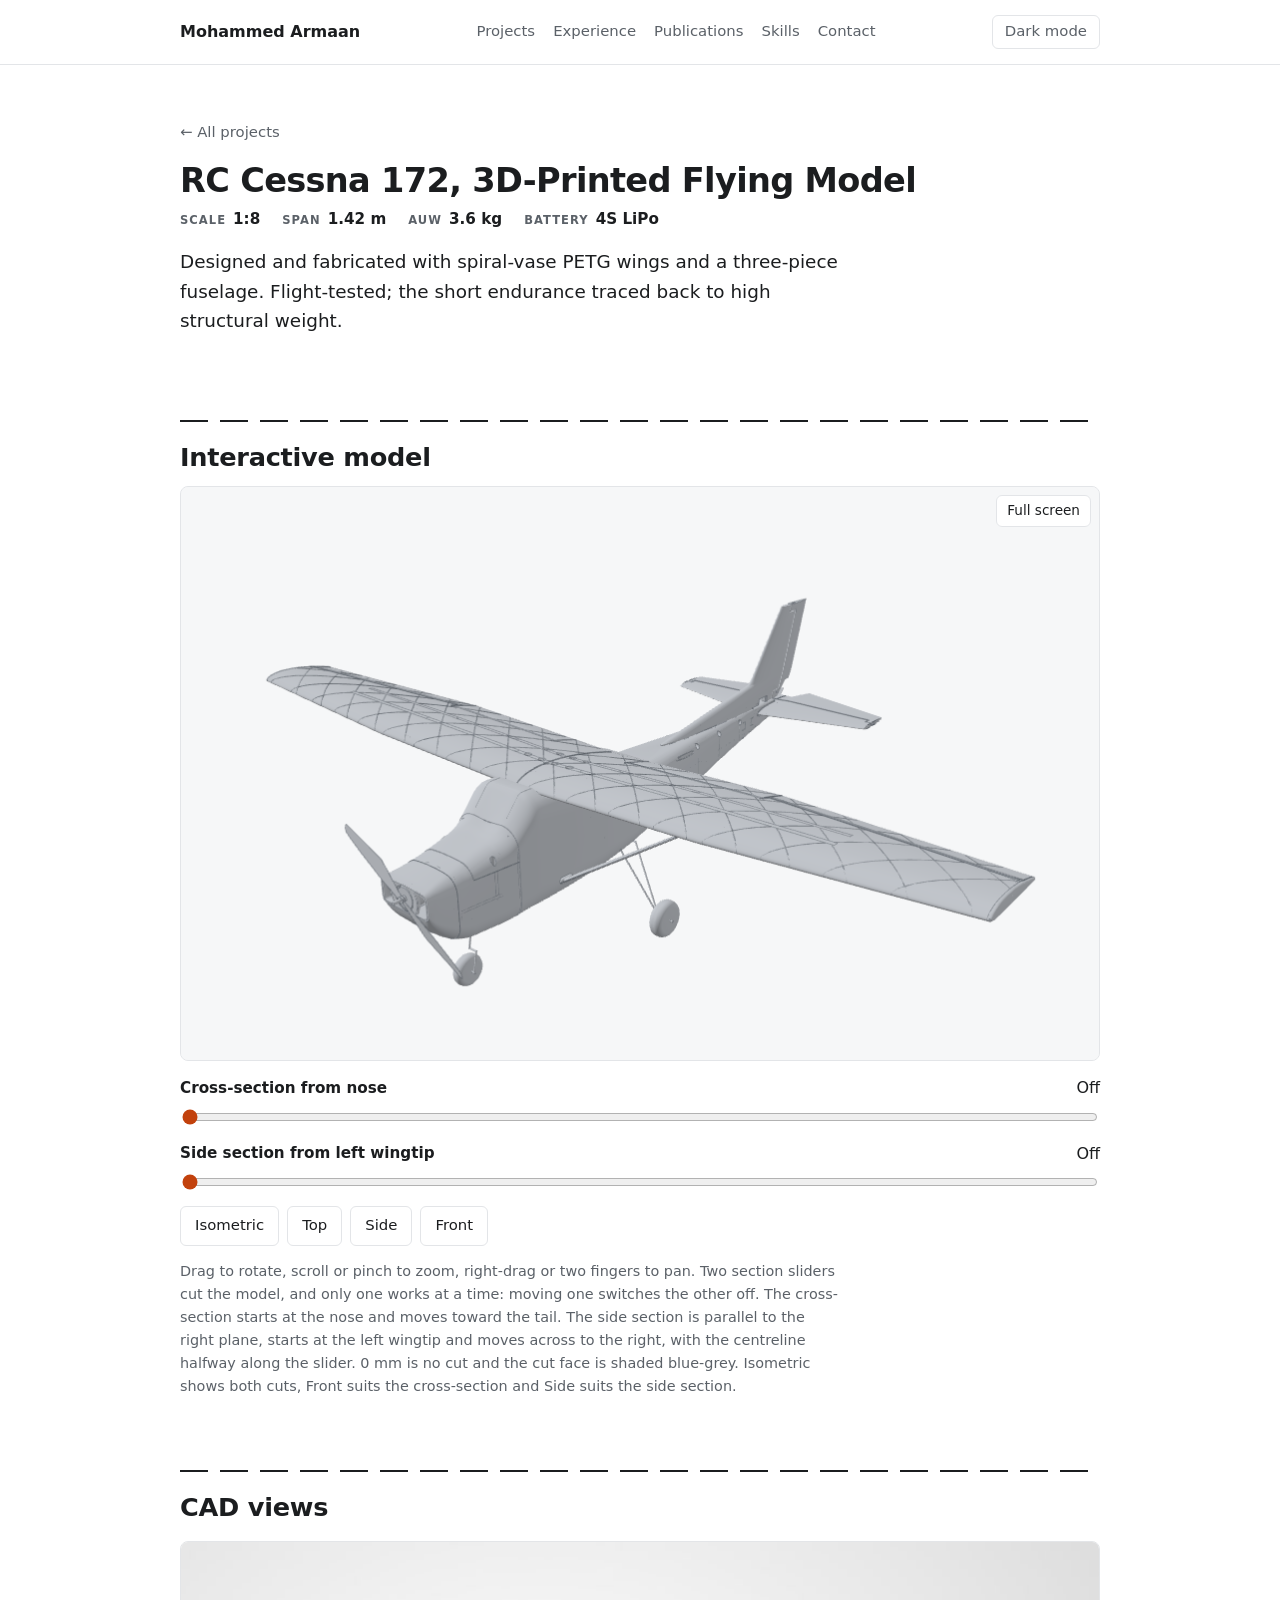
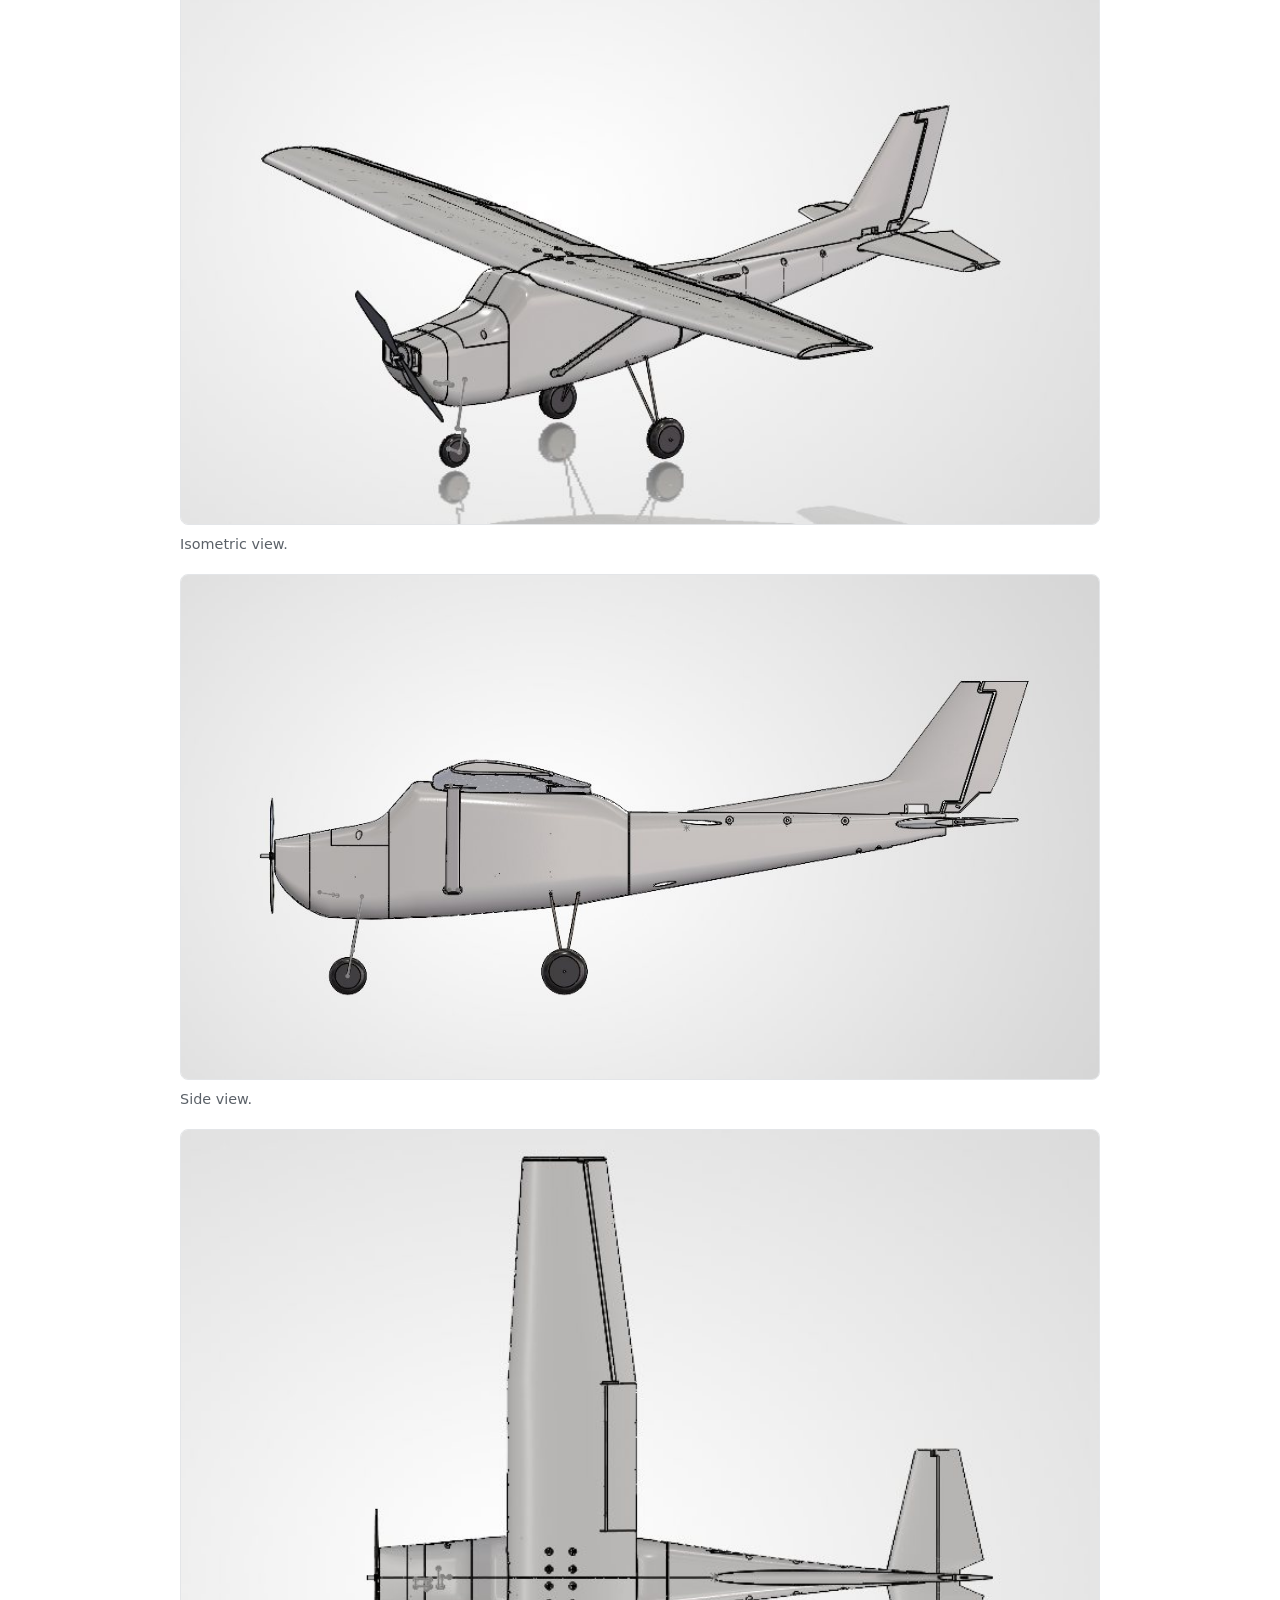
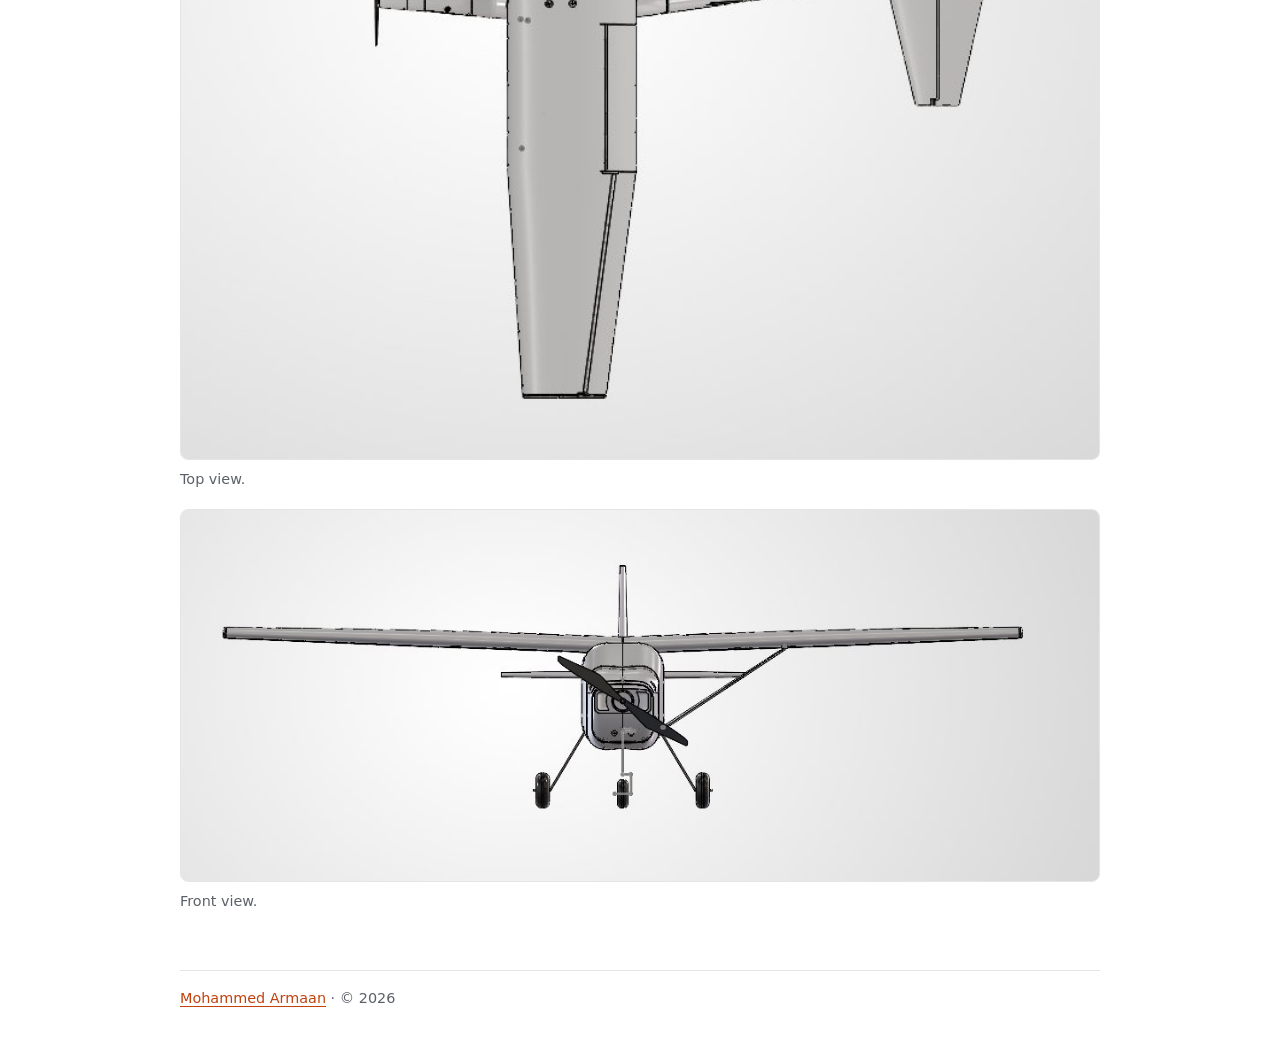
==== cessna-172.html @ 84c56dd7 "Refresh home page: aviation look, tool logos, bigger photo Wider layout with a clearer type scale, o" ====
<!doctype html>
<html lang="en">
<head>
<meta charset="utf-8">
<meta name="viewport" content="width=device-width, initial-scale=1">
<meta name="color-scheme" content="light dark">
<title>RC Cessna 172 – Mohammed Armaan</title>
<meta name="description" content="Interactive 3D model with a section slider, and CAD views, of a 1:8 scale 3D-printed RC Cessna 172.">
<meta property="og:title" content="RC Cessna 172, 3D-Printed Flying Model">
<meta property="og:description" content="1:8 scale RC Cessna 172: interactive 3D model with a section slider.">
<meta property="og:type" content="article">
<link rel="icon" href="data:image/svg+xml,%3Csvg xmlns='http://www.w3.org/2000/svg' viewBox='0 0 32 32'%3E%3Crect width='32' height='32' rx='6' fill='%23c2410c'/%3E%3Ctext x='16' y='22' font-family='Arial' font-size='15' font-weight='700' fill='white' text-anchor='middle'%3EMA%3C/text%3E%3C/svg%3E">
<link rel="stylesheet" href="styles.css?v=15">
<script src="js/theme.js?v=15"></script>
<style>
/* Critical viewer layout, kept inline so the viewer never depends on a cached stylesheet. */
.viewer{position:relative;width:100%;aspect-ratio:16/10;overflow:hidden}
.viewer canvas{position:absolute;inset:0;width:100%;height:100%;display:block;touch-action:none}
.viewer-status{position:absolute;inset:0}
.viewer-status[hidden]{display:none}
@media (max-width:560px){.viewer{aspect-ratio:1/1}}
</style>
<script type="importmap">
{ "imports": { "three": "./vendor/three.module.min.js", "three/addons/": "./vendor/" } }
</script>
</head>
<body>
<a class="skip" href="#main">Skip to content</a>

<header class="site-header">
  <div class="wrap bar">
    <a class="brand" href="index.html">Mohammed Armaan</a>
    <nav aria-label="Primary">
      <a href="index.html#projects">Projects</a>
      <a href="index.html#experience">Experience</a>
      <a href="index.html#publications">Publications</a>
      <a href="index.html#skills">Skills</a>
      <a href="index.html#contact">Contact</a>
    </nav>
    <button type="button" class="theme-btn" id="theme-btn" hidden>Dark mode</button>
  </div>
</header>

<main id="main">
<section class="wrap page-head">
  <p class="crumb"><a href="index.html#projects">&larr; All projects</a></p>
  <h1 class="h1-sm">RC Cessna 172, 3D-Printed Flying Model</h1>
  <dl class="plate page"><div><dt>Scale</dt><dd>1:8</dd></div><div><dt>Span</dt><dd>1.42 m</dd></div><div><dt>AUW</dt><dd>3.6 kg</dd></div><div><dt>Battery</dt><dd>4S LiPo</dd></div></dl>
  <p class="lead">Designed and fabricated with spiral-vase PETG wings and a three-piece fuselage. Flight-tested; the short endurance traced back to high structural weight.</p>
</section>

<section class="wrap" aria-labelledby="h-model">
  <h2 id="h-model">Interactive model</h2>

  <div id="cessna-viewer" class="viewer" role="group" aria-label="Interactive 3D model of the Cessna 172 with a section slider">
    <canvas id="cessna-canvas" tabindex="0" aria-label="3D view. Drag to rotate, scroll to zoom, arrow keys to pan."></canvas>
    <p id="cessna-status" class="viewer-status">Loading 3D model…</p>
  </div>

  <div class="viewer-ui">
    <div class="slider-row stack">
      <label for="cessna-sec">Cross-section from nose</label>
      <input id="cessna-sec" type="range" min="0" max="1063" step="1" value="0">
      <output id="cessna-out-sec" for="cessna-sec">Off</output>
    </div>
    <div class="slider-row stack">
      <label for="cessna-sec-x">Side section from left wingtip</label>
      <input id="cessna-sec-x" type="range" min="0" max="1430" step="1" value="0">
      <output id="cessna-out-sec-x" for="cessna-sec-x">Off</output>
    </div>
    <div class="view-btns" role="group" aria-label="Camera views">
      <button type="button" data-view="iso">Isometric</button>
      <button type="button" data-view="top">Top</button>
      <button type="button" data-view="side">Side</button>
      <button type="button" data-view="front">Front</button>
    </div>
  </div>
  <p class="hint">Drag to rotate, scroll or pinch to zoom, right-drag or two fingers to pan. Two section sliders cut the model, and only one works at a time: moving one switches the other off. The cross-section starts at the nose and moves toward the tail. The side section is parallel to the right plane, starts at the left wingtip and moves across to the right, with the centreline halfway along the slider. 0 mm is no cut and the cut face is shaded blue-grey. Isometric shows both cuts, Front suits the cross-section and Side suits the side section.</p>
  <noscript><p class="hint">The interactive model needs JavaScript.</p></noscript>
</section>

<section class="wrap" aria-labelledby="h-cad">
  <h2 id="h-cad">CAD views</h2>
  <figure class="fig">
    <img src="img/cessna-iso.jpg" alt="Isometric CAD view of the Cessna 172 model: high wing with a strut on each side, tricycle landing gear and a two-blade propeller." width="849" height="538" loading="lazy">
    <figcaption>Isometric view.</figcaption>
  </figure>
  <figure class="fig">
    <img src="img/cessna-side.jpg" alt="Side CAD view of the Cessna 172 model, nose to the left, showing the cabin, fin and tailplane." width="1083" height="595" loading="lazy">
    <figcaption>Side view.</figcaption>
  </figure>
  <figure class="fig">
    <img src="img/cessna-top.jpg" alt="Top CAD view of the Cessna 172 model showing the straight wing, fuselage and tailplane." width="761" height="770" loading="lazy">
    <figcaption>Top view.</figcaption>
  </figure>
  <figure class="fig">
    <img src="img/cessna-front.jpg" alt="Front CAD view of the Cessna 172 model showing the wing, wing struts, propeller and landing gear." width="1036" height="419" loading="lazy">
    <figcaption>Front view.</figcaption>
  </figure>
</section>
</main>

<footer class="wrap site-footer">
  <p><a href="index.html">Mohammed Armaan</a> · © 2026</p>
</footer>

<script>
  // If the module viewer has not started after 10 s, say so plainly.
  setTimeout(function () {
    document.querySelectorAll('.viewer-status').forEach(function (s) {
      if (!s.dataset.ready && !s.dataset.failed) { s.hidden = false; s.textContent = 'The 3D viewer did not start. Your browser may not support WebGL, or the files are still loading.'; }
    });
  }, 10000);
</script>
<script type="module" src="js/viewer-cessna.js?v=15"></script>
</body>
</html>
---- styles.css ----
:root {
  --bg: #ffffff;
  --text: #1b1d1f;
  --muted: #5b6168;
  --line: #e3e5e8;
  --accent: #c2410c;
  --accent-text: #ffffff;
  --surface: #f6f7f8;
  color-scheme: light;
}
/* Dark follows the device unless js/theme.js has set data-theme. Keep both blocks identical. */
@media (prefers-color-scheme: dark) {
  :root:not([data-theme="light"]) {
    --bg: #131517;
    --text: #e4e6e8;
    --muted: #9aa1a8;
    --line: #2a2e32;
    --accent: #ff9a4d;
    --accent-text: #0f1215;
    --surface: #1a1d20;
    color-scheme: dark;
  }
}
:root[data-theme="dark"] {
  --bg: #131517;
  --text: #e4e6e8;
  --muted: #9aa1a8;
  --line: #2a2e32;
  --accent: #ff9a4d;
  --accent-text: #0f1215;
  --surface: #1a1d20;
  color-scheme: dark;
}

* { box-sizing: border-box; }
html { scroll-behavior: auto; }
body {
  margin: 0;
  background: var(--bg);
  color: var(--text);
  font-family: system-ui, -apple-system, "Segoe UI", Roboto, "Helvetica Neue", Arial, sans-serif;
  font-size: 1rem;
  line-height: 1.6;
  -webkit-text-size-adjust: 100%;
}
.wrap { max-width: 960px; margin: 0 auto; padding: 0 20px; }
::selection { background: var(--accent); color: var(--accent-text); }
html { scrollbar-color: var(--line) var(--bg); }
a { color: var(--accent); text-underline-offset: 3px; }
a:hover { text-decoration-thickness: 2px; }
a:focus-visible, .btn:focus-visible { outline: 2px solid var(--accent); outline-offset: 3px; }

.skip { position: absolute; left: -999px; top: 0; background: var(--accent); color: var(--accent-text); padding: 8px 12px; }
.skip:focus { left: 8px; top: 8px; z-index: 10; }

.site-header { border-bottom: 1px solid var(--line); }
.bar { display: flex; flex-wrap: wrap; gap: 8px 24px; align-items: center; justify-content: space-between; padding-top: 14px; padding-bottom: 14px; }
.brand { color: var(--text); font-weight: 650; text-decoration: none; }
nav { display: flex; flex-wrap: wrap; gap: 4px 18px; font-size: 0.93rem; }
nav a { color: var(--muted); text-decoration: none; padding: 6px 0; }
nav a:hover { color: var(--text); }
.theme-btn {
  font: inherit; font-size: 0.93rem; color: var(--muted); background: transparent;
  border: 1px solid var(--line); border-radius: 6px; padding: 4px 12px; cursor: pointer;
}
.theme-btn:hover { color: var(--text); border-color: var(--accent); }
.theme-btn:focus-visible { outline: 2px solid var(--accent); outline-offset: 3px; }
.theme-btn[hidden] { display: none; }
@media (max-width: 560px) {
  .bar .brand { order: 1; }
  .bar .theme-btn { order: 2; }
  .bar nav { order: 3; flex-basis: 100%; }
}

.hero { padding-top: 72px; padding-bottom: 48px; }
.eyebrow { margin: 0 0 6px; color: var(--muted); font-size: 0.9rem; letter-spacing: 0.04em; text-transform: uppercase; }
h1 { margin: 0 0 16px; font-size: clamp(2.25rem, 6vw, 3.5rem); line-height: 1.08; font-weight: 700; letter-spacing: -0.02em; text-wrap: balance; }
.lead { margin: 0 0 12px; font-size: 1.15rem; color: var(--text); max-width: 58ch; text-wrap: pretty; }
.plate { display: flex; flex-wrap: wrap; gap: 2px 22px; margin: 4px 0 0; }
.plate div { display: flex; gap: 7px; align-items: baseline; }
.plate dd { margin: 0; font-size: 0.95rem; font-weight: 600; font-variant-numeric: tabular-nums; }
.item .plate + p { margin-top: 12px; }
.plate.page { margin: 0 0 16px; }
/* Tool logos: flat single-colour masks so they follow the theme. Files in img/logos/. */
.logos { list-style: none; margin: 0; padding: 0; display: flex; flex-wrap: wrap; align-items: center; gap: 16px 28px; }
.logo { display: block; height: 26px; background: var(--muted); -webkit-mask: var(--logo) no-repeat center / contain; mask: var(--logo) no-repeat center / contain; }
.logo-solidworks { --logo: url(img/logos/solidworks.svg); aspect-ratio: 8.75; height: 17px; }
.logo-catia { --logo: url(img/logos/catia.svg); aspect-ratio: 5.59; height: 22px; }
.logo-autocad { --logo: url(img/logos/autocad.svg); aspect-ratio: 1.1; }
.logo-ansys { --logo: url(img/logos/ansys.svg); aspect-ratio: 3.22; height: 20px; }
.logo-ardupilot { --logo: url(img/logos/ardupilot.svg); aspect-ratio: 6.62; height: 20px; }
.logo-python { --logo: url(img/logos/python.svg); aspect-ratio: 1; }
.logo-cplusplus { --logo: url(img/logos/cplusplus.svg); aspect-ratio: 0.889; }
.logo-espressif { --logo: url(img/logos/espressif.svg); aspect-ratio: 1; }
.logo-raspberrypi { --logo: url(img/logos/raspberrypi.svg); aspect-ratio: 0.795; }
.logos { margin: 22px 0 20px; }
.hero .logos { grid-column: 1 / -1; justify-content: center; margin: 12px 0 0; }
.site-footer .legal { margin-top: 6px; padding-top: 0; border-top: 0; font-size: 0.85rem; }
.copy-note { min-height: 1.4em; margin: 8px 0 0; color: var(--muted); font-size: 0.9rem; }
.hero-facts { margin: 0 0 28px; color: var(--muted); font-size: 0.95rem; }

.actions { display: flex; flex-wrap: wrap; gap: 10px; margin: 0; }
.btn {
  display: inline-block; padding: 9px 16px; border: 1px solid var(--line);
  border-radius: 6px; color: var(--text); text-decoration: none; font-size: 0.95rem;
}
.btn:hover { border-color: var(--accent); }
.btn.primary { background: var(--accent); border-color: var(--accent); color: var(--accent-text); }

section.wrap { padding-top: 56px; padding-bottom: 16px; }
h2 {
  position: relative; margin: 0 0 8px; padding-top: 22px;
  font-size: 1.6rem; line-height: 1.2; letter-spacing: -0.01em; color: var(--text); font-weight: 700;
}
h2::before {
  content: ''; position: absolute; top: 0; left: 0; right: 0; height: 2px; background: var(--text);
  -webkit-mask: url("data:image/svg+xml,%3Csvg xmlns='http://www.w3.org/2000/svg' width='40' height='2'%3E%3Crect width='28' height='2'/%3E%3C/svg%3E") repeat-x 0 0 / 40px 2px;
  mask: url("data:image/svg+xml,%3Csvg xmlns='http://www.w3.org/2000/svg' width='40' height='2'%3E%3Crect width='28' height='2'/%3E%3C/svg%3E") repeat-x 0 0 / 40px 2px;
}
h3 { margin: 0 0 2px; font-size: 1.2rem; line-height: 1.3; font-weight: 650; text-wrap: balance; }
.item { padding: 24px 0; border-bottom: 1px solid var(--line); }
.item:last-child { border-bottom: 0; }
.item p { margin: 6px 0 0; max-width: 68ch; text-wrap: pretty; }
.item .meta { margin: 0; color: var(--muted); font-size: 0.92rem; }
.item .meta + p { margin-top: 10px; }
.tag {
  display: inline-block; margin-left: 6px; padding: 1px 8px; border: 1px solid var(--line);
  border-radius: 999px; color: var(--muted); font-size: 0.75rem; font-weight: 500; vertical-align: 2px;
}
.facts { margin: 12px 0 0; padding-left: 20px; }
.facts li { margin: 8px 0; }

.skills { margin: 8px 0 0; display: grid; grid-template-columns: 11rem 1fr; gap: 10px 20px; }
.skills dt { color: var(--muted); font-size: 0.93rem; }
.skills dd { margin: 0; }
@media (max-width: 560px) {
  .skills { grid-template-columns: 1fr; gap: 0; }
  .skills dt { margin-top: 12px; }
  .hero { padding-top: 40px; }
  .bar nav { gap: 0 20px; }
}

.site-footer { padding-top: 40px; padding-bottom: 48px; color: var(--muted); font-size: 0.9rem; }
.site-footer p { margin: 0; border-top: 1px solid var(--line); padding-top: 16px; }

@media print {
  .site-header, .skip { display: none; }
  body { background: #fff; color: #000; }
}

/* ---------- project page + 3D viewer ---------- */
.sr-only { position: absolute; width: 1px; height: 1px; margin: -1px; padding: 0; overflow: hidden; clip: rect(0 0 0 0); white-space: nowrap; border: 0; }
.page-head { padding-top: 40px; padding-bottom: 8px; }
.crumb { margin: 0 0 18px; font-size: 0.93rem; }
.crumb a { color: var(--muted); text-decoration: none; }
.crumb a:hover { color: var(--text); text-decoration: underline; }
.h1-sm { font-size: clamp(1.6rem, 4vw, 2.1rem); margin-bottom: 8px; }
.meta-line { margin: 0 0 16px; color: var(--muted); font-size: 0.95rem; }
.plain { margin: 12px 0 0; max-width: 68ch; }

.viewer {
  position: relative; width: 100%; aspect-ratio: 16 / 10; margin-top: 14px;
  background: var(--surface); border: 1px solid var(--line); border-radius: 8px; overflow: hidden;
}
.viewer canvas { position: absolute; inset: 0; width: 100%; height: 100%; display: block; touch-action: none; cursor: grab; }
.viewer canvas:active { cursor: grabbing; }
.viewer canvas:focus-visible { outline: 2px solid var(--accent); outline-offset: -2px; }
.viewer-status { position: absolute; inset: 0; margin: 0; display: grid; place-items: center; padding: 20px; text-align: center; color: var(--muted); font-size: 0.95rem; pointer-events: none; }
.viewer-status[hidden] { display: none; }

.viewer-ui { display: grid; gap: 14px; margin-top: 14px; }
.slider-row { display: flex; align-items: center; gap: 14px; }
.slider-row label { min-width: 7.5rem; font-weight: 600; font-size: 0.95rem; }
.slider-row input[type="range"] { flex: 1; min-width: 0; accent-color: var(--accent); }
.slider-row output { min-width: 4.5rem; text-align: right; font-variant-numeric: tabular-nums; }
.readouts { display: flex; flex-wrap: wrap; gap: 8px 32px; margin: 0; }
.readouts div { display: flex; gap: 8px; align-items: baseline; }
.readouts dt, .plate dt { color: var(--muted); font-size: 0.72rem; font-weight: 600; letter-spacing: 0.09em; text-transform: uppercase; }
.readouts dd { margin: 0; font-variant-numeric: tabular-nums; font-weight: 600; }
.view-btns { display: flex; flex-wrap: wrap; gap: 8px; }
.view-btns button {
  font: inherit; font-size: 0.93rem; color: var(--text); background: transparent;
  border: 1px solid var(--line); border-radius: 6px; padding: 7px 14px; cursor: pointer;
}
.view-btns button:hover { border-color: var(--accent); }
.view-btns button:focus-visible { outline: 2px solid var(--accent); outline-offset: 3px; }
.hint { margin: 14px 0 0; color: var(--muted); font-size: 0.9rem; max-width: 72ch; }

table.data { width: 100%; border-collapse: collapse; margin-top: 16px; font-variant-numeric: tabular-nums; }
table.data th, table.data td { padding: 9px 12px 9px 0; text-align: left; border-bottom: 1px solid var(--line); }
table.data thead th { color: var(--muted); font-size: 0.75rem; font-weight: 600; letter-spacing: 0.08em; text-transform: uppercase; }
table.data tbody th { font-weight: 500; color: var(--muted); }

.specs { margin: 8px 0 0; display: grid; grid-template-columns: 11rem 1fr; gap: 12px 20px; }
.specs dt { color: var(--muted); font-size: 0.93rem; }
.specs dd { margin: 0; }

@media (max-width: 560px) {
  .viewer { aspect-ratio: 1 / 1; }
  .slider-row { flex-wrap: wrap; gap: 6px 12px; }
  .slider-row label { min-width: 0; }
  .slider-row input[type="range"] { order: 3; flex-basis: 100%; }
  .specs { grid-template-columns: 1fr; gap: 0; }
  .specs dt { margin-top: 12px; }
}
.plainlink { color: inherit; text-decoration: none; }
.plainlink:hover { color: var(--accent); text-decoration: underline; }
.item .more { margin-top: 12px; }

.fig { margin: 18px 0 0; }
.fig img { display: block; width: 100%; height: auto; border: 1px solid var(--line); border-radius: 8px; background: #fff; }
.fig figcaption { margin-top: 8px; color: var(--muted); font-size: 0.9rem; max-width: 72ch; }
/* Featured project: text left, live 3D viewer right on wide screens; one column in reading order on phones. */
.item.featured {
  display: grid; grid-template-columns: minmax(0, 5fr) minmax(0, 6fr); column-gap: 40px; align-items: start;
  grid-template-areas: "head viewer" "desc viewer" "facts viewer";
  grid-template-rows: auto auto 1fr;
}
.item.featured .f-head { grid-area: head; }
.item.featured .f-desc { grid-area: desc; }
.item.featured .f-viewer { grid-area: viewer; min-width: 0; }
.item.featured .f-facts { grid-area: facts; min-width: 0; }
.item.featured .f-viewer .viewer { margin-top: 6px; }
.slider-row.stack { flex-wrap: wrap; gap: 6px 12px; }
.slider-row.stack label { min-width: 0; }
.slider-row.stack input[type="range"] { order: 3; flex-basis: 100%; }
.slider-row.stack output { margin-left: auto; min-width: 0; }
.item.featured .f-viewer .slider-row label { min-width: 0; }
@media (max-width: 640px) {
  .item.featured { grid-template-columns: minmax(0, 1fr); grid-template-areas: "head" "desc" "viewer" "facts"; grid-template-rows: auto; }
  .item.featured .f-viewer { margin-top: 16px; }
}

.hero { display: grid; grid-template-columns: 1fr 240px; gap: 32px; align-items: start; }
.hero .portrait { grid-column: 2; grid-row: 1; width: 240px; height: auto; border: 1px solid var(--line); border-radius: 8px; background: #fff; }
.hero .intro { grid-column: 1; grid-row: 1; min-width: 0; }
@media (max-width: 560px) {
  .hero { grid-template-columns: 1fr; gap: 20px; }
  .hero .portrait { grid-column: 1; width: 160px; }
  .hero .intro { grid-row: 2; }
}

/* ---------- viewer full screen (button is added by js/viewer-core.js) ---------- */
.viewer-fs-btn {
  font: inherit; font-size: 0.85rem; color: var(--text); background: var(--bg);
  border: 1px solid var(--line); border-radius: 6px; padding: 4px 10px; cursor: pointer;
}
.viewer-fs-btn:hover { border-color: var(--accent); }
.viewer-fs-btn:focus-visible { outline: 2px solid var(--accent); outline-offset: 2px; }
html.viewer-full { overflow: hidden; }
/* !important beats the layout rules of whichever page the viewer sits in. */
.viewer-wrap-full {
  position: fixed; inset: 0; z-index: 100; display: flex; flex-direction: column; gap: 12px;
  margin: 0 !important; padding: 12px !important; max-width: none !important;
  background: var(--bg); overflow: auto;
}
.viewer-wrap-full > .viewer { flex: 1 1 auto; min-height: 240px; aspect-ratio: auto; }
.viewer-wrap-full > :not(.viewer):not(.viewer-ui) { display: none; }
.viewer-wrap-full > .viewer-ui { margin-top: 0; flex: none; }
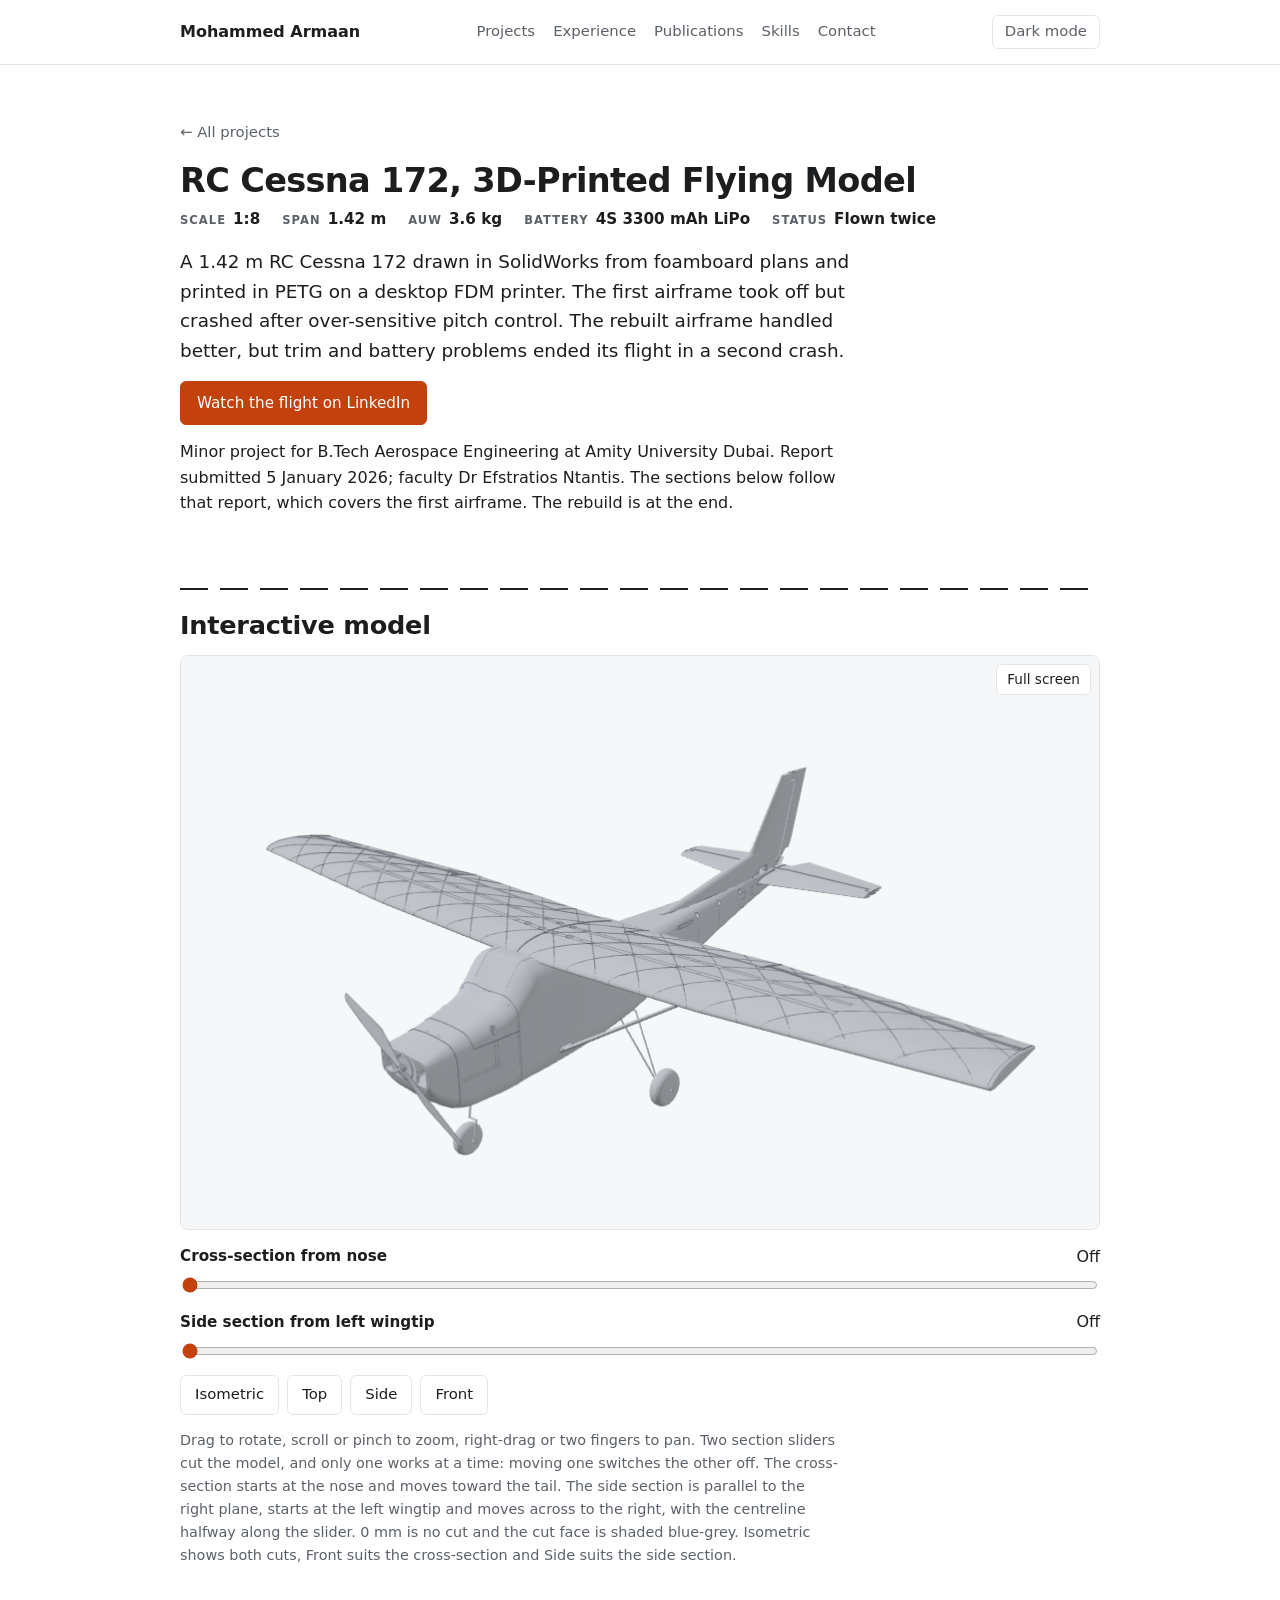
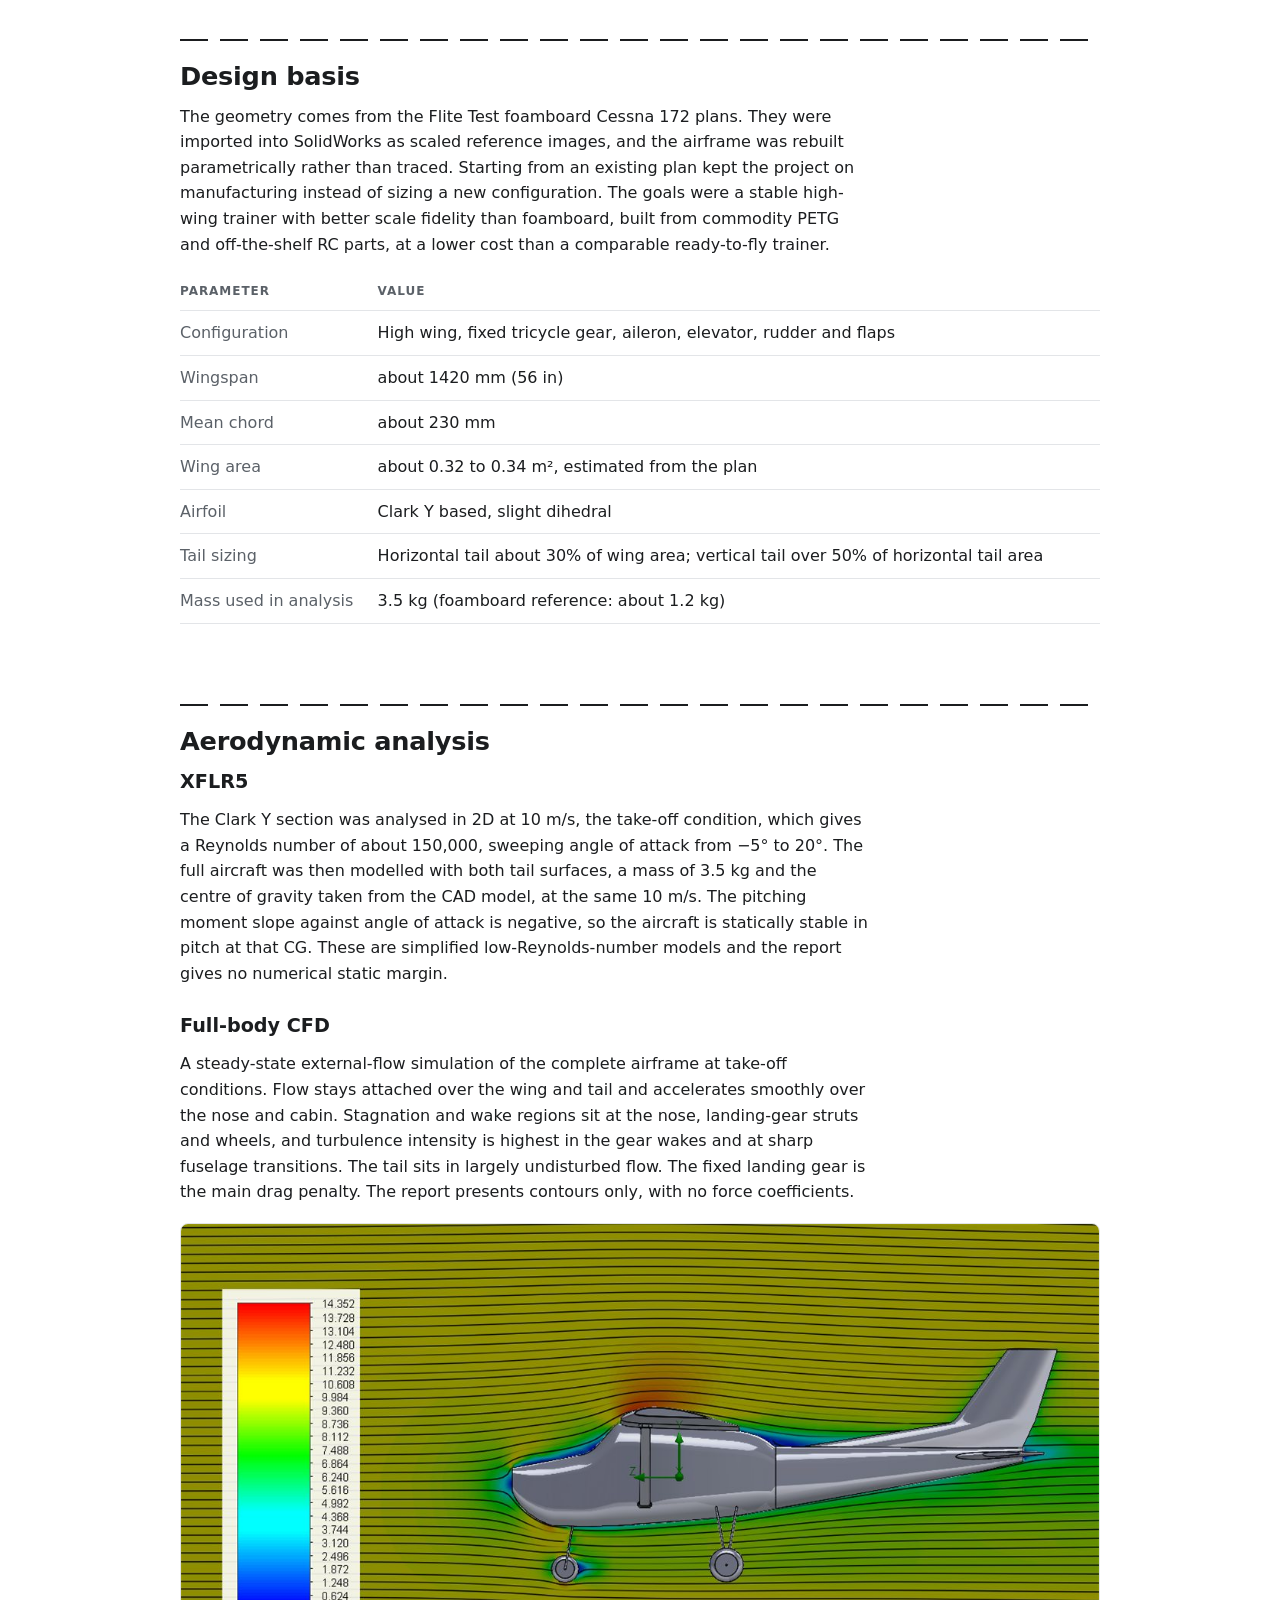
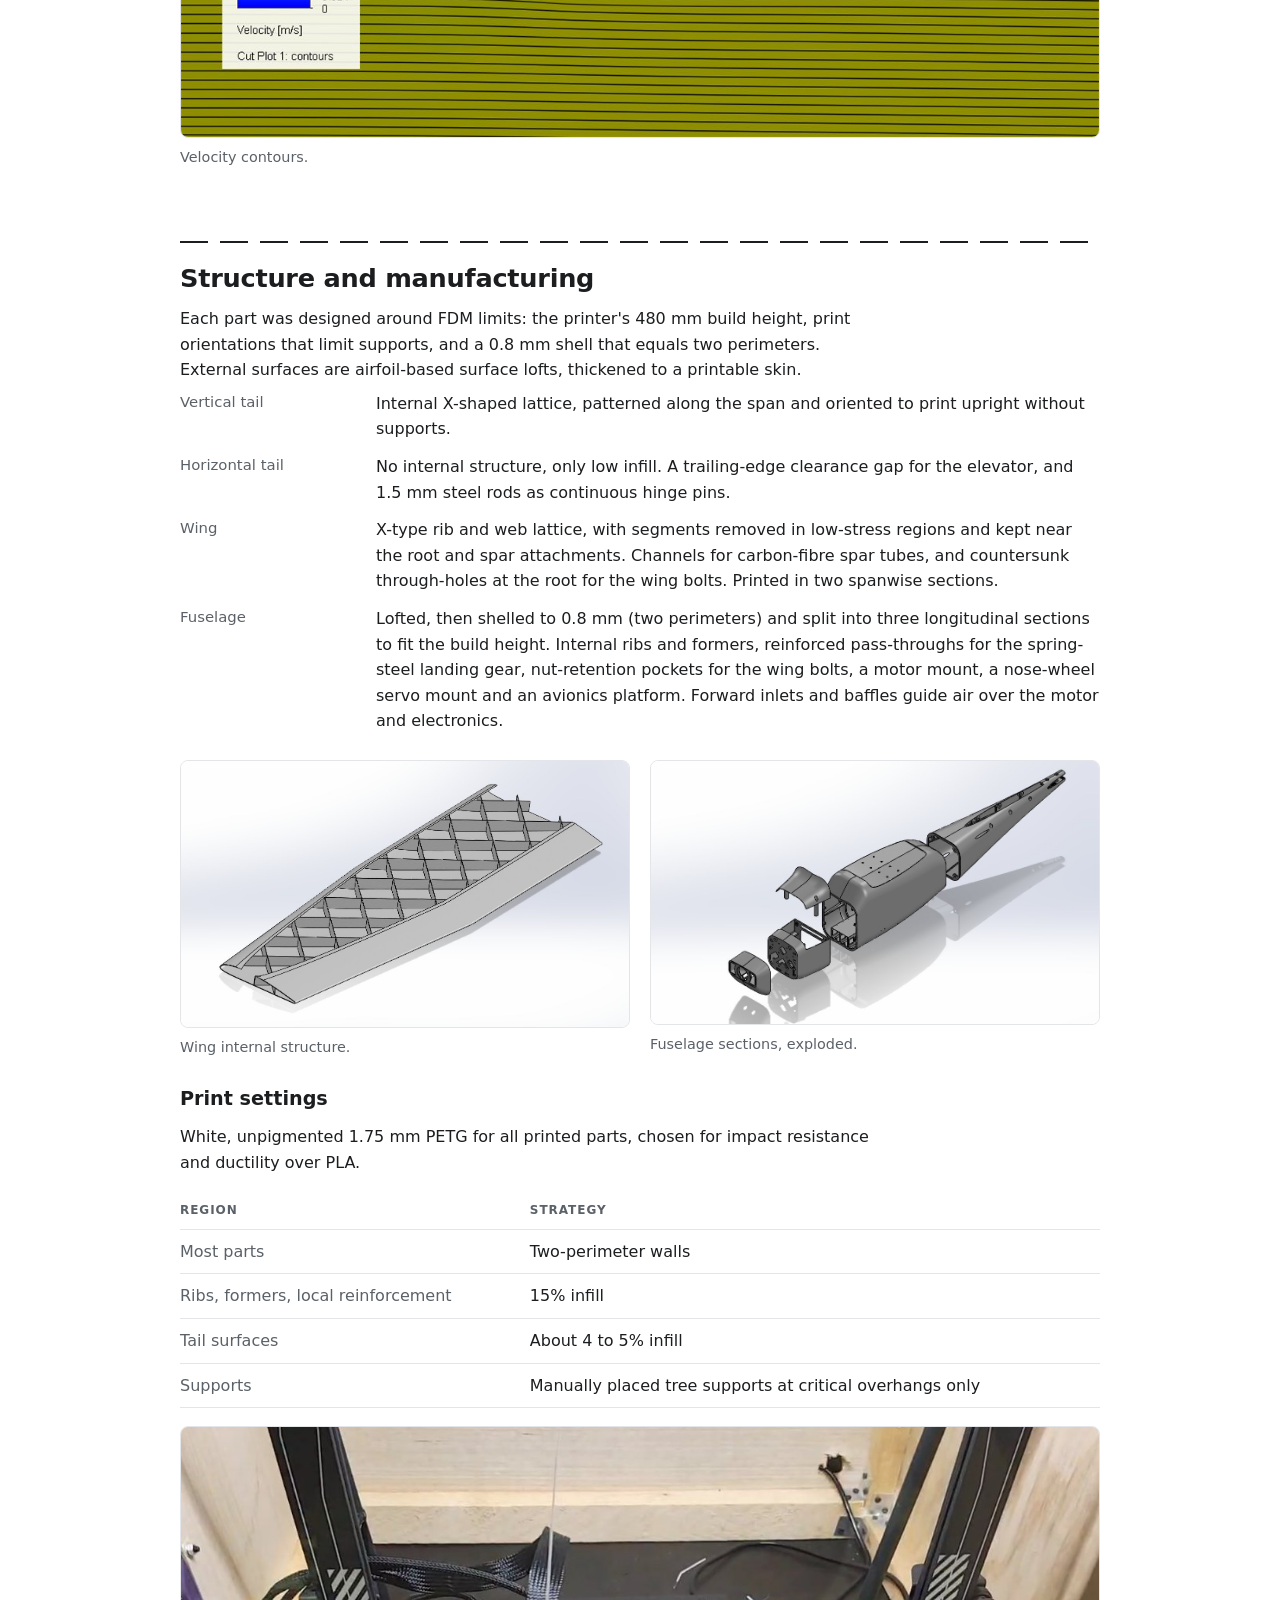
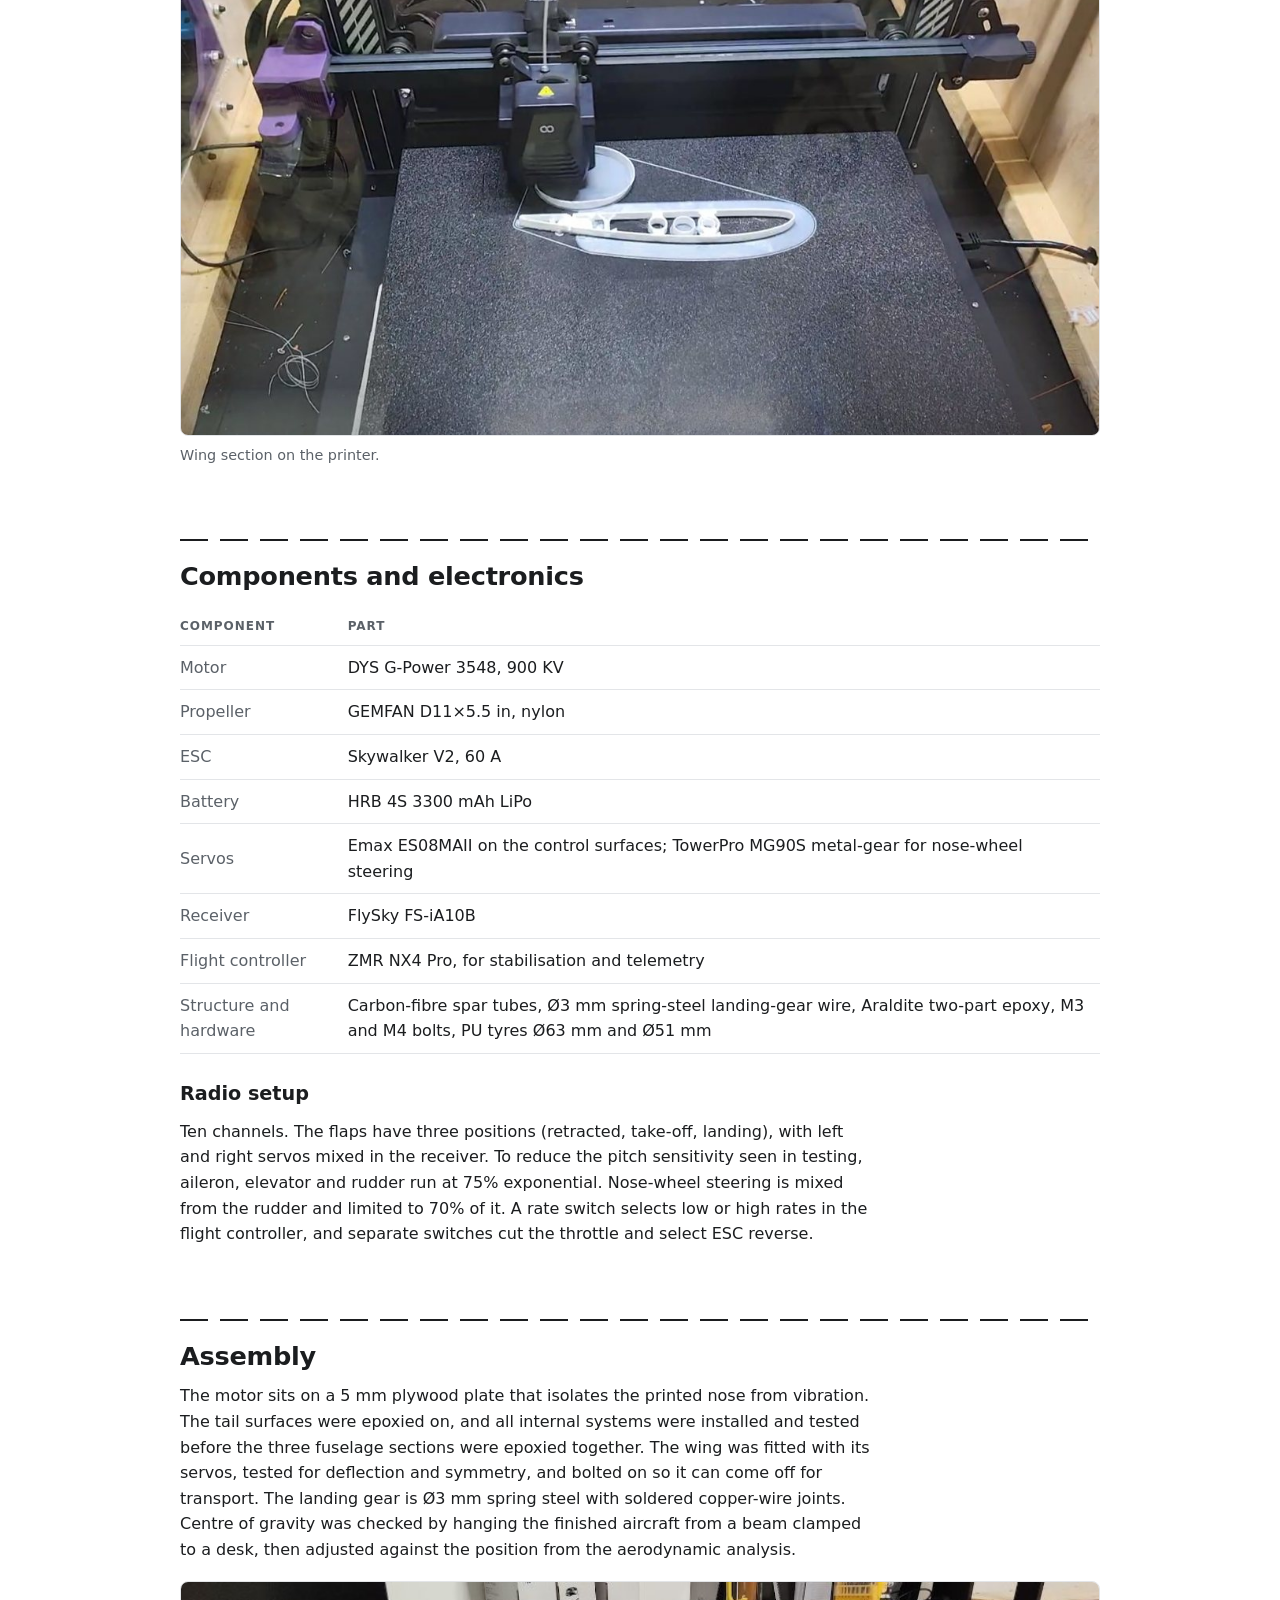
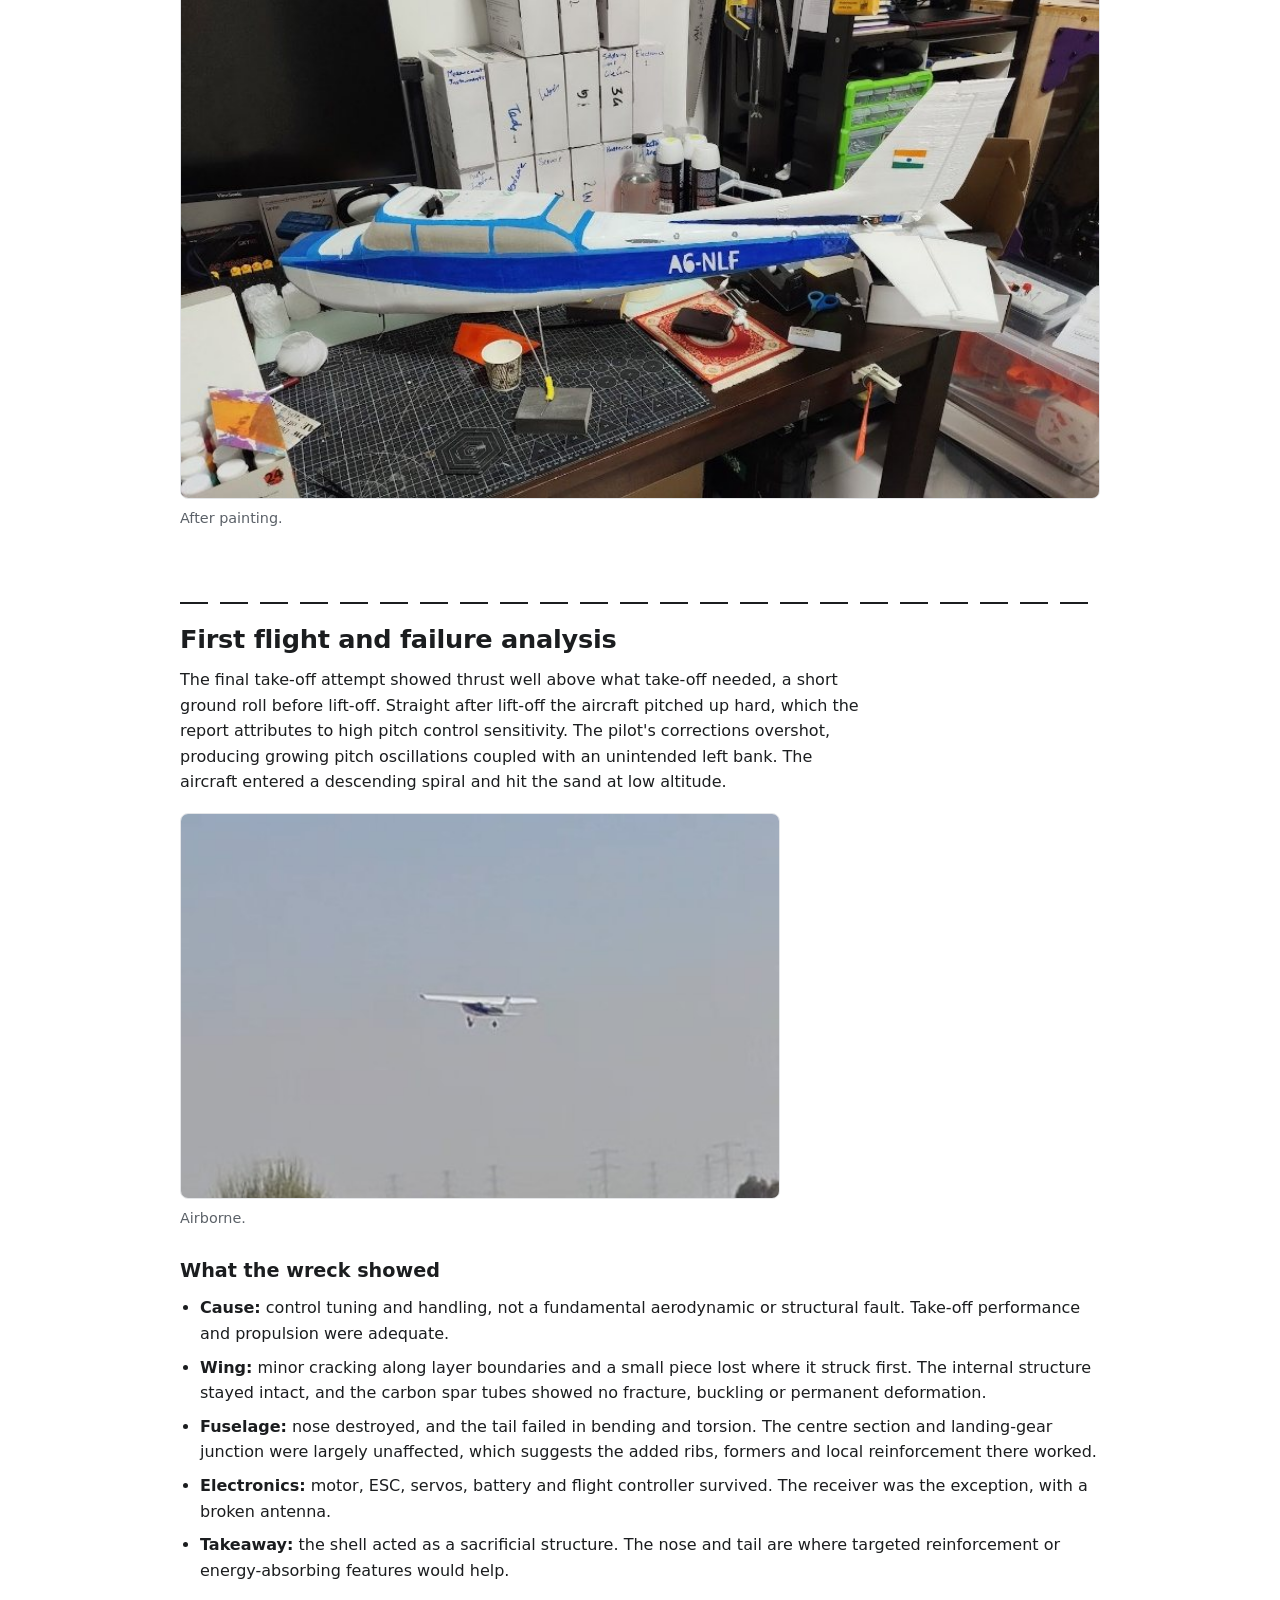
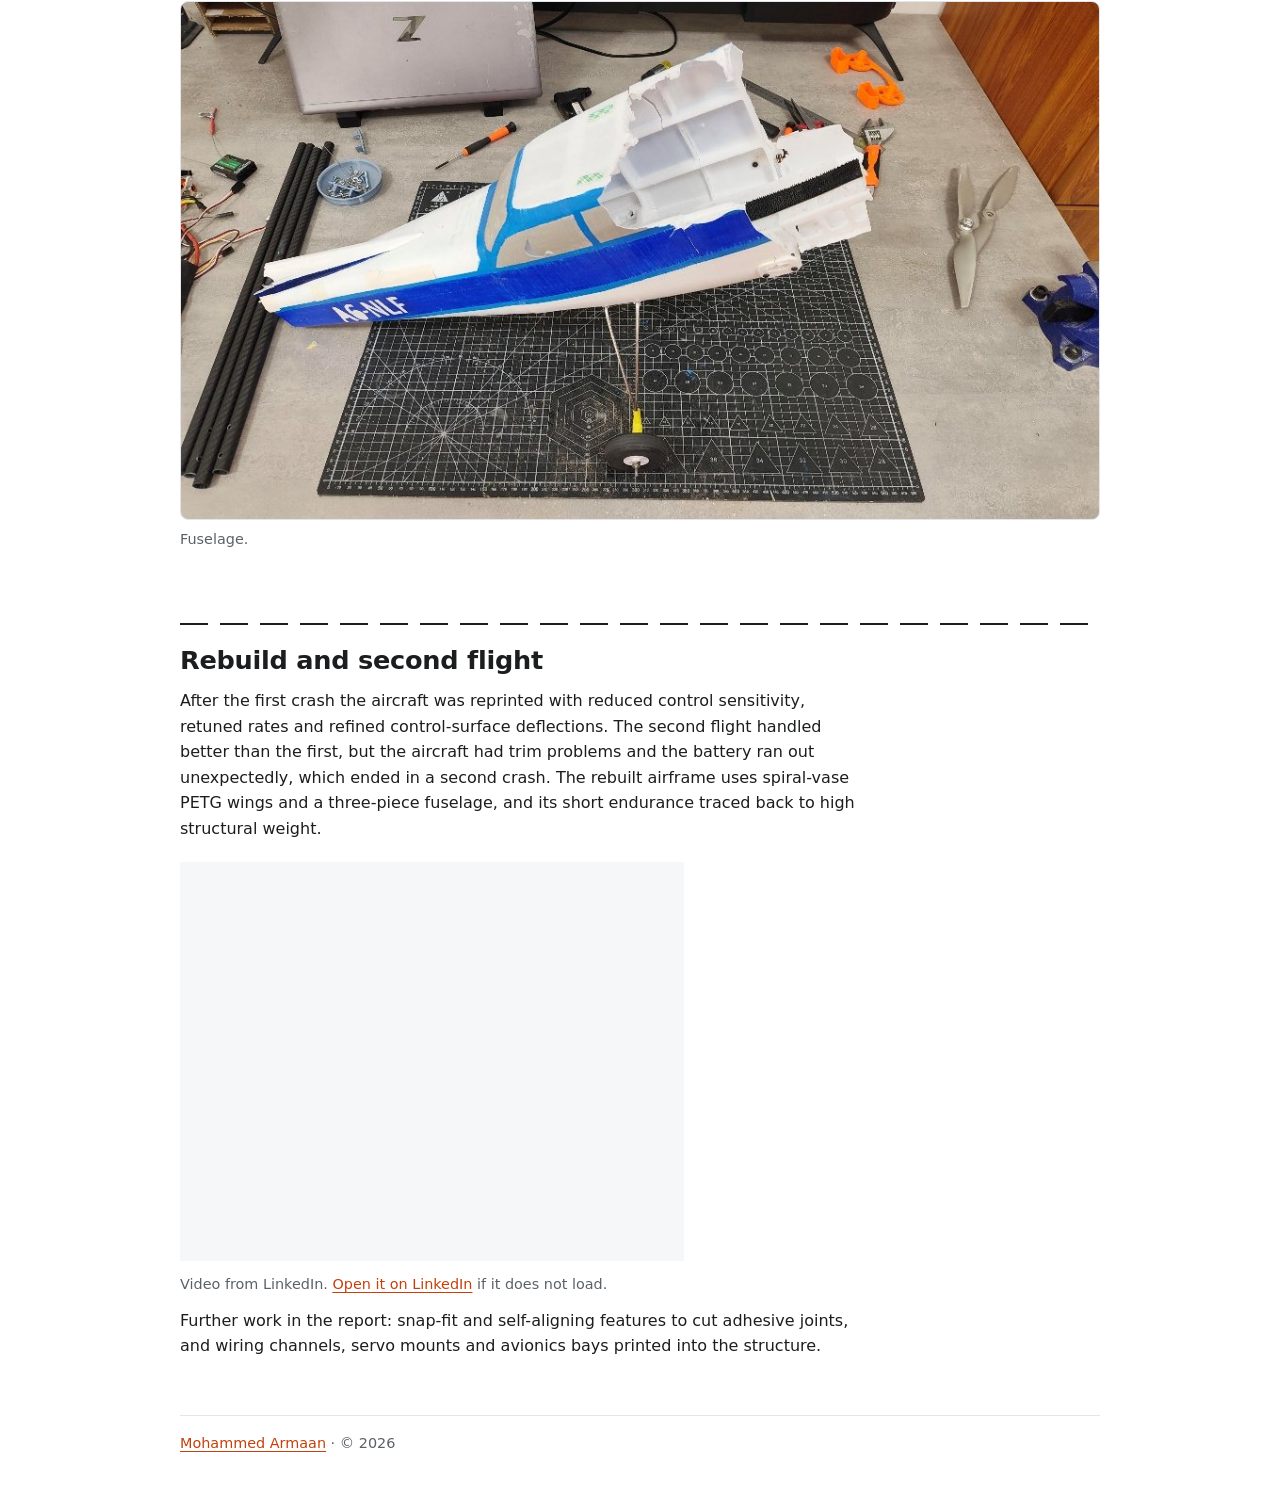
==== commit 14f43cff: "Add Cessna 172 project write-up and flight video Rebuild the Cessna page from the minor-project repo" ====
--- a/cessna-172.html
+++ b/cessna-172.html
@@ -5,13 +5,13 @@
 <meta name="viewport" content="width=device-width, initial-scale=1">
 <meta name="color-scheme" content="light dark">
 <title>RC Cessna 172 – Mohammed Armaan</title>
-<meta name="description" content="Interactive 3D model with a section slider, and CAD views, of a 1:8 scale 3D-printed RC Cessna 172.">
+<meta name="description" content="1:8 scale 3D-printed RC Cessna 172: interactive 3D model, aerodynamic analysis, structure, build, first-flight failure analysis and the rebuild.">
 <meta property="og:title" content="RC Cessna 172, 3D-Printed Flying Model">
-<meta property="og:description" content="1:8 scale RC Cessna 172: interactive 3D model with a section slider.">
+<meta property="og:description" content="1:8 scale 3D-printed RC Cessna 172: design, analysis, build, two flights and what went wrong.">
 <meta property="og:type" content="article">
 <link rel="icon" href="data:image/svg+xml,%3Csvg xmlns='http://www.w3.org/2000/svg' viewBox='0 0 32 32'%3E%3Crect width='32' height='32' rx='6' fill='%23c2410c'/%3E%3Ctext x='16' y='22' font-family='Arial' font-size='15' font-weight='700' fill='white' text-anchor='middle'%3EMA%3C/text%3E%3C/svg%3E">
-<link rel="stylesheet" href="styles.css?v=15">
-<script src="js/theme.js?v=15"></script>
+<link rel="stylesheet" href="styles.css?v=17">
+<script src="js/theme.js?v=17"></script>
 <style>
 /* Critical viewer layout, kept inline so the viewer never depends on a cached stylesheet. */
 .viewer{position:relative;width:100%;aspect-ratio:16/10;overflow:hidden}
@@ -45,8 +45,10 @@
 <section class="wrap page-head">
   <p class="crumb"><a href="index.html#projects">&larr; All projects</a></p>
   <h1 class="h1-sm">RC Cessna 172, 3D-Printed Flying Model</h1>
-  <dl class="plate page"><div><dt>Scale</dt><dd>1:8</dd></div><div><dt>Span</dt><dd>1.42 m</dd></div><div><dt>AUW</dt><dd>3.6 kg</dd></div><div><dt>Battery</dt><dd>4S LiPo</dd></div></dl>
-  <p class="lead">Designed and fabricated with spiral-vase PETG wings and a three-piece fuselage. Flight-tested; the short endurance traced back to high structural weight.</p>
+  <dl class="plate page"><div><dt>Scale</dt><dd>1:8</dd></div><div><dt>Span</dt><dd>1.42 m</dd></div><div><dt>AUW</dt><dd>3.6 kg</dd></div><div><dt>Battery</dt><dd>4S 3300 mAh LiPo</dd></div><div><dt>Status</dt><dd>Flown twice</dd></div></dl>
+  <p class="lead">A 1.42 m RC Cessna 172 drawn in SolidWorks from foamboard plans and printed in PETG on a desktop FDM printer. The first airframe took off but crashed after over-sensitive pitch control. The rebuilt airframe handled better, but trim and battery problems ended its flight in a second crash.</p>
+  <p class="actions"><a class="btn primary" href="https://www.linkedin.com/feed/update/urn:li:ugcPost:7433844352944283648/" target="_blank" rel="noopener noreferrer">Watch the flight on LinkedIn</a></p>
+  <p class="plain">Minor project for B.Tech Aerospace Engineering at Amity University Dubai. Report submitted 5 January 2026; faculty Dr Efstratios Ntantis. The sections below follow that report, which covers the first airframe. The rebuild is at the end.</p>
 </section>
 
 <section class="wrap" aria-labelledby="h-model">
@@ -79,26 +81,132 @@
   <noscript><p class="hint">The interactive model needs JavaScript.</p></noscript>
 </section>
 
-<section class="wrap" aria-labelledby="h-cad">
-  <h2 id="h-cad">CAD views</h2>
+<section class="wrap" aria-labelledby="h-basis">
+  <h2 id="h-basis">Design basis</h2>
+  <p class="plain">The geometry comes from the Flite Test foamboard Cessna 172 plans. They were imported into SolidWorks as scaled reference images, and the airframe was rebuilt parametrically rather than traced. Starting from an existing plan kept the project on manufacturing instead of sizing a new configuration. The goals were a stable high-wing trainer with better scale fidelity than foamboard, built from commodity PETG and off-the-shelf RC parts, at a lower cost than a comparable ready-to-fly trainer.</p>
+  <table class="data">
+    <thead><tr><th scope="col">Parameter</th><th scope="col">Value</th></tr></thead>
+    <tbody>
+      <tr><th scope="row">Configuration</th><td>High wing, fixed tricycle gear, aileron, elevator, rudder and flaps</td></tr>
+      <tr><th scope="row">Wingspan</th><td>about 1420 mm (56 in)</td></tr>
+      <tr><th scope="row">Mean chord</th><td>about 230 mm</td></tr>
+      <tr><th scope="row">Wing area</th><td>about 0.32 to 0.34 m&sup2;, estimated from the plan</td></tr>
+      <tr><th scope="row">Airfoil</th><td>Clark Y based, slight dihedral</td></tr>
+      <tr><th scope="row">Tail sizing</th><td>Horizontal tail about 30% of wing area; vertical tail over 50% of horizontal tail area</td></tr>
+      <tr><th scope="row">Mass used in analysis</th><td>3.5 kg (foamboard reference: about 1.2 kg)</td></tr>
+    </tbody>
+  </table>
+</section>
+
+<section class="wrap" aria-labelledby="h-aero">
+  <h2 id="h-aero">Aerodynamic analysis</h2>
+  <h3>XFLR5</h3>
+  <p class="plain">The Clark Y section was analysed in 2D at 10 m/s, the take-off condition, which gives a Reynolds number of about 150,000, sweeping angle of attack from &minus;5&deg; to 20&deg;. The full aircraft was then modelled with both tail surfaces, a mass of 3.5 kg and the centre of gravity taken from the CAD model, at the same 10 m/s. The pitching moment slope against angle of attack is negative, so the aircraft is statically stable in pitch at that CG. These are simplified low-Reynolds-number models and the report gives no numerical static margin.</p>
+
+  <h3>Full-body CFD</h3>
+  <p class="plain">A steady-state external-flow simulation of the complete airframe at take-off conditions. Flow stays attached over the wing and tail and accelerates smoothly over the nose and cabin. Stagnation and wake regions sit at the nose, landing-gear struts and wheels, and turbulence intensity is highest in the gear wakes and at sharp fuselage transitions. The tail sits in largely undisturbed flow. The fixed landing gear is the main drag penalty. The report presents contours only, with no force coefficients.</p>
+    <figure class="fig">
+      <img src="img/cessna-cfd-velocity.jpg" alt="Velocity contours on a side plane through the aircraft, showing flow accelerating over the nose and cabin and slow wakes behind the landing gear." width="1200" height="671" loading="lazy">
+      <figcaption>Velocity contours.</figcaption>
+    </figure>
+</section>
+
+<section class="wrap" aria-labelledby="h-structure">
+  <h2 id="h-structure">Structure and manufacturing</h2>
+  <p class="plain">Each part was designed around FDM limits: the printer's 480 mm build height, print orientations that limit supports, and a 0.8 mm shell that equals two perimeters. External surfaces are airfoil-based surface lofts, thickened to a printable skin.</p>
+  <dl class="specs">
+    <dt>Vertical tail</dt><dd>Internal X-shaped lattice, patterned along the span and oriented to print upright without supports.</dd>
+    <dt>Horizontal tail</dt><dd>No internal structure, only low infill. A trailing-edge clearance gap for the elevator, and 1.5 mm steel rods as continuous hinge pins.</dd>
+    <dt>Wing</dt><dd>X-type rib and web lattice, with segments removed in low-stress regions and kept near the root and spar attachments. Channels for carbon-fibre spar tubes, and countersunk through-holes at the root for the wing bolts. Printed in two spanwise sections.</dd>
+    <dt>Fuselage</dt><dd>Lofted, then shelled to 0.8 mm (two perimeters) and split into three longitudinal sections to fit the build height. Internal ribs and formers, reinforced pass-throughs for the spring-steel landing gear, nut-retention pockets for the wing bolts, a motor mount, a nose-wheel servo mount and an avionics platform. Forward inlets and baffles guide air over the motor and electronics.</dd>
+  </dl>
+  <div class="fig-grid">
+    <figure class="fig">
+      <img src="img/cessna-wing-structure.jpg" alt="Cut view of the CAD wing showing the internal X-pattern ribs and webs between the skins." width="1175" height="699" loading="lazy">
+      <figcaption>Wing internal structure.</figcaption>
+    </figure>
+    <figure class="fig">
+      <img src="img/cessna-fuselage-exploded.jpg" alt="Exploded CAD view of the fuselage showing the nose, middle and tail sections and the canopy." width="1037" height="610" loading="lazy">
+      <figcaption>Fuselage sections, exploded.</figcaption>
+    </figure>
+  </div>
+
+  <h3>Print settings</h3>
+  <p class="plain">White, unpigmented 1.75 mm PETG for all printed parts, chosen for impact resistance and ductility over PLA.</p>
+  <table class="data">
+    <thead><tr><th scope="col">Region</th><th scope="col">Strategy</th></tr></thead>
+    <tbody>
+      <tr><th scope="row">Most parts</th><td>Two-perimeter walls</td></tr>
+      <tr><th scope="row">Ribs, formers, local reinforcement</th><td>15% infill</td></tr>
+      <tr><th scope="row">Tail surfaces</th><td>About 4 to 5% infill</td></tr>
+      <tr><th scope="row">Supports</th><td>Manually placed tree supports at critical overhangs only</td></tr>
+    </tbody>
+  </table>
   <figure class="fig">
-    <img src="img/cessna-iso.jpg" alt="Isometric CAD view of the Cessna 172 model: high wing with a strut on each side, tricycle landing gear and a two-blade propeller." width="849" height="538" loading="lazy">
-    <figcaption>Isometric view.</figcaption>
+    <img src="img/cessna-print-wing.jpg" alt="The inboard wing section printing on a desktop FDM printer, standing in the enclosure." width="1166" height="772" loading="lazy">
+    <figcaption>Wing section on the printer.</figcaption>
   </figure>
-  <figure class="fig">
-    <img src="img/cessna-side.jpg" alt="Side CAD view of the Cessna 172 model, nose to the left, showing the cabin, fin and tailplane." width="1083" height="595" loading="lazy">
-    <figcaption>Side view.</figcaption>
-  </figure>
-  <figure class="fig">
-    <img src="img/cessna-top.jpg" alt="Top CAD view of the Cessna 172 model showing the straight wing, fuselage and tailplane." width="761" height="770" loading="lazy">
-    <figcaption>Top view.</figcaption>
-  </figure>
-  <figure class="fig">
-    <img src="img/cessna-front.jpg" alt="Front CAD view of the Cessna 172 model showing the wing, wing struts, propeller and landing gear." width="1036" height="419" loading="lazy">
-    <figcaption>Front view.</figcaption>
-  </figure>
-</section>
-</main>
+</section>
+
+<section class="wrap" aria-labelledby="h-parts">
+  <h2 id="h-parts">Components and electronics</h2>
+  <table class="data">
+    <thead><tr><th scope="col">Component</th><th scope="col">Part</th></tr></thead>
+    <tbody>
+      <tr><th scope="row">Motor</th><td>DYS G-Power 3548, 900 KV</td></tr>
+      <tr><th scope="row">Propeller</th><td>GEMFAN D11&times;5.5 in, nylon</td></tr>
+      <tr><th scope="row">ESC</th><td>Skywalker V2, 60 A</td></tr>
+      <tr><th scope="row">Battery</th><td>HRB 4S 3300 mAh LiPo</td></tr>
+      <tr><th scope="row">Servos</th><td>Emax ES08MAII on the control surfaces; TowerPro MG90S metal-gear for nose-wheel steering</td></tr>
+      <tr><th scope="row">Receiver</th><td>FlySky FS-iA10B</td></tr>
+      <tr><th scope="row">Flight controller</th><td>ZMR NX4 Pro, for stabilisation and telemetry</td></tr>
+      <tr><th scope="row">Structure and hardware</th><td>Carbon-fibre spar tubes, &Oslash;3 mm spring-steel landing-gear wire, Araldite two-part epoxy, M3 and M4 bolts, PU tyres &Oslash;63 mm and &Oslash;51 mm</td></tr>
+    </tbody>
+  </table>
+  <h3>Radio setup</h3>
+  <p class="plain">Ten channels. The flaps have three positions (retracted, take-off, landing), with left and right servos mixed in the receiver. To reduce the pitch sensitivity seen in testing, aileron, elevator and rudder run at 75% exponential. Nose-wheel steering is mixed from the rudder and limited to 70% of it. A rate switch selects low or high rates in the flight controller, and separate switches cut the throttle and select ESC reverse.</p>
+</section>
+
+<section class="wrap" aria-labelledby="h-build">
+  <h2 id="h-build">Assembly</h2>
+  <p class="plain">The motor sits on a 5 mm plywood plate that isolates the printed nose from vibration. The tail surfaces were epoxied on, and all internal systems were installed and tested before the three fuselage sections were epoxied together. The wing was fitted with its servos, tested for deflection and symmetry, and bolted on so it can come off for transport. The landing gear is Ø3 mm spring steel with soldered copper-wire joints. Centre of gravity was checked by hanging the finished aircraft from a beam clamped to a desk, then adjusted against the position from the aerodynamic analysis.</p>
+    <figure class="fig">
+      <img src="img/cessna-painted.jpg" alt="The painted aircraft in white and blue on a cutting mat." width="867" height="488" loading="lazy">
+      <figcaption>After painting.</figcaption>
+    </figure>
+</section>
+
+<section class="wrap" aria-labelledby="h-first">
+  <h2 id="h-first">First flight and failure analysis</h2>
+  <p class="plain">The final take-off attempt showed thrust well above what take-off needed, a short ground roll before lift-off. Straight after lift-off the aircraft pitched up hard, which the report attributes to high pitch control sensitivity. The pilot's corrections overshot, producing growing pitch oscillations coupled with an unintended left bank. The aircraft entered a descending spiral and hit the sand at low altitude.</p>
+    <figure class="fig narrow">
+      <img src="img/cessna-airborne.jpg" alt="The first airframe just after lift-off on the first flight, small against a hazy sky." width="560" height="360" loading="lazy">
+      <figcaption>Airborne.</figcaption>
+    </figure>
+
+  <h3>What the wreck showed</h3>
+  <ul class="facts">
+    <li><strong>Cause:</strong> control tuning and handling, not a fundamental aerodynamic or structural fault. Take-off performance and propulsion were adequate.</li>
+    <li><strong>Wing:</strong> minor cracking along layer boundaries and a small piece lost where it struck first. The internal structure stayed intact, and the carbon spar tubes showed no fracture, buckling or permanent deformation.</li>
+    <li><strong>Fuselage:</strong> nose destroyed, and the tail failed in bending and torsion. The centre section and landing-gear junction were largely unaffected, which suggests the added ribs, formers and local reinforcement there worked.</li>
+    <li><strong>Electronics:</strong> motor, ESC, servos, battery and flight controller survived. The receiver was the exception, with a broken antenna.</li>
+    <li><strong>Takeaway:</strong> the shell acted as a sacrificial structure. The nose and tail are where targeted reinforcement or energy-absorbing features would help.</li>
+  </ul>
+    <figure class="fig">
+      <img src="img/cessna-damage-fuselage.jpg" alt="The fuselage with the nose destroyed and the central section and landing gear intact." width="975" height="549" loading="lazy">
+      <figcaption>Fuselage.</figcaption>
+    </figure>
+</section>
+
+<section class="wrap" aria-labelledby="h-rebuild">
+  <h2 id="h-rebuild">Rebuild and second flight</h2>
+  <p class="plain">After the first crash the aircraft was reprinted with reduced control sensitivity, retuned rates and refined control-surface deflections. The second flight handled better than the first, but the aircraft had trim problems and the battery ran out unexpectedly, which ended in a second crash. The rebuilt airframe uses spiral-vase PETG wings and a three-piece fuselage, and its short endurance traced back to high structural weight.</p>
+  <div class="video-embed">
+    <iframe src="https://www.linkedin.com/embed/feed/update/urn:li:ugcPost:7433844352944283648?compact=1" title="Flight video, embedded from LinkedIn" loading="lazy" allowfullscreen></iframe>
+  </div>
+  <p class="plain video-note">Video from LinkedIn. <a href="https://www.linkedin.com/feed/update/urn:li:ugcPost:7433844352944283648/" target="_blank" rel="noopener noreferrer">Open it on LinkedIn</a> if it does not load.</p>
+  <p class="plain">Further work in the report: snap-fit and self-aligning features to cut adhesive joints, and wiring channels, servo mounts and avionics bays printed into the structure.</p>
+</section></main>
 
 <footer class="wrap site-footer">
   <p><a href="index.html">Mohammed Armaan</a> · © 2026</p>
@@ -112,6 +220,6 @@
     });
   }, 10000);
 </script>
-<script type="module" src="js/viewer-cessna.js?v=15"></script>
+<script type="module" src="js/viewer-cessna.js?v=17"></script>
 </body>
 </html>
--- a/styles.css
+++ b/styles.css
@@ -210,6 +210,17 @@
 .fig { margin: 18px 0 0; }
 .fig img { display: block; width: 100%; height: auto; border: 1px solid var(--line); border-radius: 8px; background: #fff; }
 .fig figcaption { margin-top: 8px; color: var(--muted); font-size: 0.9rem; max-width: 72ch; }
+.fig.narrow { max-width: 600px; }
+.fig-grid { display: grid; grid-template-columns: repeat(2, minmax(0, 1fr)); gap: 0 20px; align-items: start; }
+@media (max-width: 560px) { .fig.narrow { max-width: 600px; }
+.fig-grid { grid-template-columns: minmax(0, 1fr); } }
+.page-head .actions { margin: 16px 0 14px; }
+.video-embed { max-width: 504px; margin-top: 20px; }
+.video-embed iframe { display: block; width: 100%; height: 399px; border: 0; background: var(--surface); }
+.video-note { font-size: 0.9rem; color: var(--muted); }
+section.wrap > h3 { margin: 28px 0 6px; }
+section.wrap > h2 + h3 { margin-top: 14px; }
+section.wrap > .specs, section.wrap > table.data { margin-bottom: 8px; }
 /* Featured project: text left, live 3D viewer right on wide screens; one column in reading order on phones. */
 .item.featured {
   display: grid; grid-template-columns: minmax(0, 5fr) minmax(0, 6fr); column-gap: 40px; align-items: start;
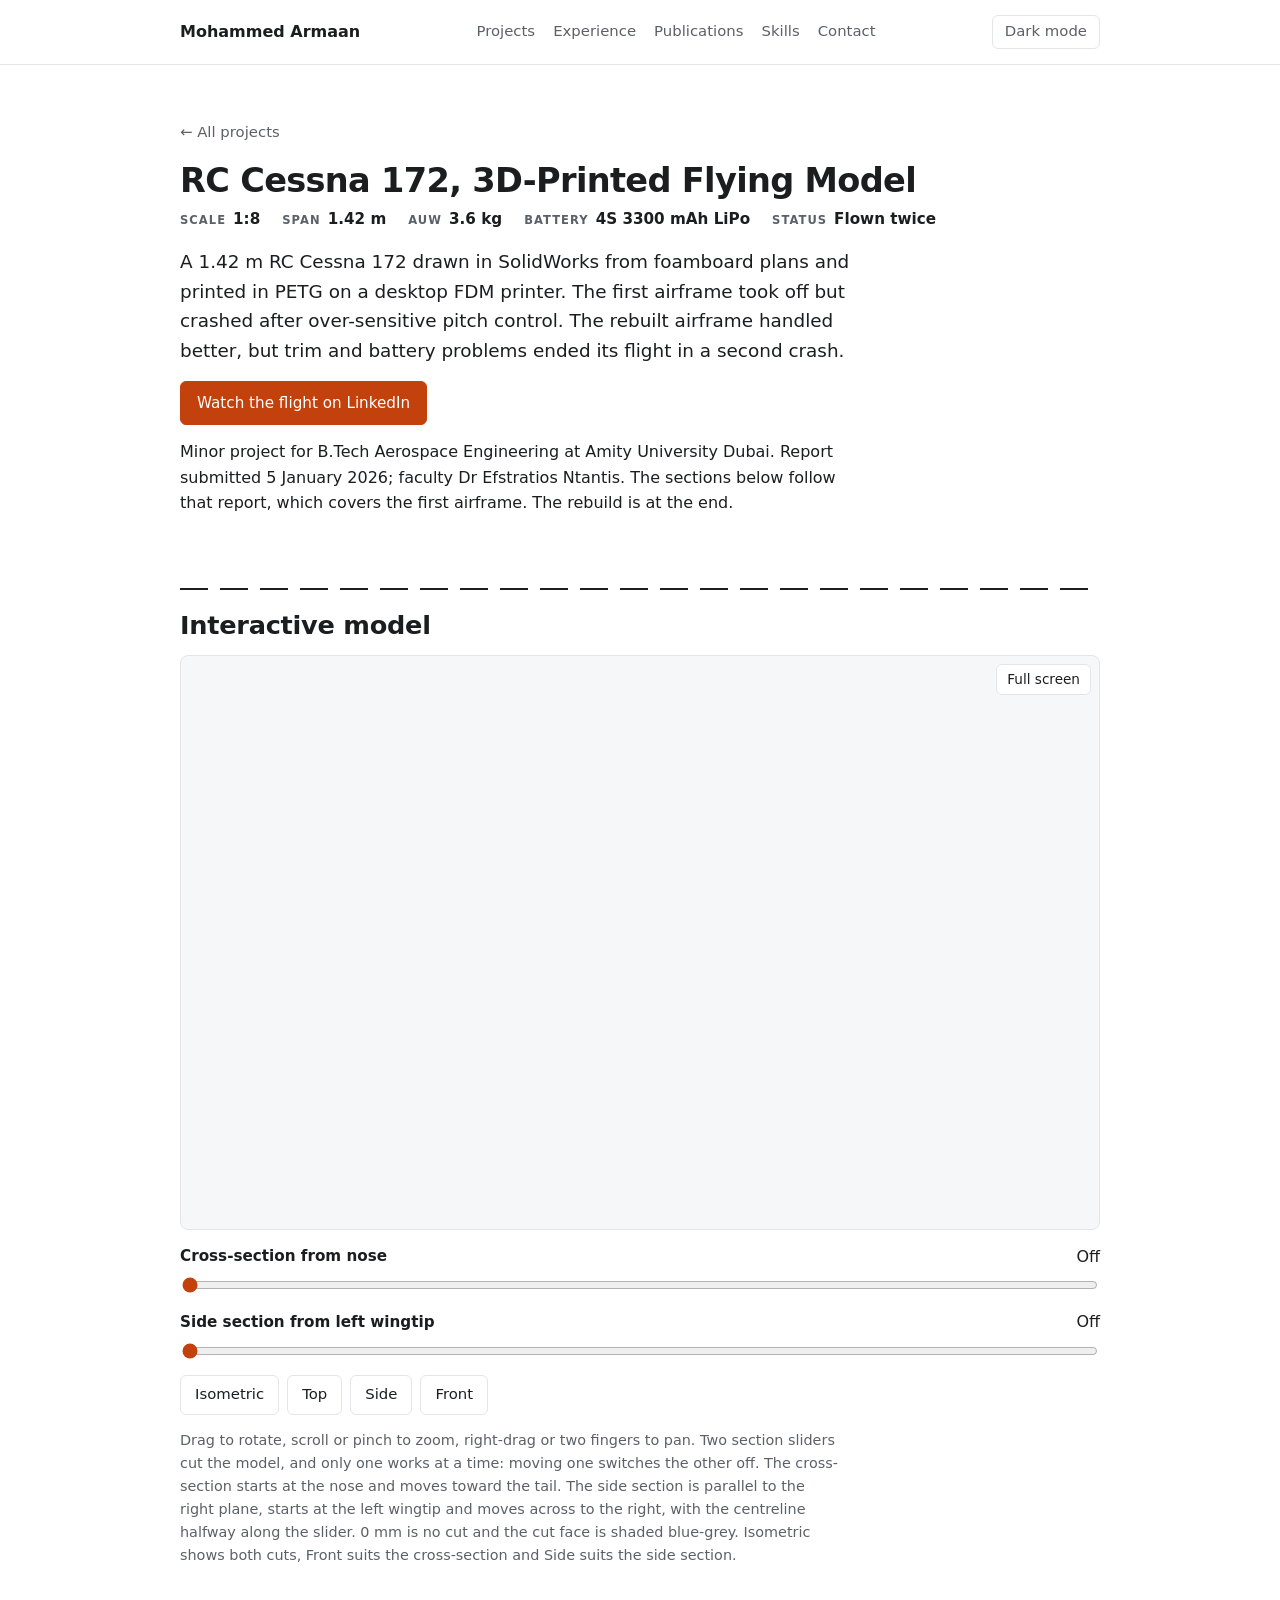
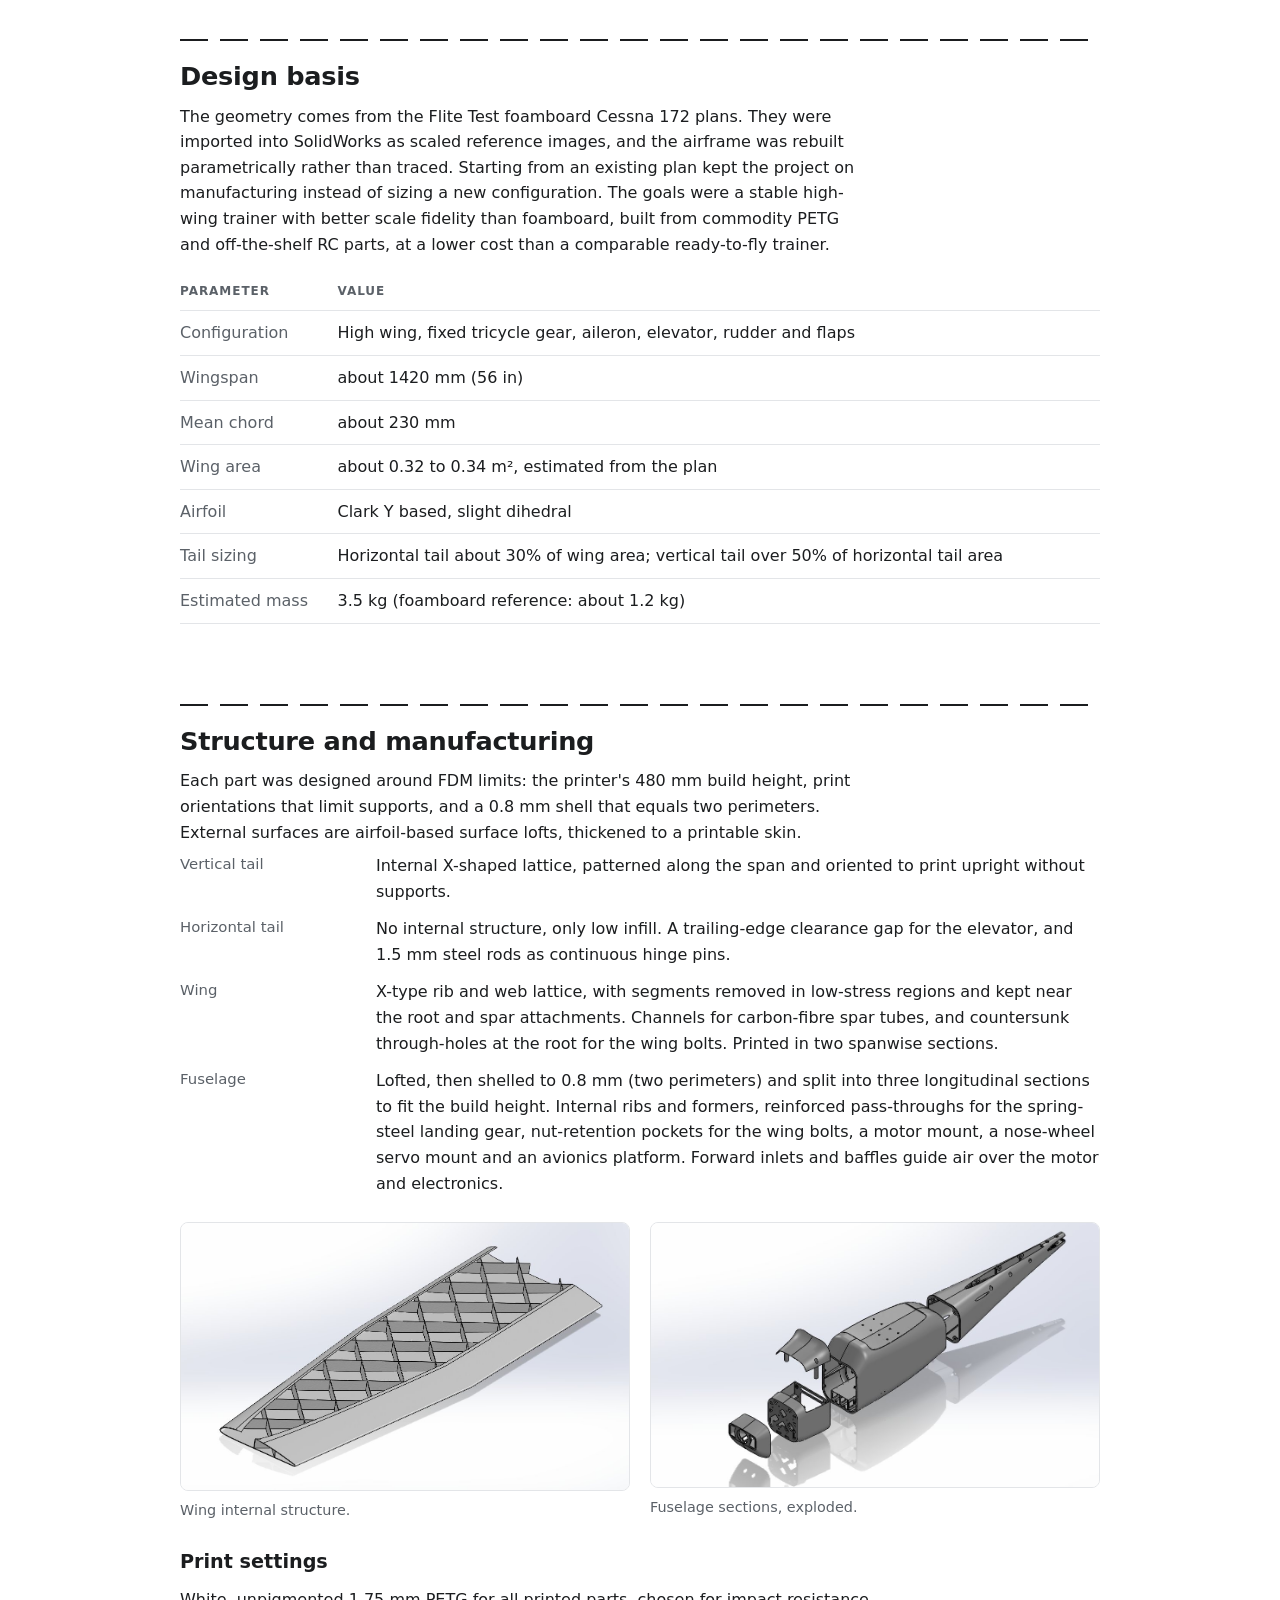
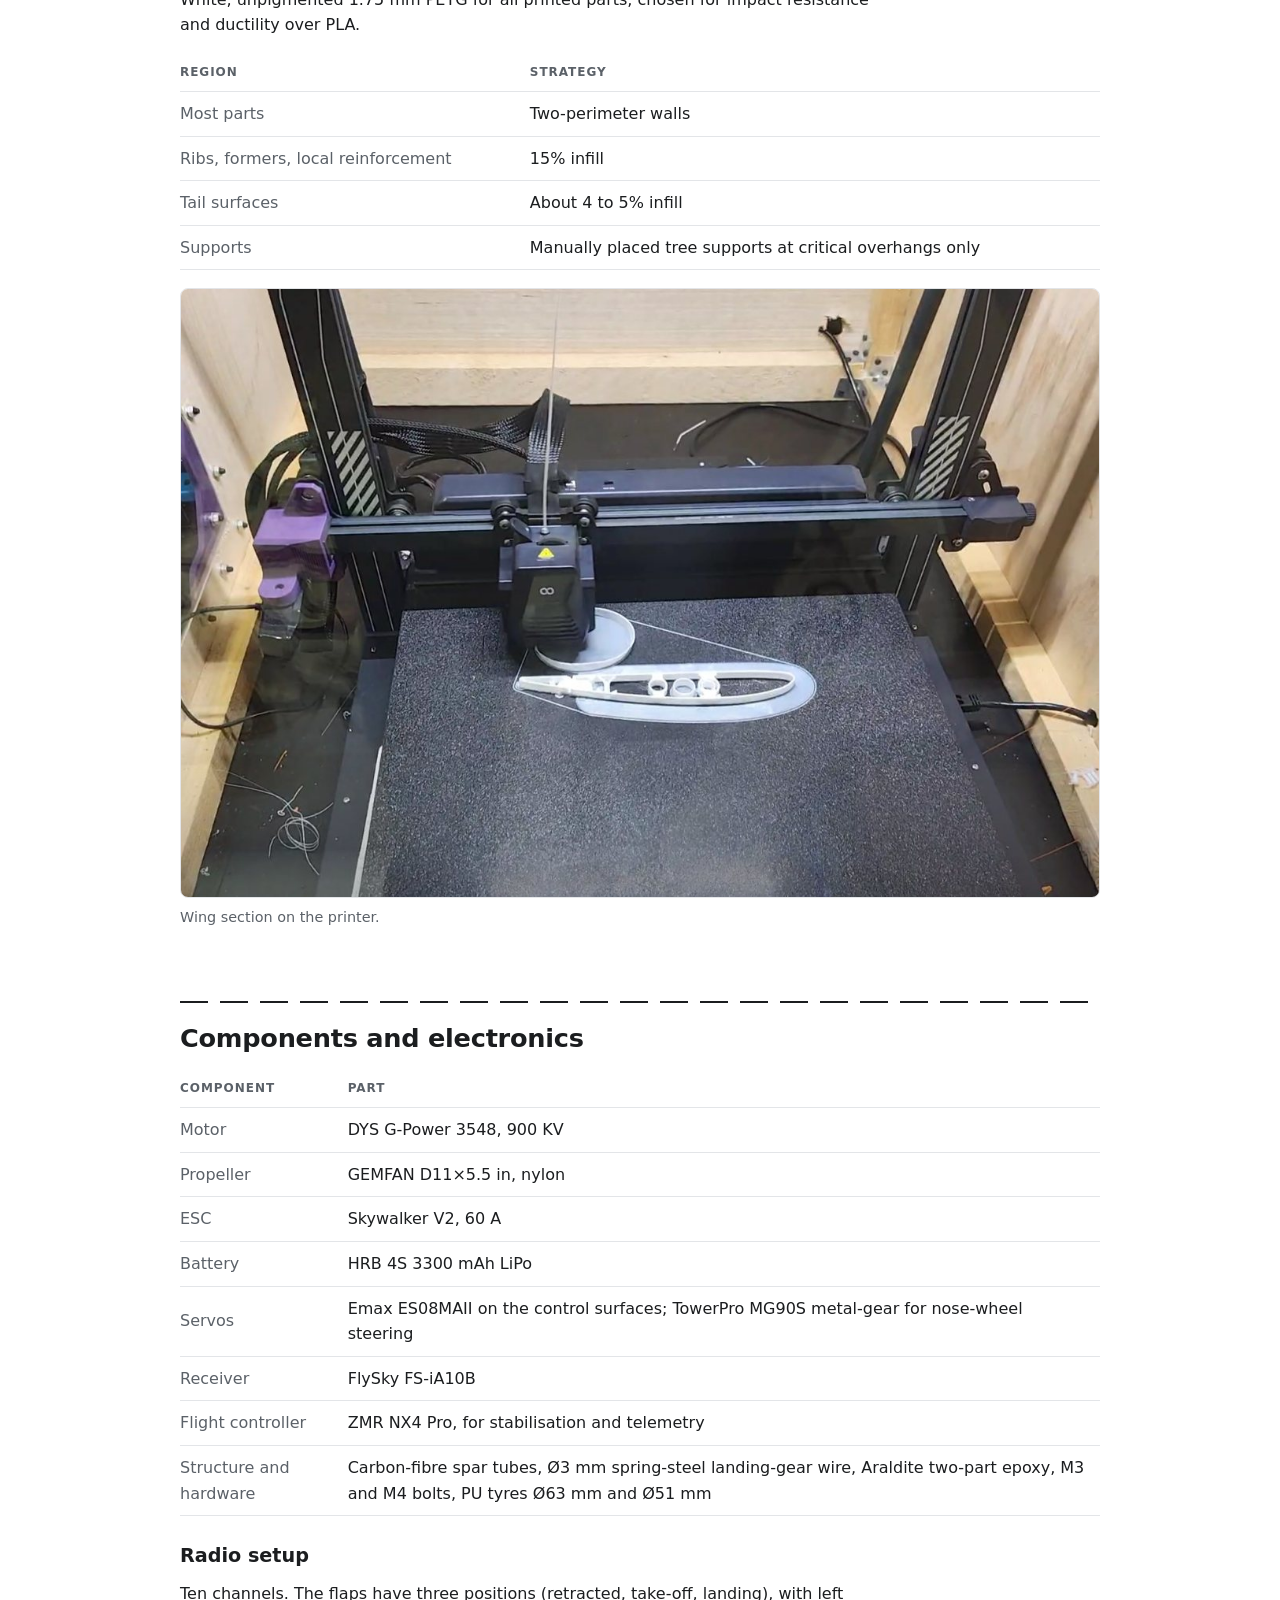
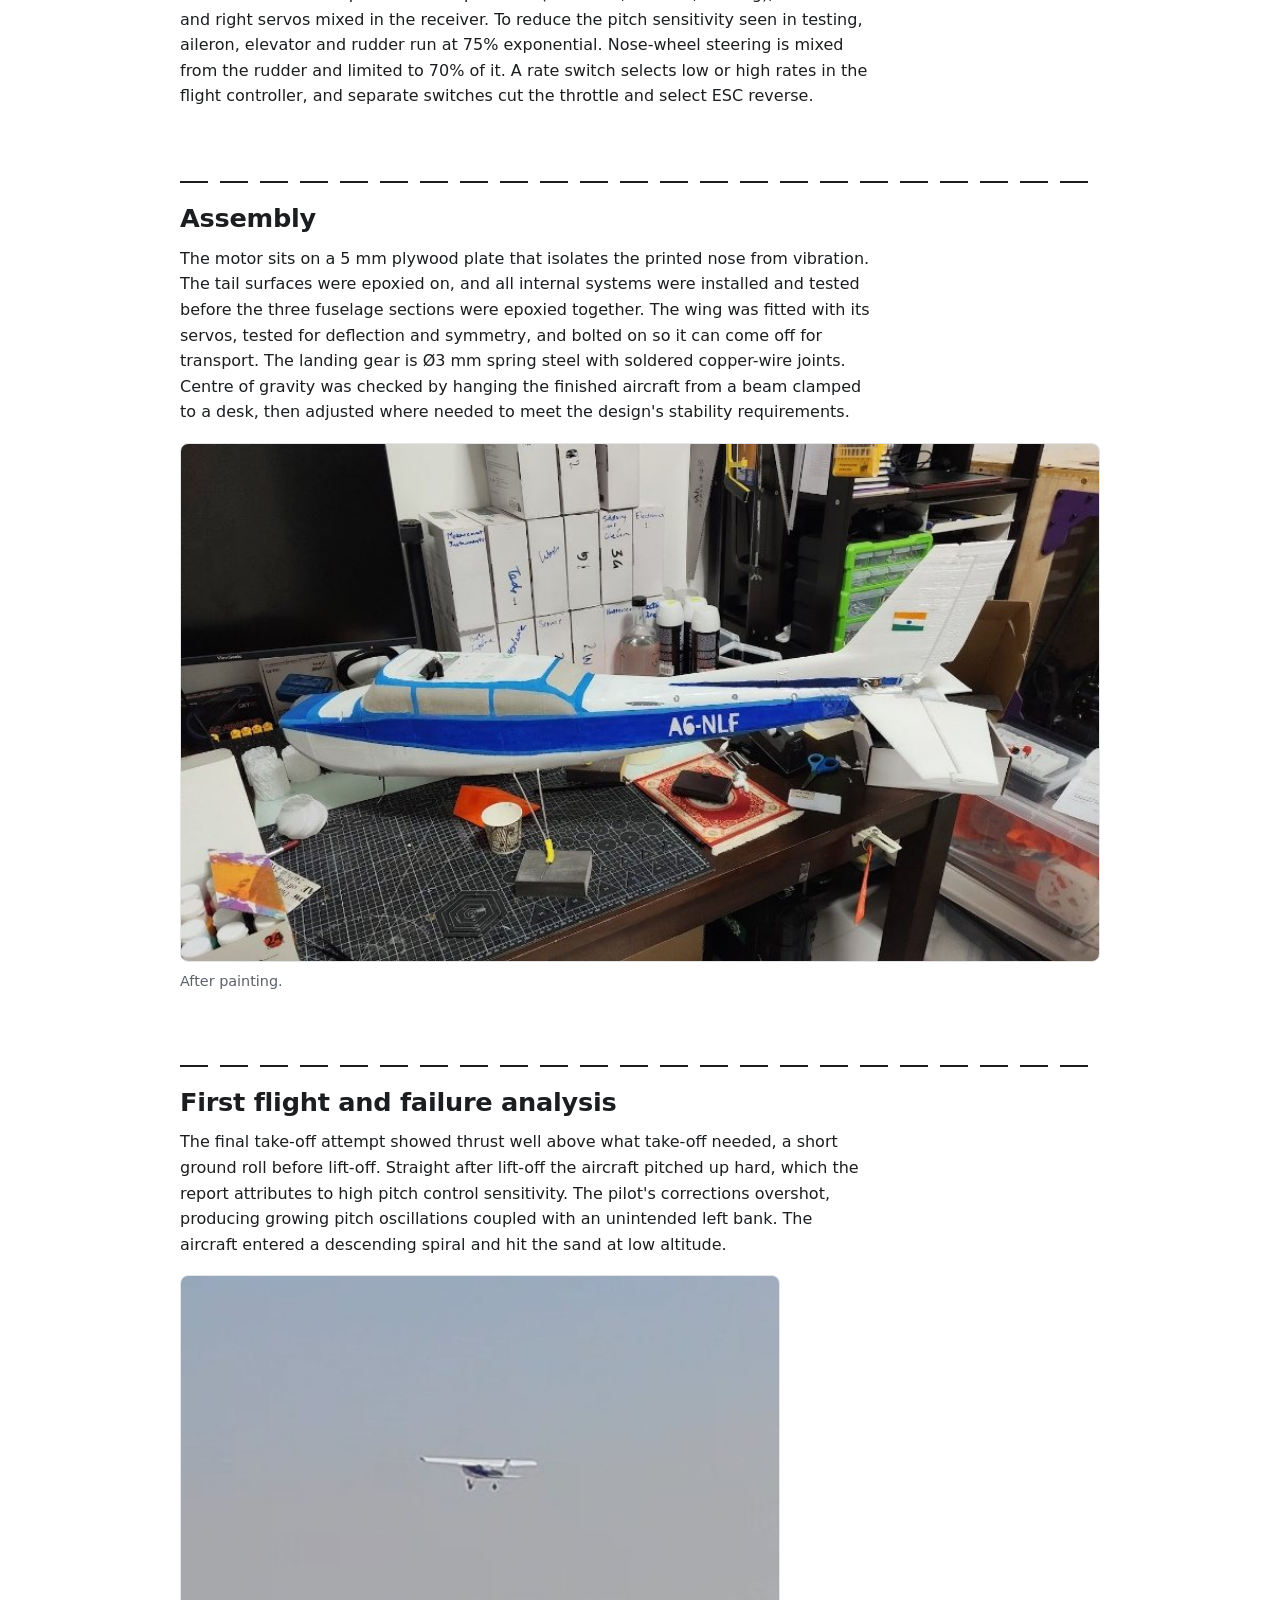
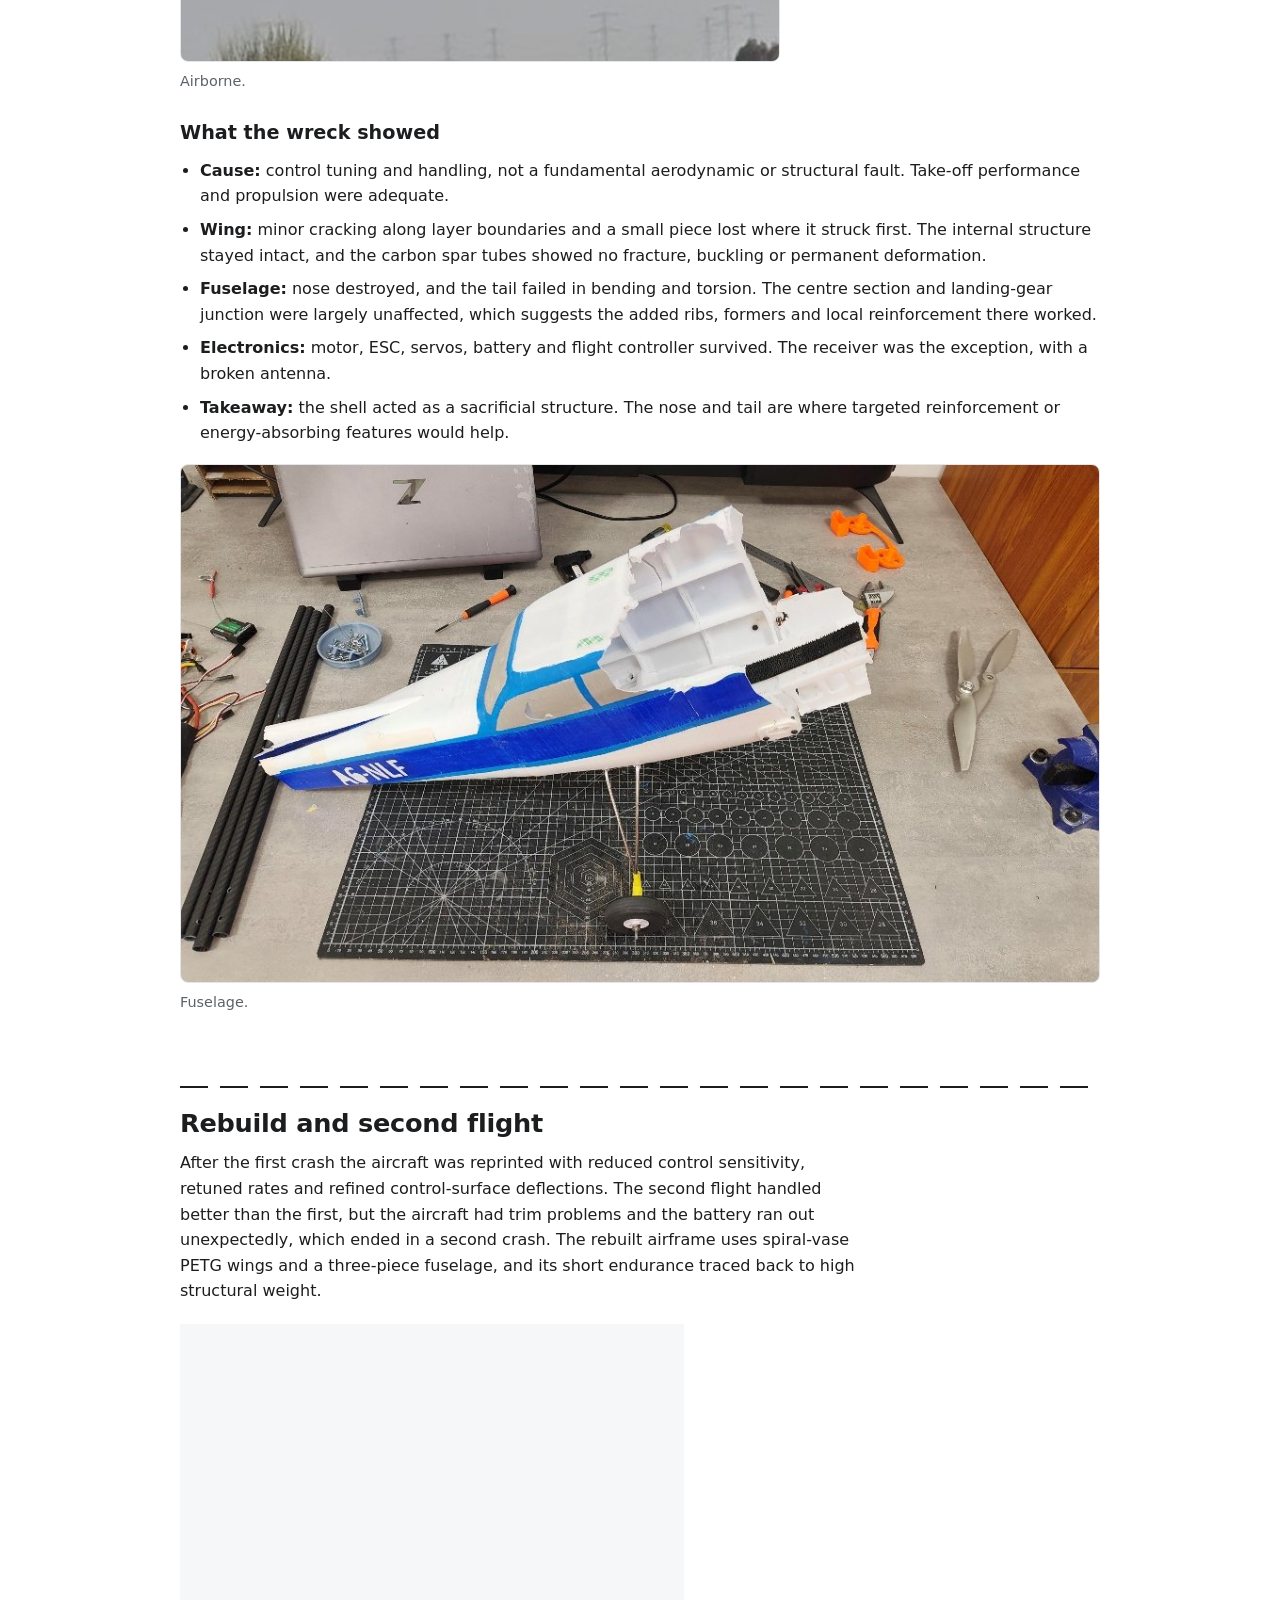
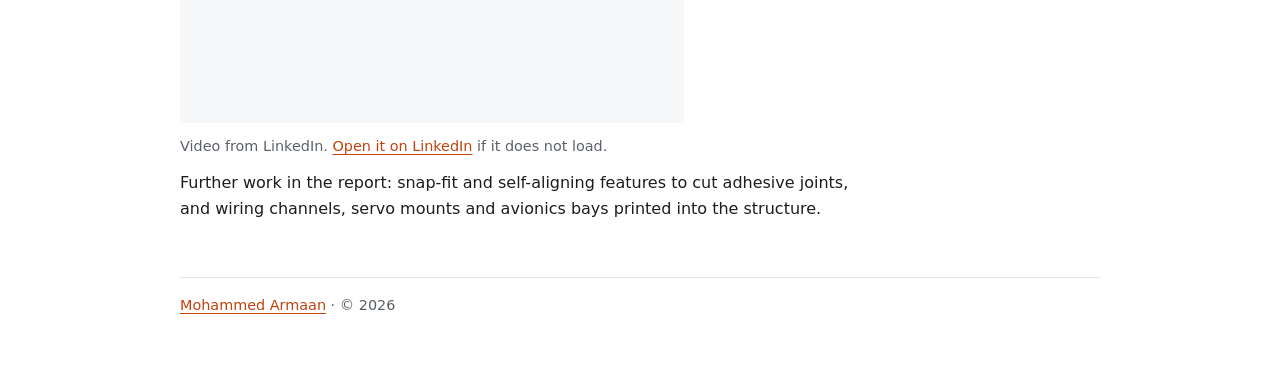
==== commit 40c7f513: "Remove aerodynamic analysis section from Cessna page The XFLR5 and CFD section was too rudimentary t" ====
--- a/cessna-172.html
+++ b/cessna-172.html
@@ -5,9 +5,9 @@
 <meta name="viewport" content="width=device-width, initial-scale=1">
 <meta name="color-scheme" content="light dark">
 <title>RC Cessna 172 – Mohammed Armaan</title>
-<meta name="description" content="1:8 scale 3D-printed RC Cessna 172: interactive 3D model, aerodynamic analysis, structure, build, first-flight failure analysis and the rebuild.">
+<meta name="description" content="1:8 scale 3D-printed RC Cessna 172: interactive 3D model, design basis, structure, build, first-flight failure analysis and the rebuild.">
 <meta property="og:title" content="RC Cessna 172, 3D-Printed Flying Model">
-<meta property="og:description" content="1:8 scale 3D-printed RC Cessna 172: design, analysis, build, two flights and what went wrong.">
+<meta property="og:description" content="1:8 scale 3D-printed RC Cessna 172: design, build, two flights and what went wrong.">
 <meta property="og:type" content="article">
 <link rel="icon" href="data:image/svg+xml,%3Csvg xmlns='http://www.w3.org/2000/svg' viewBox='0 0 32 32'%3E%3Crect width='32' height='32' rx='6' fill='%23c2410c'/%3E%3Ctext x='16' y='22' font-family='Arial' font-size='15' font-weight='700' fill='white' text-anchor='middle'%3EMA%3C/text%3E%3C/svg%3E">
 <link rel="stylesheet" href="styles.css?v=17">
@@ -93,22 +93,9 @@
       <tr><th scope="row">Wing area</th><td>about 0.32 to 0.34 m&sup2;, estimated from the plan</td></tr>
       <tr><th scope="row">Airfoil</th><td>Clark Y based, slight dihedral</td></tr>
       <tr><th scope="row">Tail sizing</th><td>Horizontal tail about 30% of wing area; vertical tail over 50% of horizontal tail area</td></tr>
-      <tr><th scope="row">Mass used in analysis</th><td>3.5 kg (foamboard reference: about 1.2 kg)</td></tr>
+      <tr><th scope="row">Estimated mass</th><td>3.5 kg (foamboard reference: about 1.2 kg)</td></tr>
     </tbody>
   </table>
-</section>
-
-<section class="wrap" aria-labelledby="h-aero">
-  <h2 id="h-aero">Aerodynamic analysis</h2>
-  <h3>XFLR5</h3>
-  <p class="plain">The Clark Y section was analysed in 2D at 10 m/s, the take-off condition, which gives a Reynolds number of about 150,000, sweeping angle of attack from &minus;5&deg; to 20&deg;. The full aircraft was then modelled with both tail surfaces, a mass of 3.5 kg and the centre of gravity taken from the CAD model, at the same 10 m/s. The pitching moment slope against angle of attack is negative, so the aircraft is statically stable in pitch at that CG. These are simplified low-Reynolds-number models and the report gives no numerical static margin.</p>
-
-  <h3>Full-body CFD</h3>
-  <p class="plain">A steady-state external-flow simulation of the complete airframe at take-off conditions. Flow stays attached over the wing and tail and accelerates smoothly over the nose and cabin. Stagnation and wake regions sit at the nose, landing-gear struts and wheels, and turbulence intensity is highest in the gear wakes and at sharp fuselage transitions. The tail sits in largely undisturbed flow. The fixed landing gear is the main drag penalty. The report presents contours only, with no force coefficients.</p>
-    <figure class="fig">
-      <img src="img/cessna-cfd-velocity.jpg" alt="Velocity contours on a side plane through the aircraft, showing flow accelerating over the nose and cabin and slow wakes behind the landing gear." width="1200" height="671" loading="lazy">
-      <figcaption>Velocity contours.</figcaption>
-    </figure>
 </section>
 
 <section class="wrap" aria-labelledby="h-structure">
@@ -169,7 +156,7 @@
 
 <section class="wrap" aria-labelledby="h-build">
   <h2 id="h-build">Assembly</h2>
-  <p class="plain">The motor sits on a 5 mm plywood plate that isolates the printed nose from vibration. The tail surfaces were epoxied on, and all internal systems were installed and tested before the three fuselage sections were epoxied together. The wing was fitted with its servos, tested for deflection and symmetry, and bolted on so it can come off for transport. The landing gear is Ø3 mm spring steel with soldered copper-wire joints. Centre of gravity was checked by hanging the finished aircraft from a beam clamped to a desk, then adjusted against the position from the aerodynamic analysis.</p>
+  <p class="plain">The motor sits on a 5 mm plywood plate that isolates the printed nose from vibration. The tail surfaces were epoxied on, and all internal systems were installed and tested before the three fuselage sections were epoxied together. The wing was fitted with its servos, tested for deflection and symmetry, and bolted on so it can come off for transport. The landing gear is Ø3 mm spring steel with soldered copper-wire joints. Centre of gravity was checked by hanging the finished aircraft from a beam clamped to a desk, then adjusted where needed to meet the design's stability requirements.</p>
     <figure class="fig">
       <img src="img/cessna-painted.jpg" alt="The painted aircraft in white and blue on a cutting mat." width="867" height="488" loading="lazy">
       <figcaption>After painting.</figcaption>
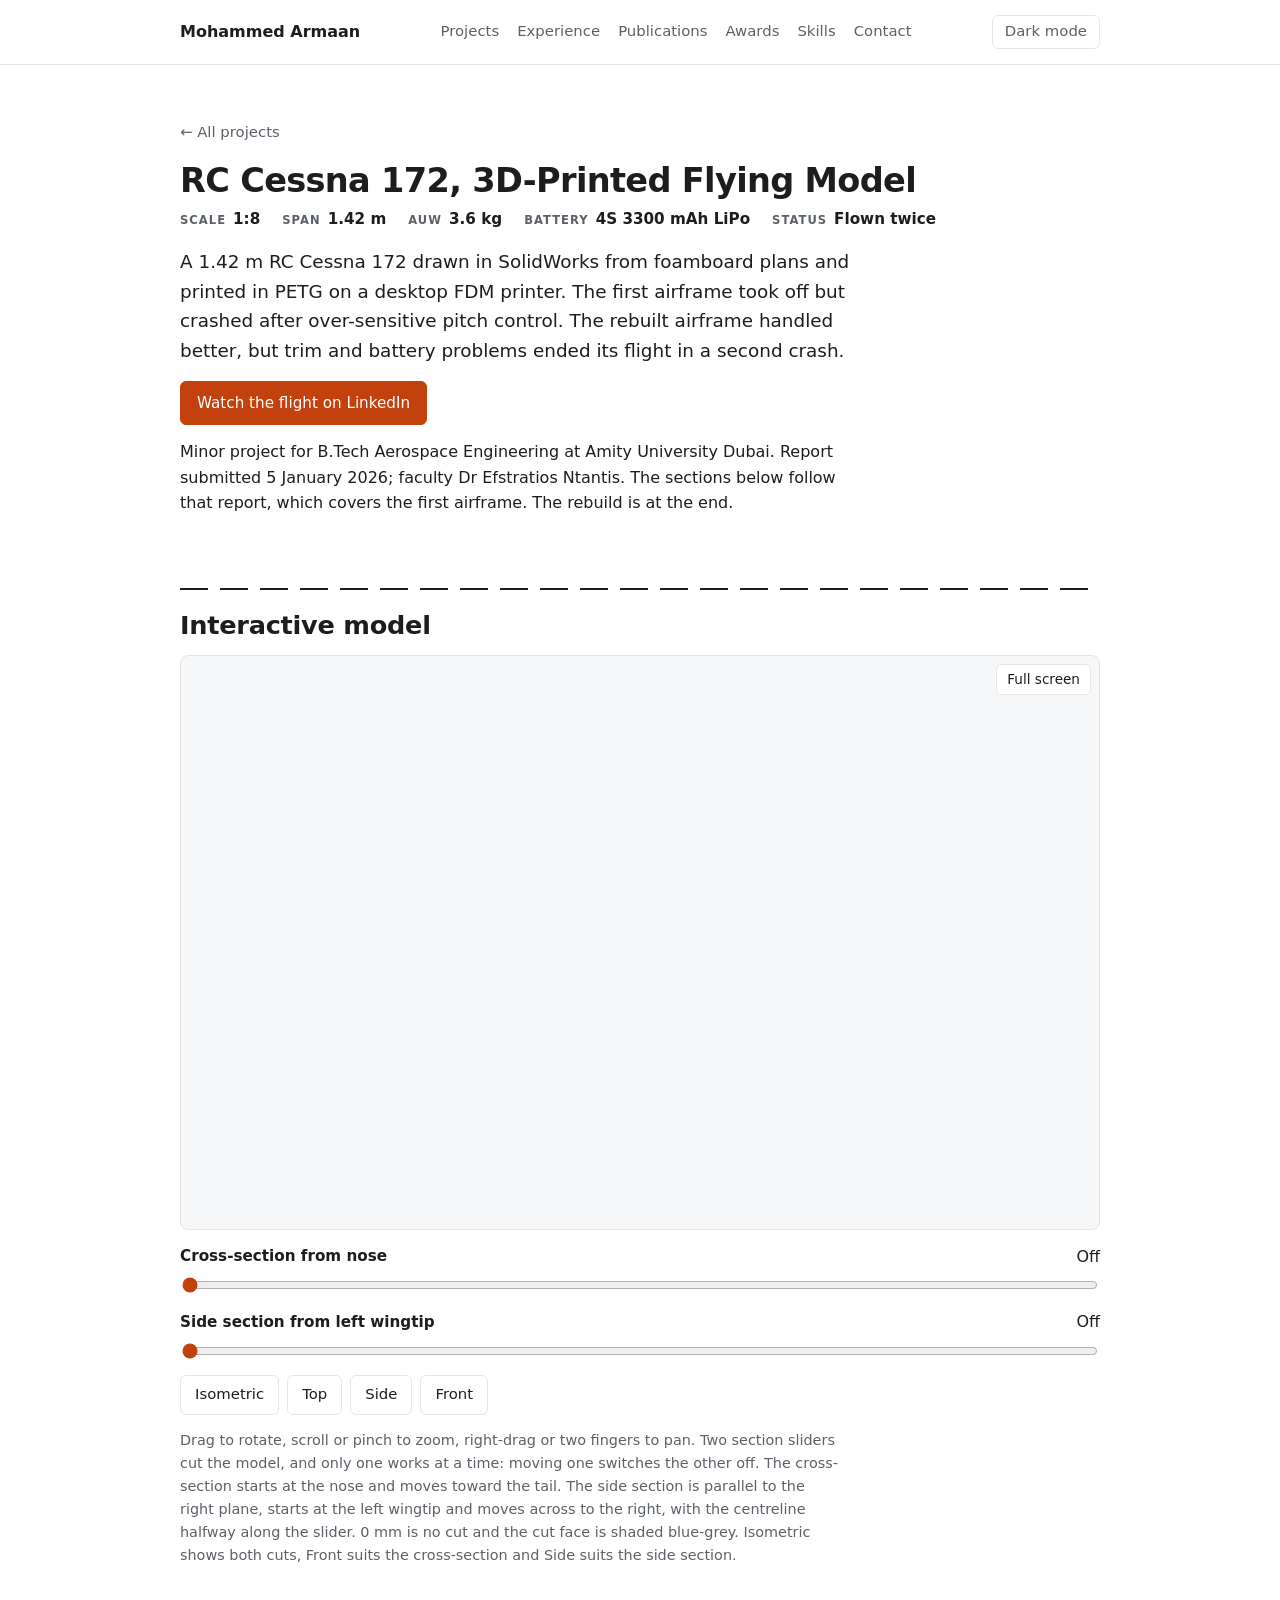
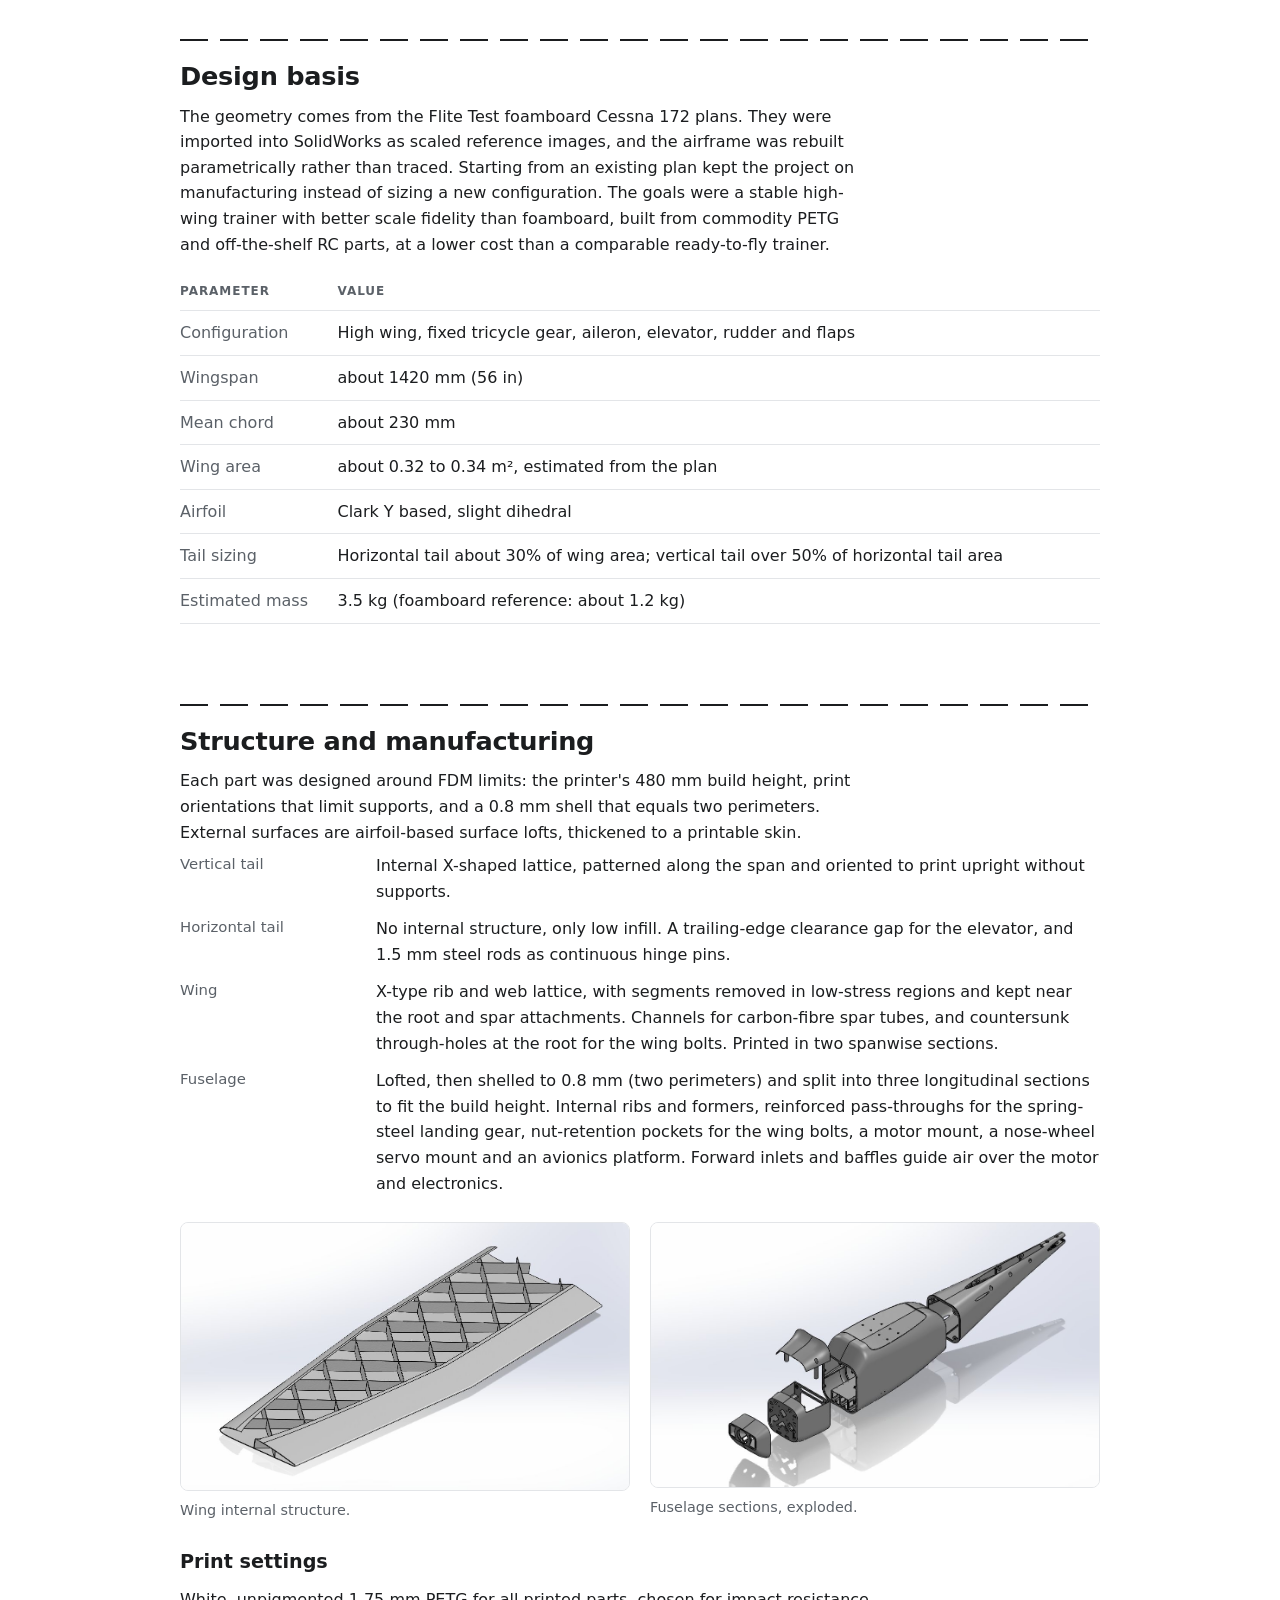
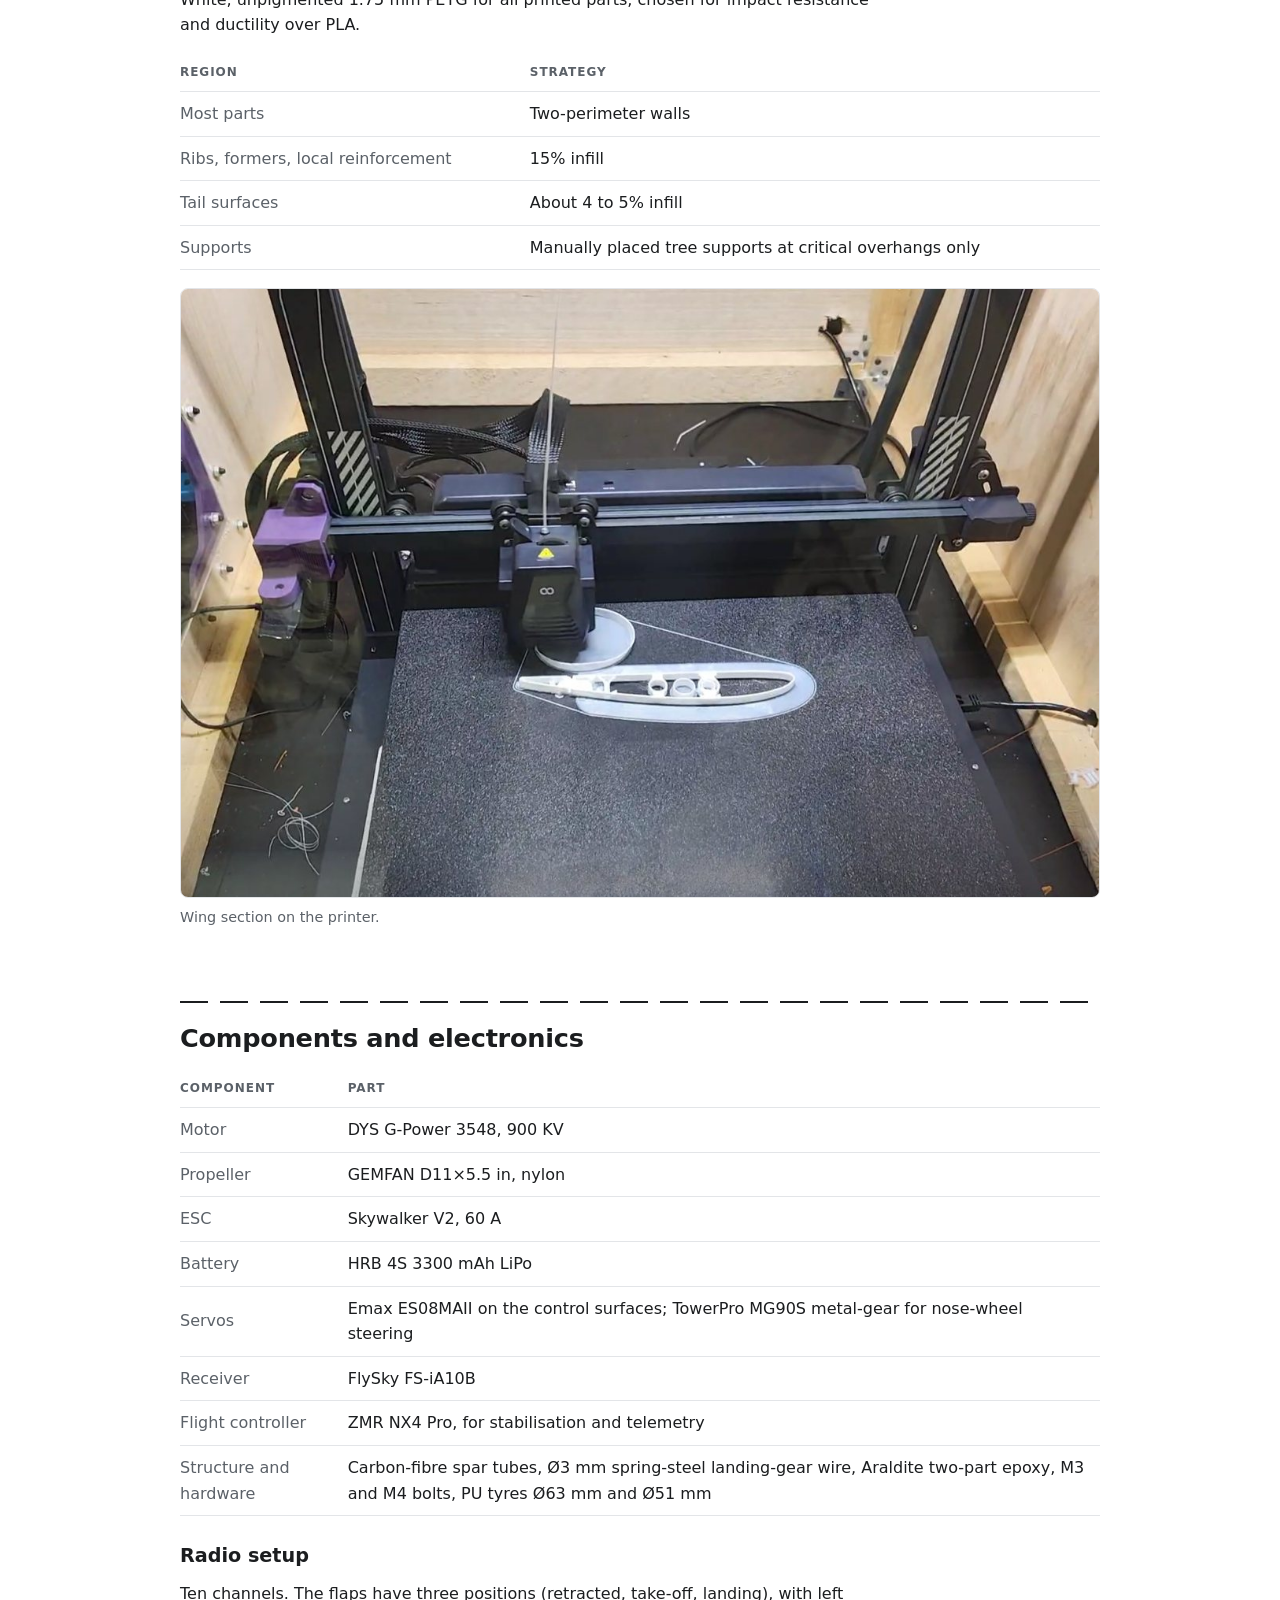
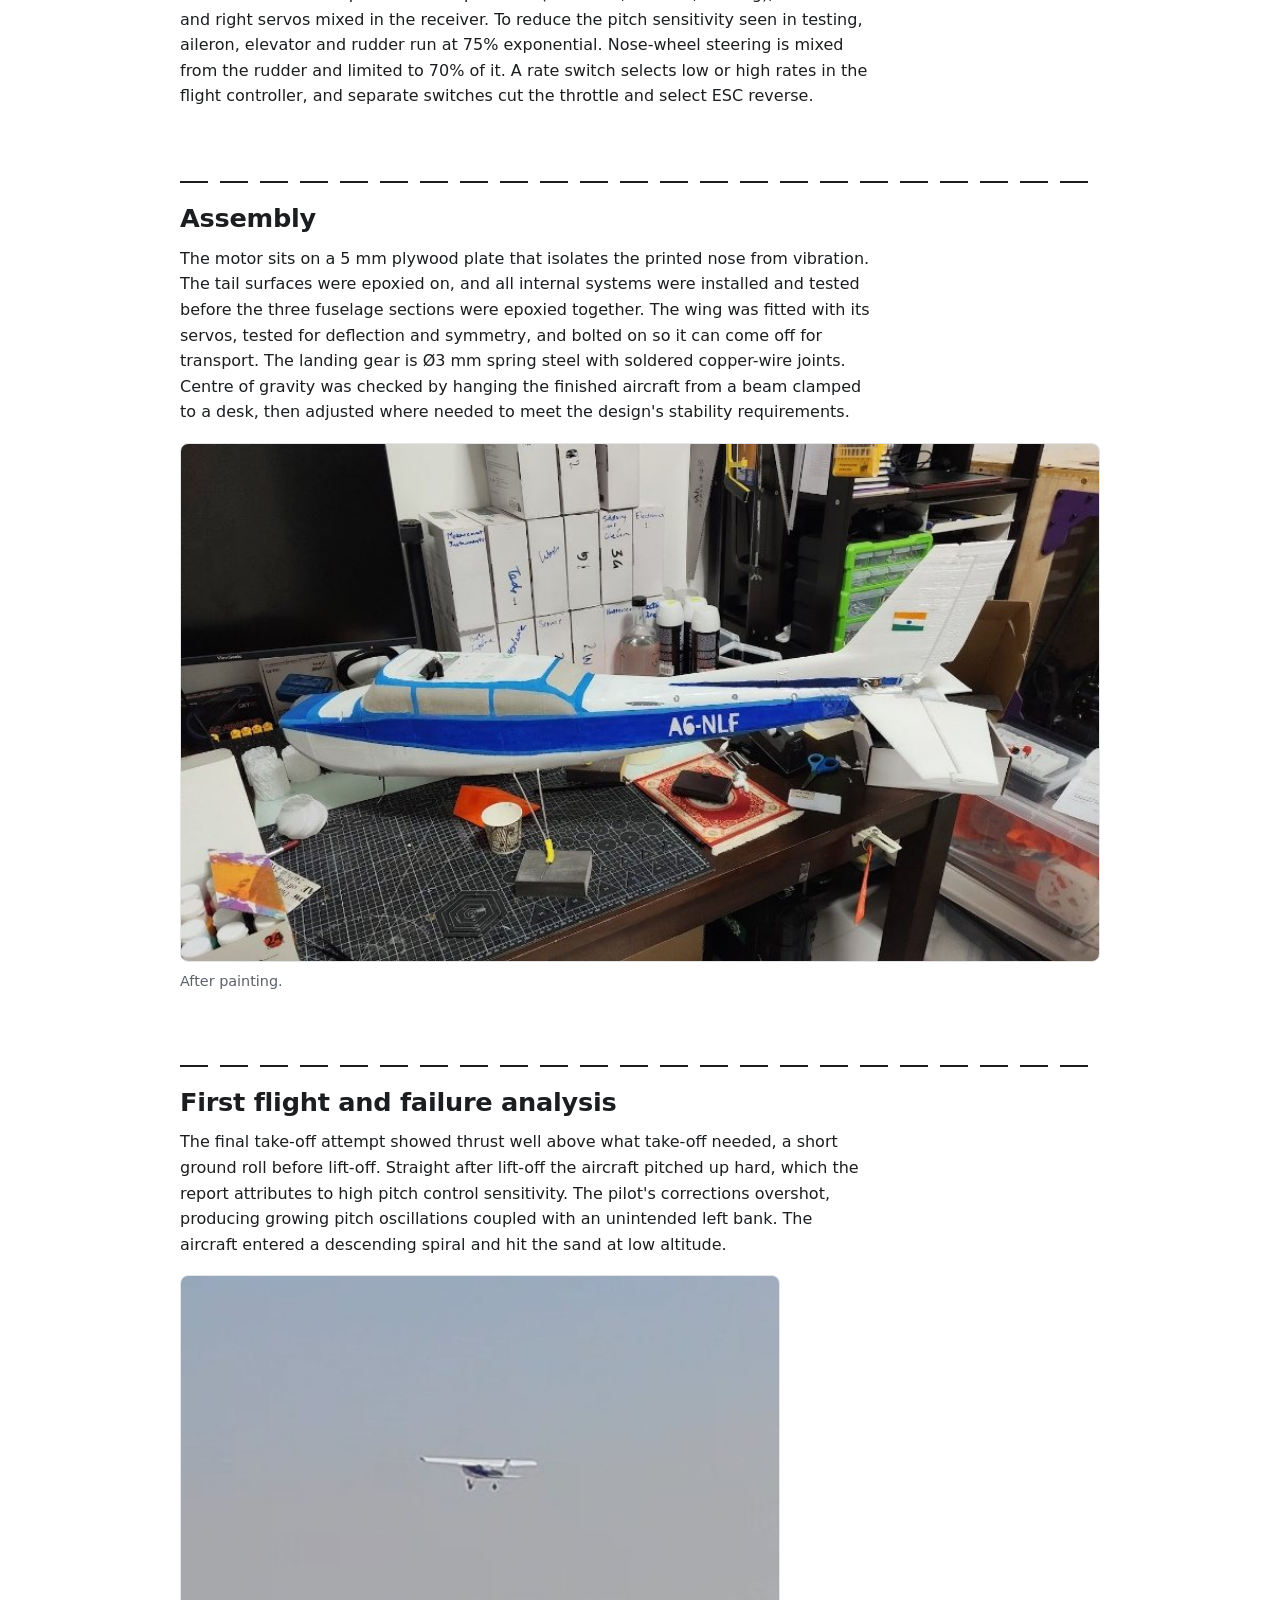
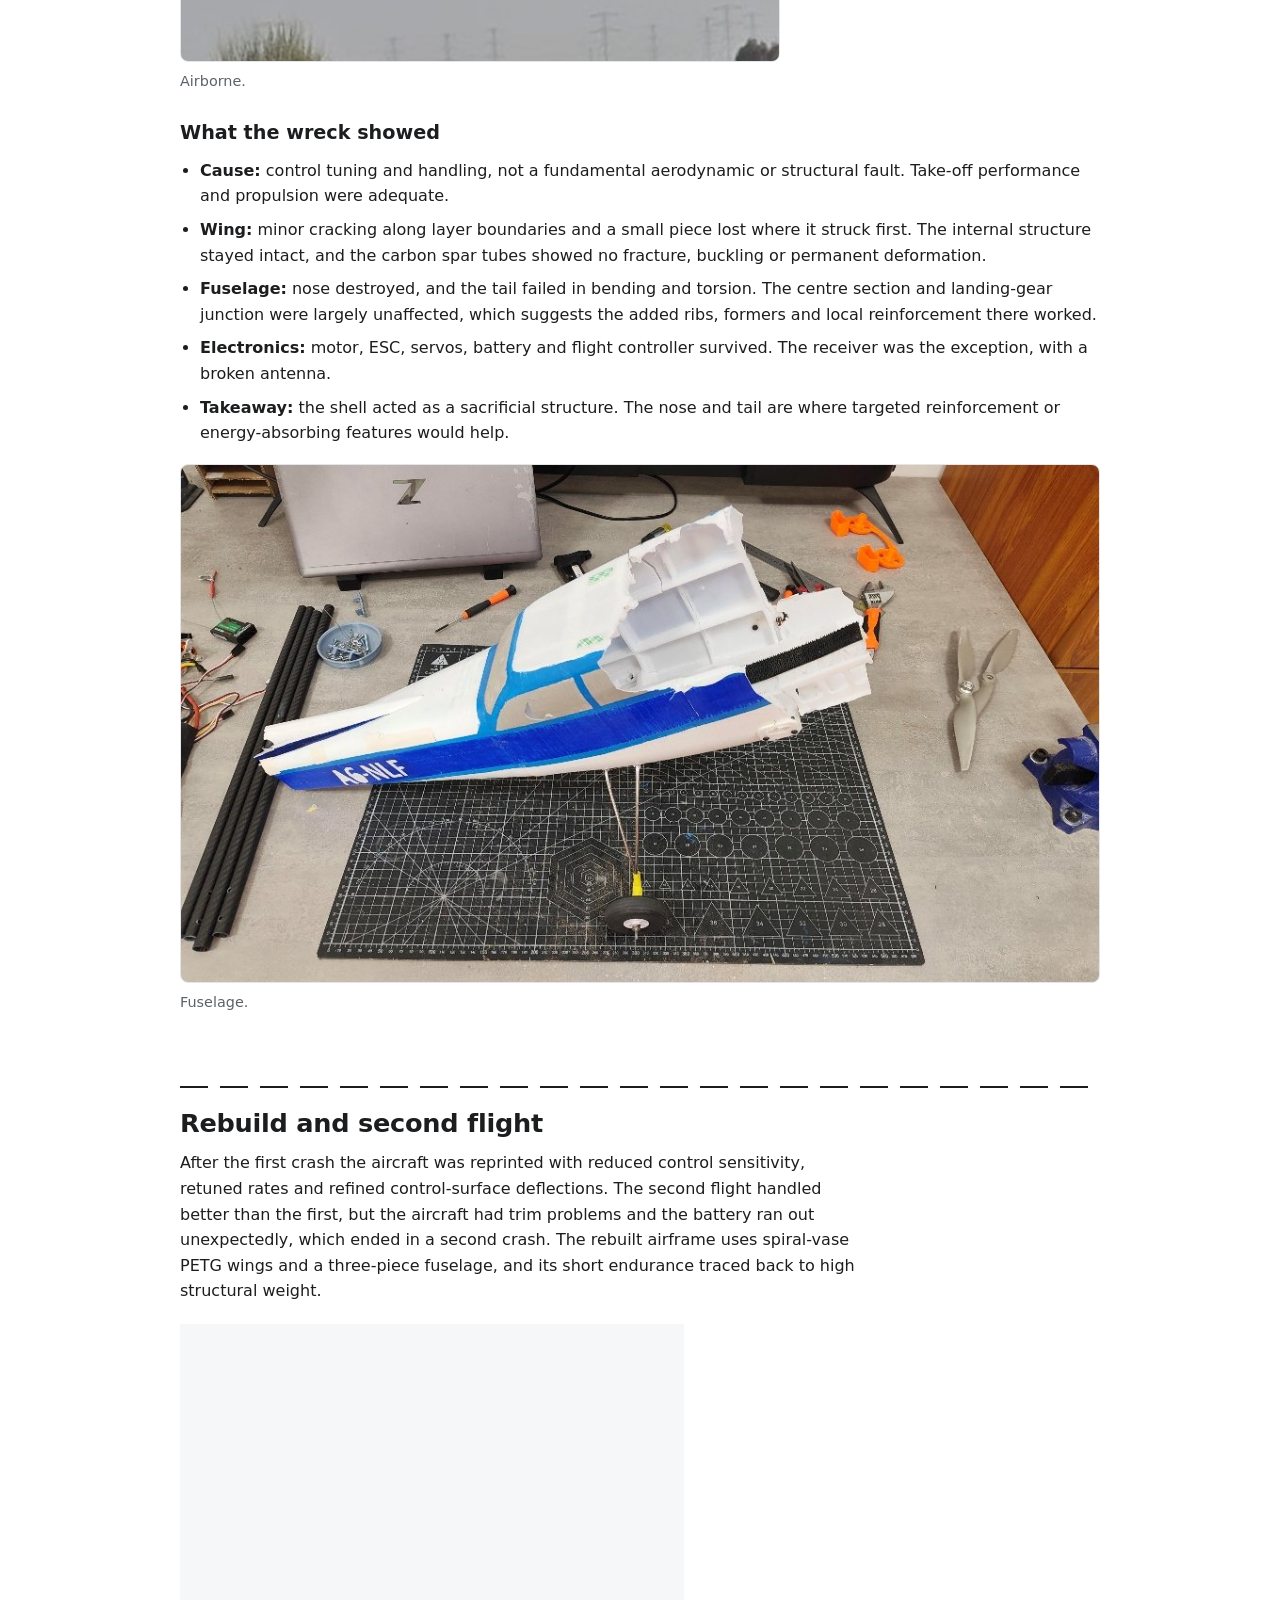
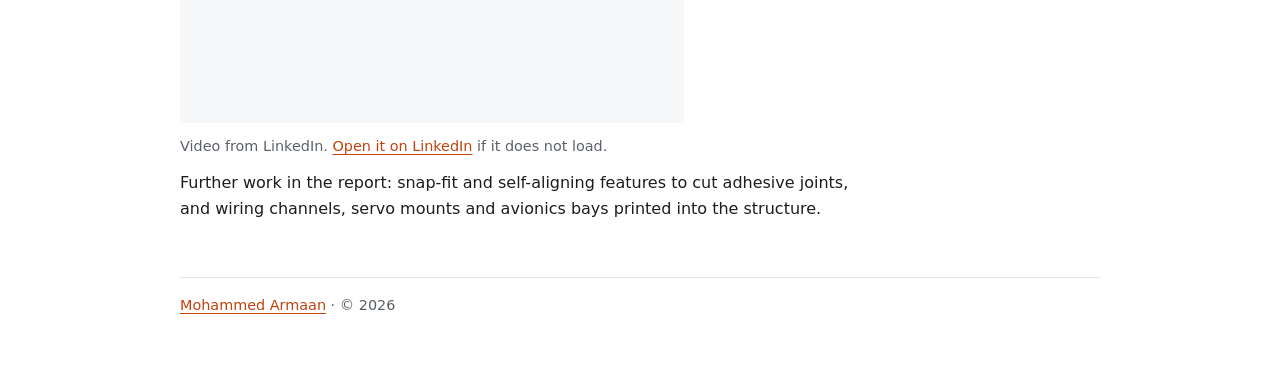
==== commit c8271815: "Split Publications and Awards, add award photos and rover card photo Co-Authored-By: Claude Sonnet 5" ====
--- a/cessna-172.html
+++ b/cessna-172.html
@@ -34,6 +34,7 @@
       <a href="index.html#projects">Projects</a>
       <a href="index.html#experience">Experience</a>
       <a href="index.html#publications">Publications</a>
+      <a href="index.html#awards">Awards</a>
       <a href="index.html#skills">Skills</a>
       <a href="index.html#contact">Contact</a>
     </nav>
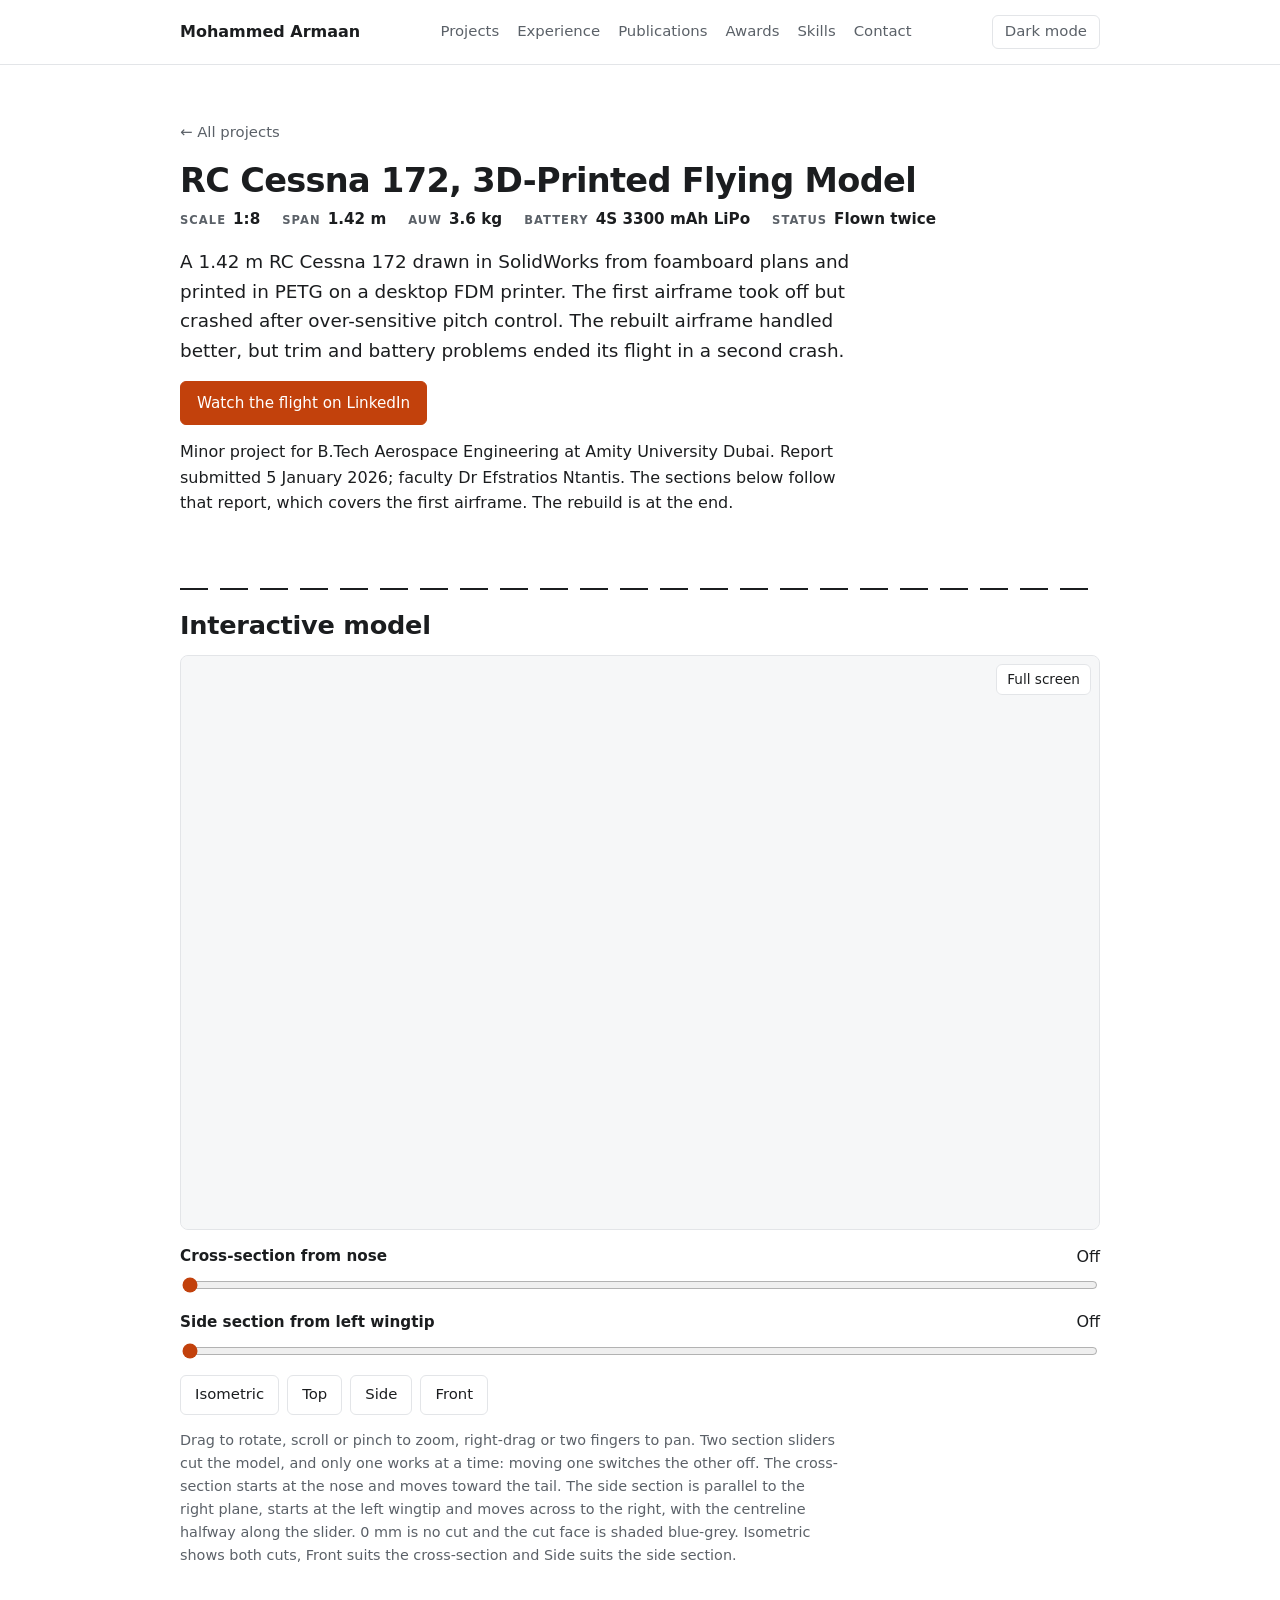
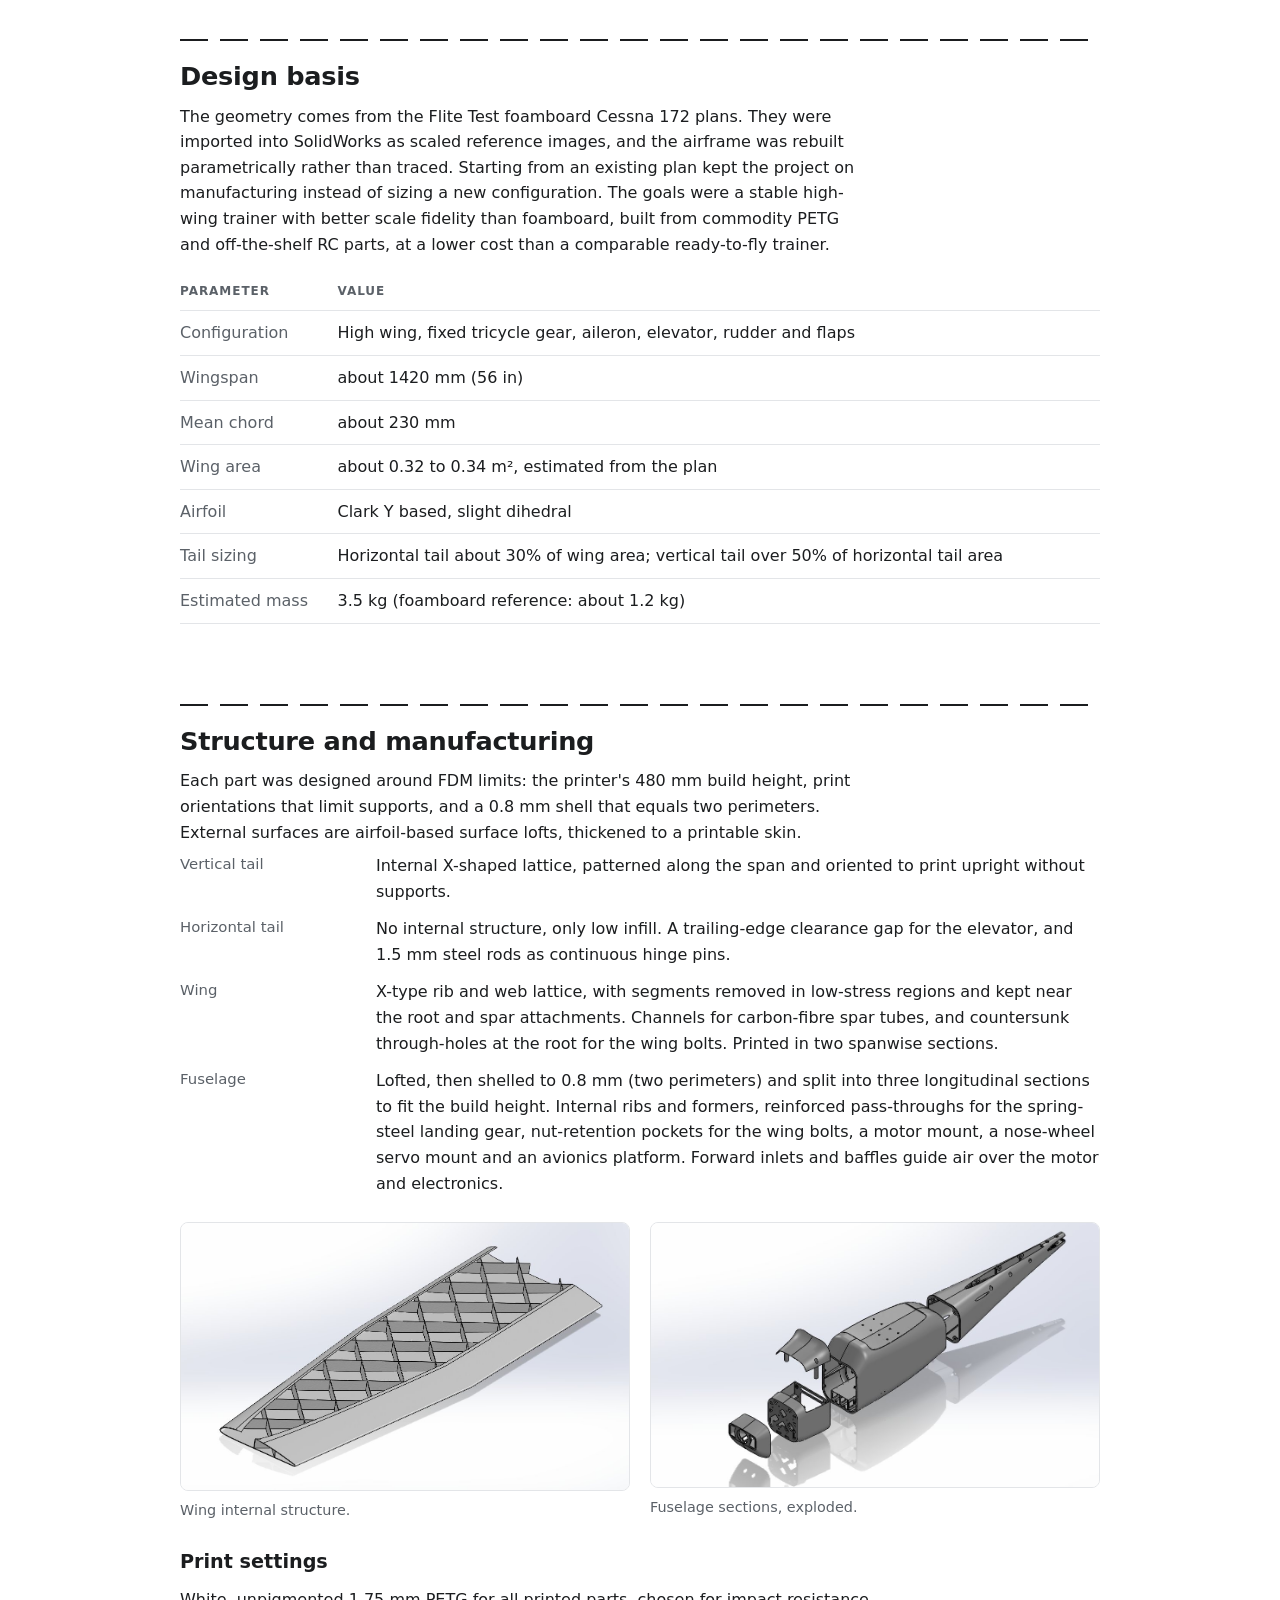
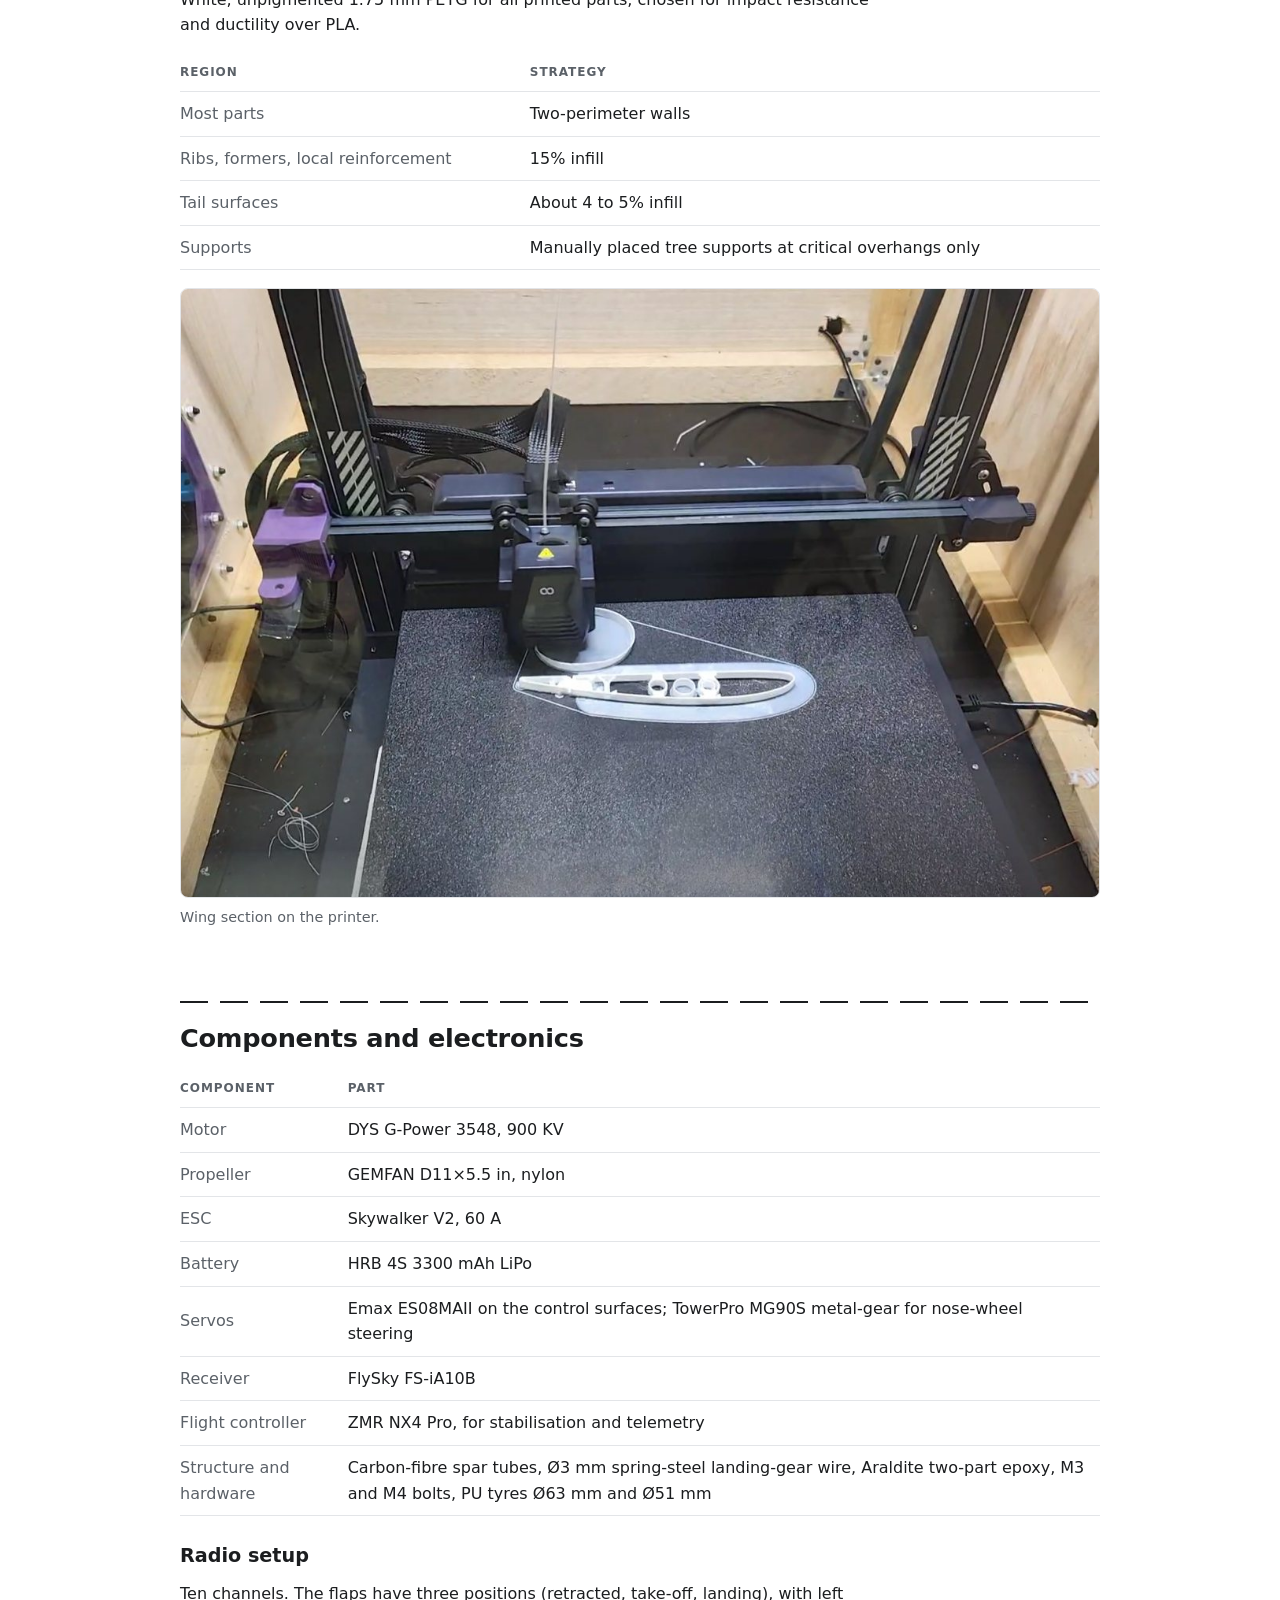
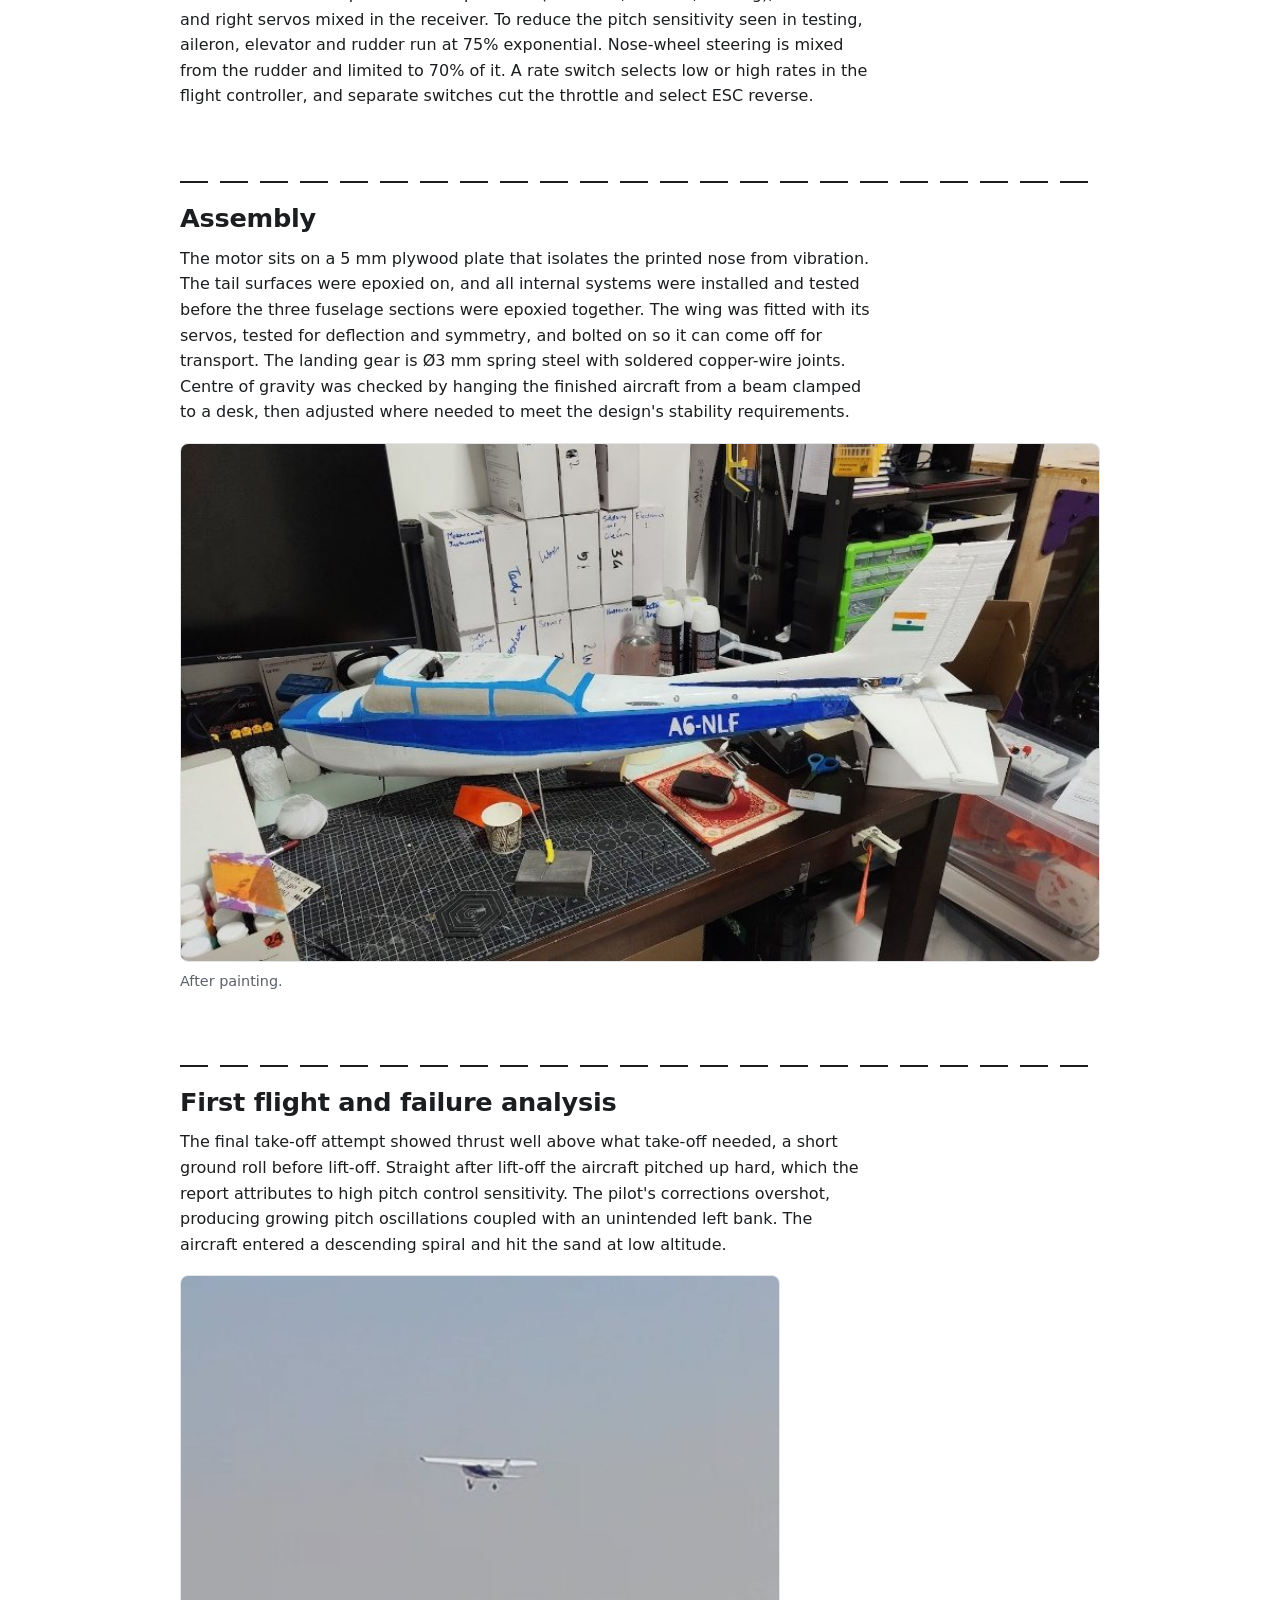
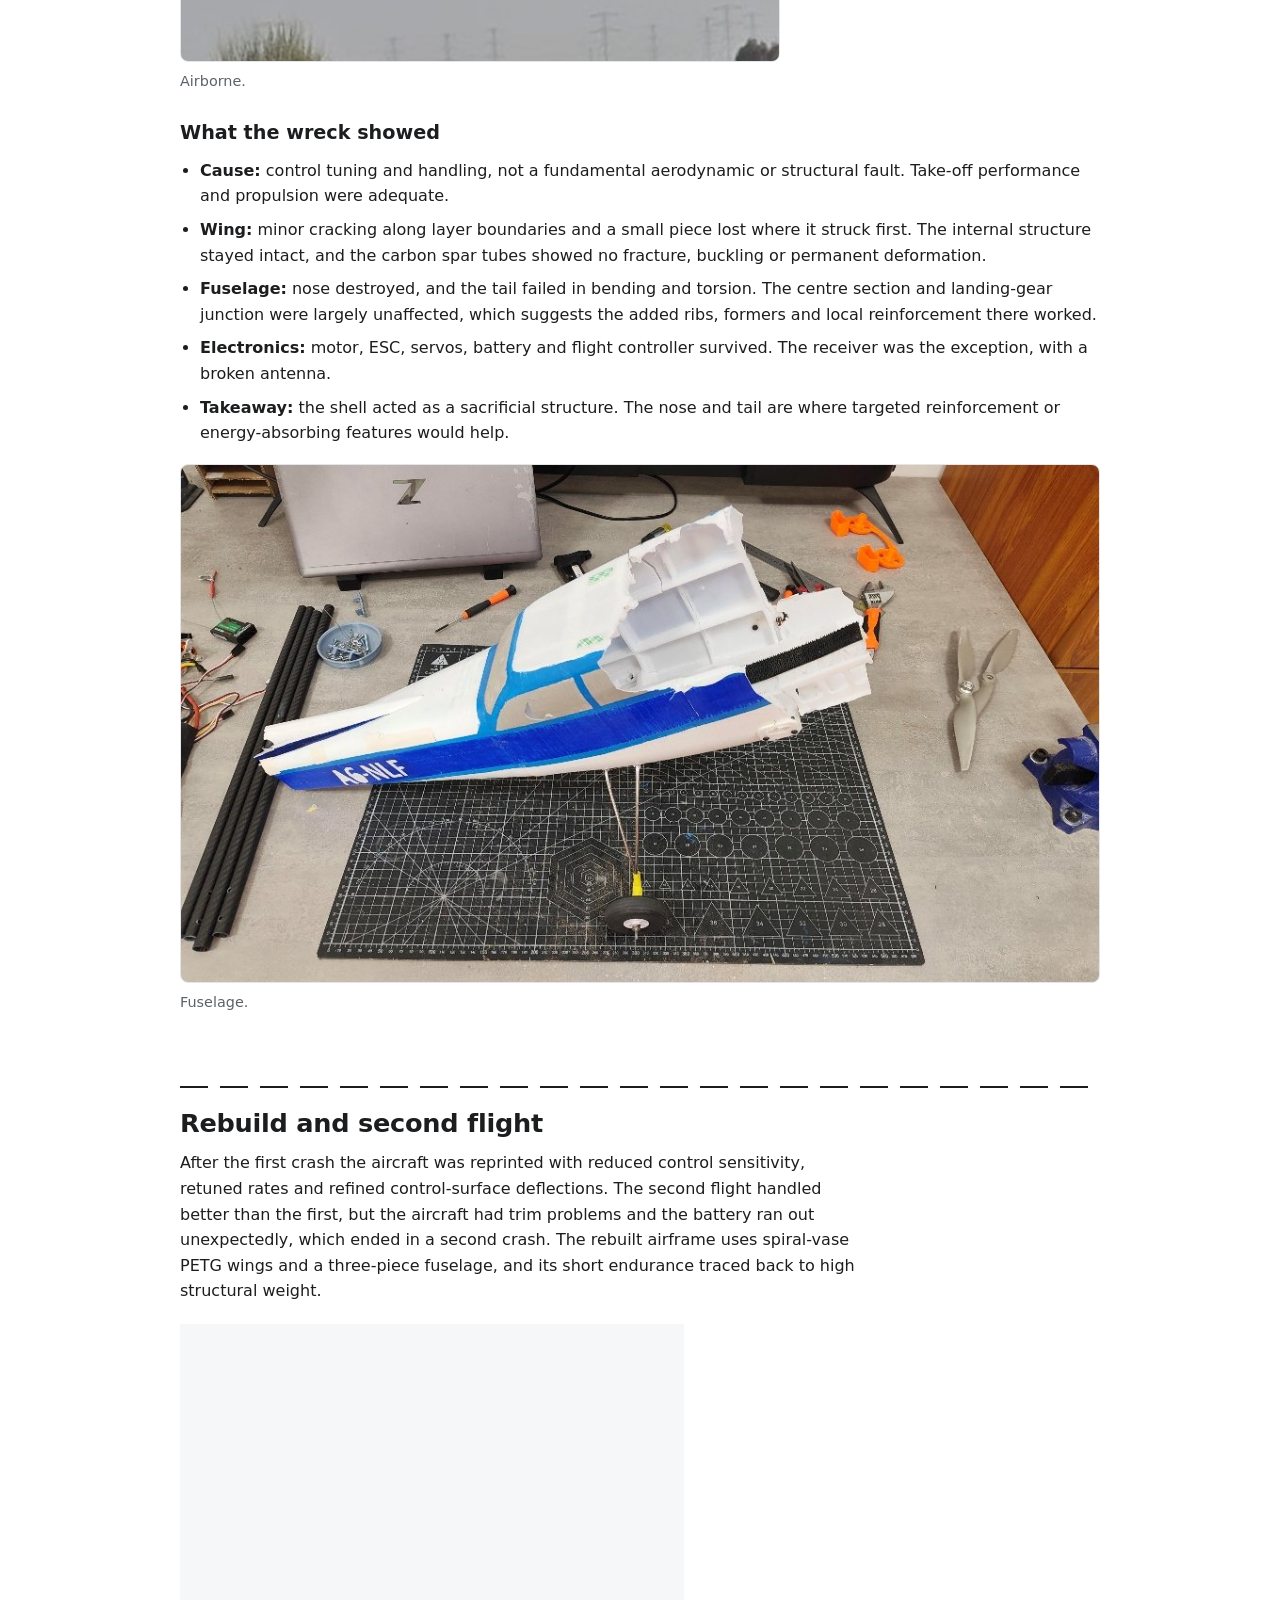
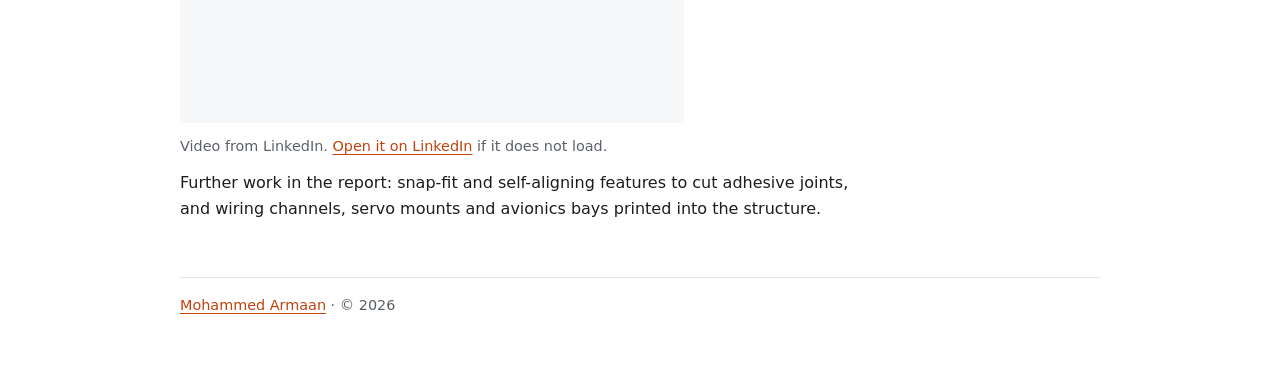
==== commit 57767ab2: "Add organisation logos to experience items Co-Authored-By: Claude Sonnet 5.5 <noreply@anthropic.com>" ====
--- a/cessna-172.html
+++ b/cessna-172.html
@@ -10,8 +10,8 @@
 <meta property="og:description" content="1:8 scale 3D-printed RC Cessna 172: design, build, two flights and what went wrong.">
 <meta property="og:type" content="article">
 <link rel="icon" href="data:image/svg+xml,%3Csvg xmlns='http://www.w3.org/2000/svg' viewBox='0 0 32 32'%3E%3Crect width='32' height='32' rx='6' fill='%23c2410c'/%3E%3Ctext x='16' y='22' font-family='Arial' font-size='15' font-weight='700' fill='white' text-anchor='middle'%3EMA%3C/text%3E%3C/svg%3E">
-<link rel="stylesheet" href="styles.css?v=17">
-<script src="js/theme.js?v=17"></script>
+<link rel="stylesheet" href="styles.css?v=18">
+<script src="js/theme.js?v=18"></script>
 <style>
 /* Critical viewer layout, kept inline so the viewer never depends on a cached stylesheet. */
 .viewer{position:relative;width:100%;aspect-ratio:16/10;overflow:hidden}
@@ -208,6 +208,6 @@
     });
   }, 10000);
 </script>
-<script type="module" src="js/viewer-cessna.js?v=17"></script>
+<script type="module" src="js/viewer-cessna.js?v=18"></script>
 </body>
 </html>
--- a/styles.css
+++ b/styles.css
@@ -94,6 +94,12 @@
 .logo-espressif { --logo: url(img/logos/espressif.svg); aspect-ratio: 1; }
 .logo-raspberrypi { --logo: url(img/logos/raspberrypi.svg); aspect-ratio: 0.795; }
 .logos { margin: 22px 0 20px; }
+/* Employer and university marks beside experience headings, same flat mask treatment. */
+.item-head { display: flex; align-items: center; justify-content: space-between; gap: 8px 20px; flex-wrap: wrap; }
+.org-logo { flex: none; height: 22px; }
+.logo-ultratec { --logo: url(img/logos/ultratec.png); aspect-ratio: 4.26; height: 30px; }
+.logo-egnatia { --logo: url(img/logos/egnatia.svg); aspect-ratio: 3.08; height: 46px; margin: -10px 0; }
+.logo-amity { --logo: url(img/logos/amity-dubai.png); aspect-ratio: 1.95; height: 38px; margin: -6px 0; }
 .hero .logos { grid-column: 1 / -1; justify-content: center; margin: 12px 0 0; }
 .site-footer .legal { margin-top: 6px; padding-top: 0; border-top: 0; font-size: 0.85rem; }
 .copy-note { min-height: 1.4em; margin: 8px 0 0; color: var(--muted); font-size: 0.9rem; }
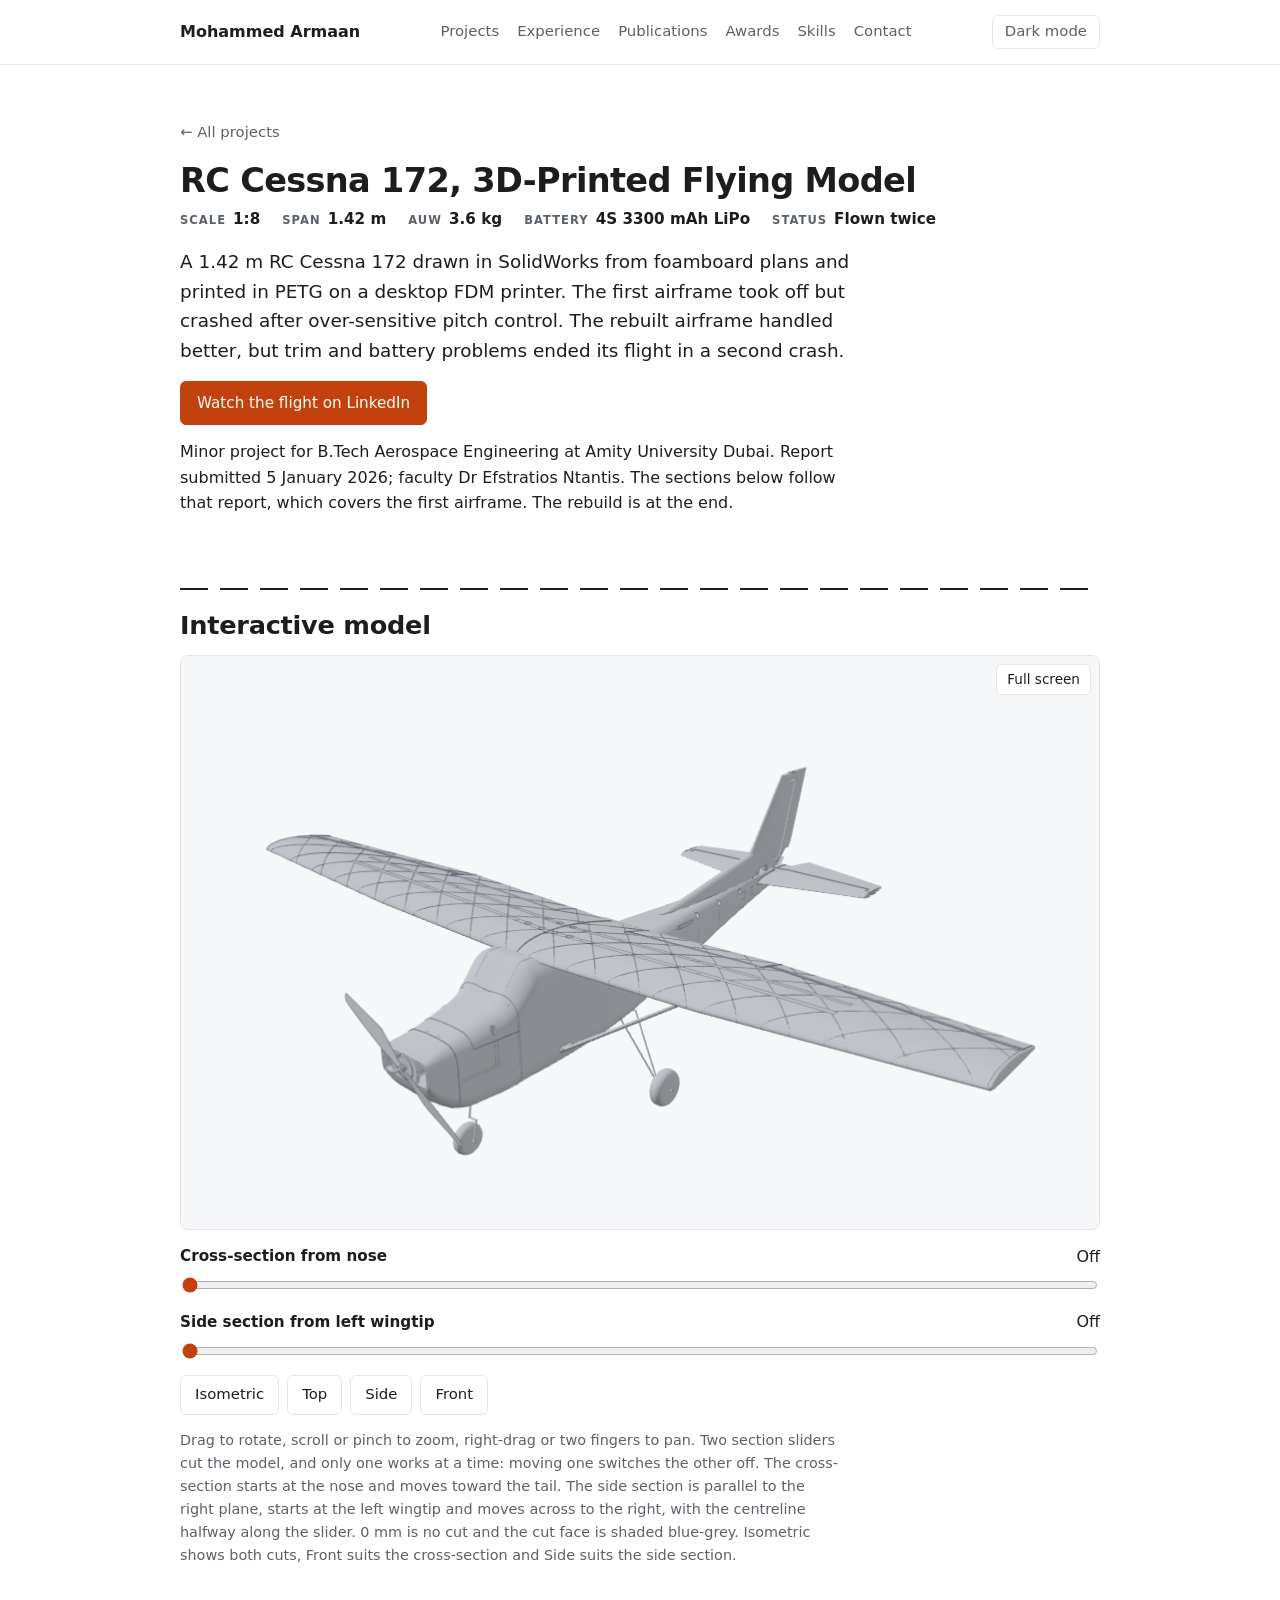
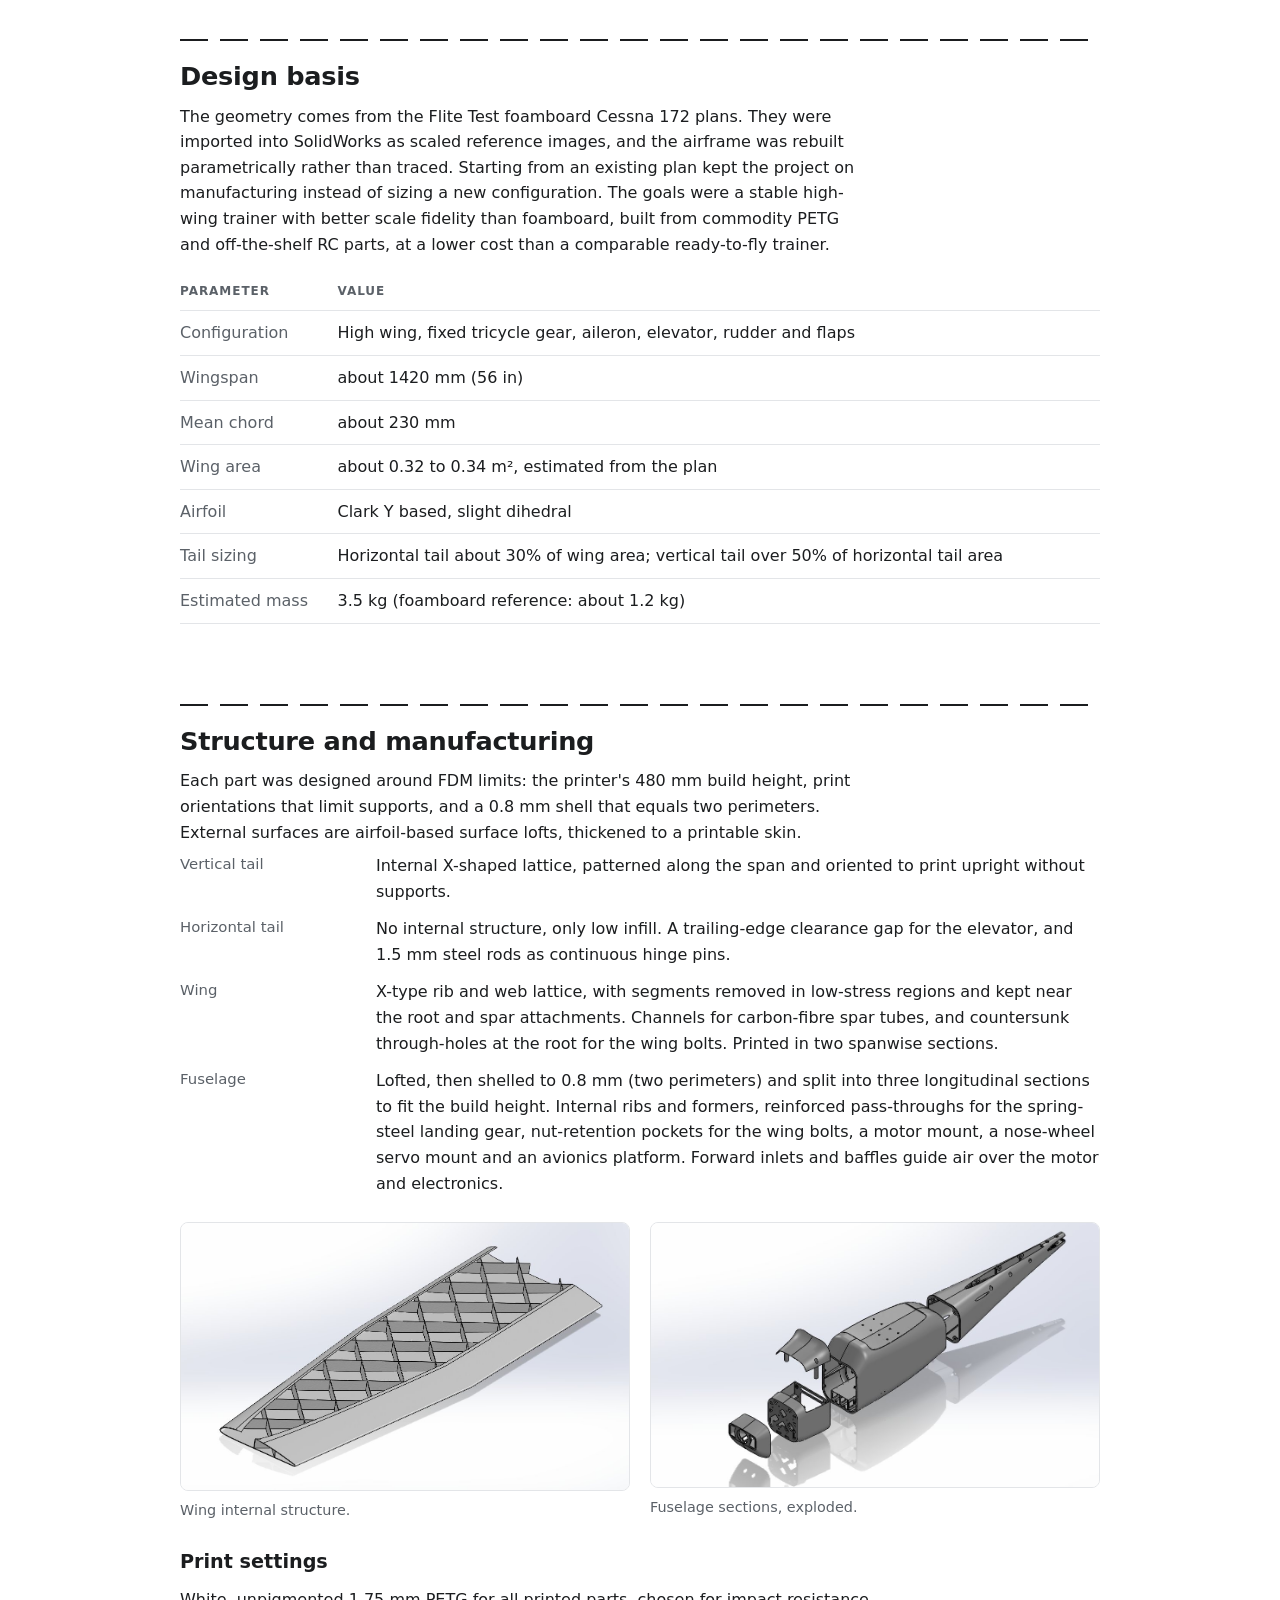
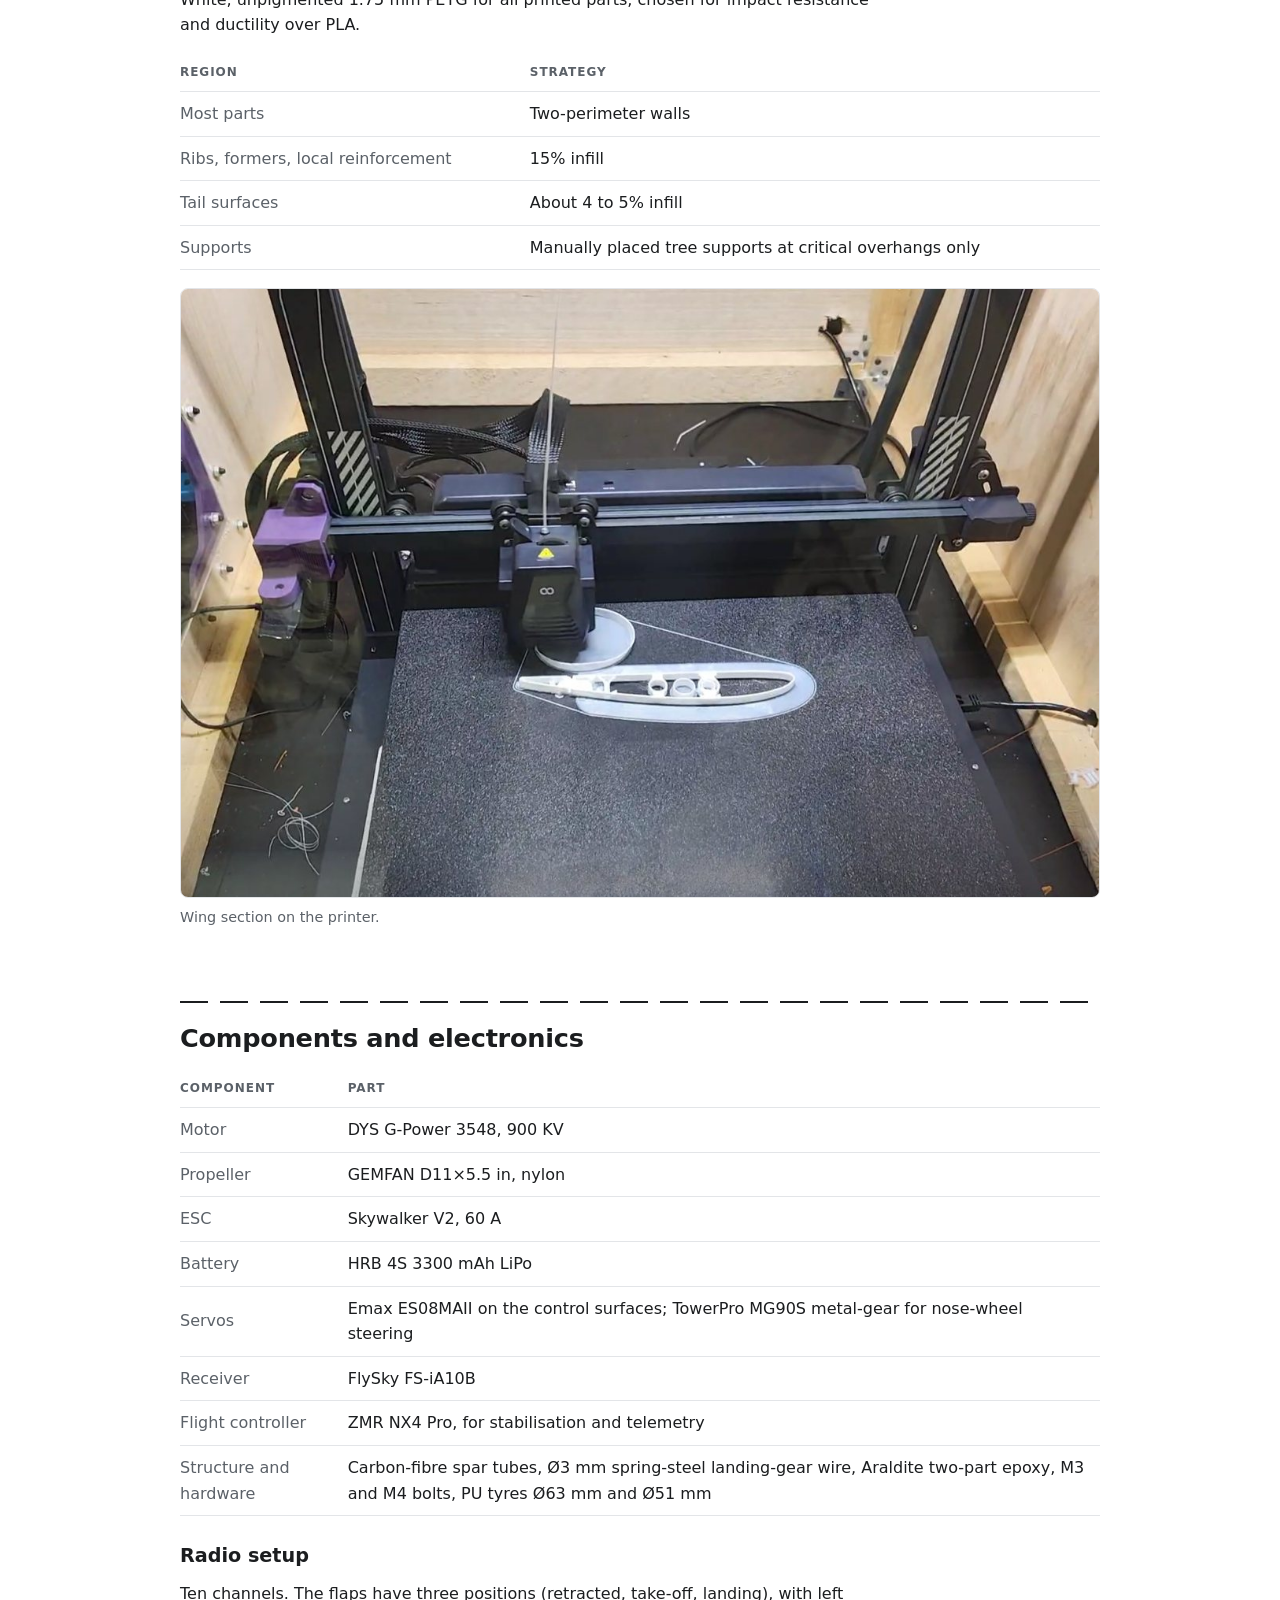
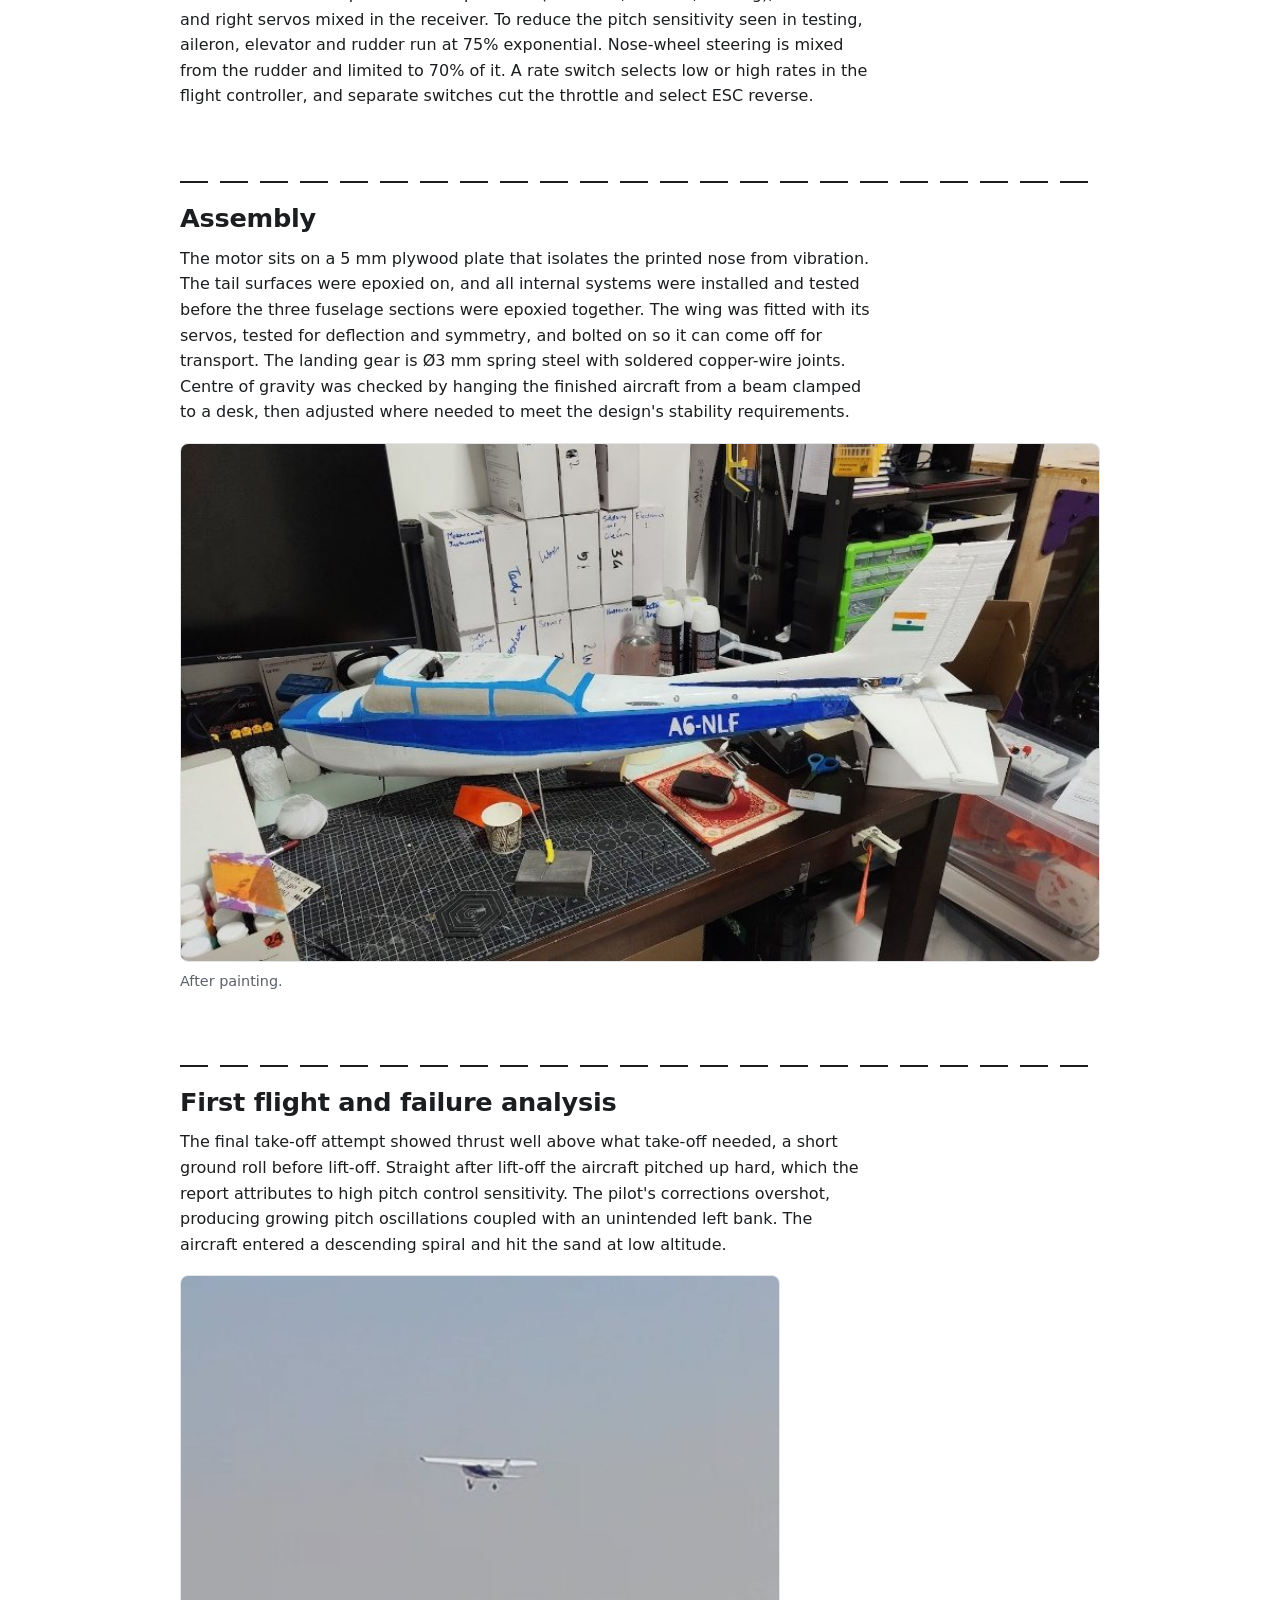
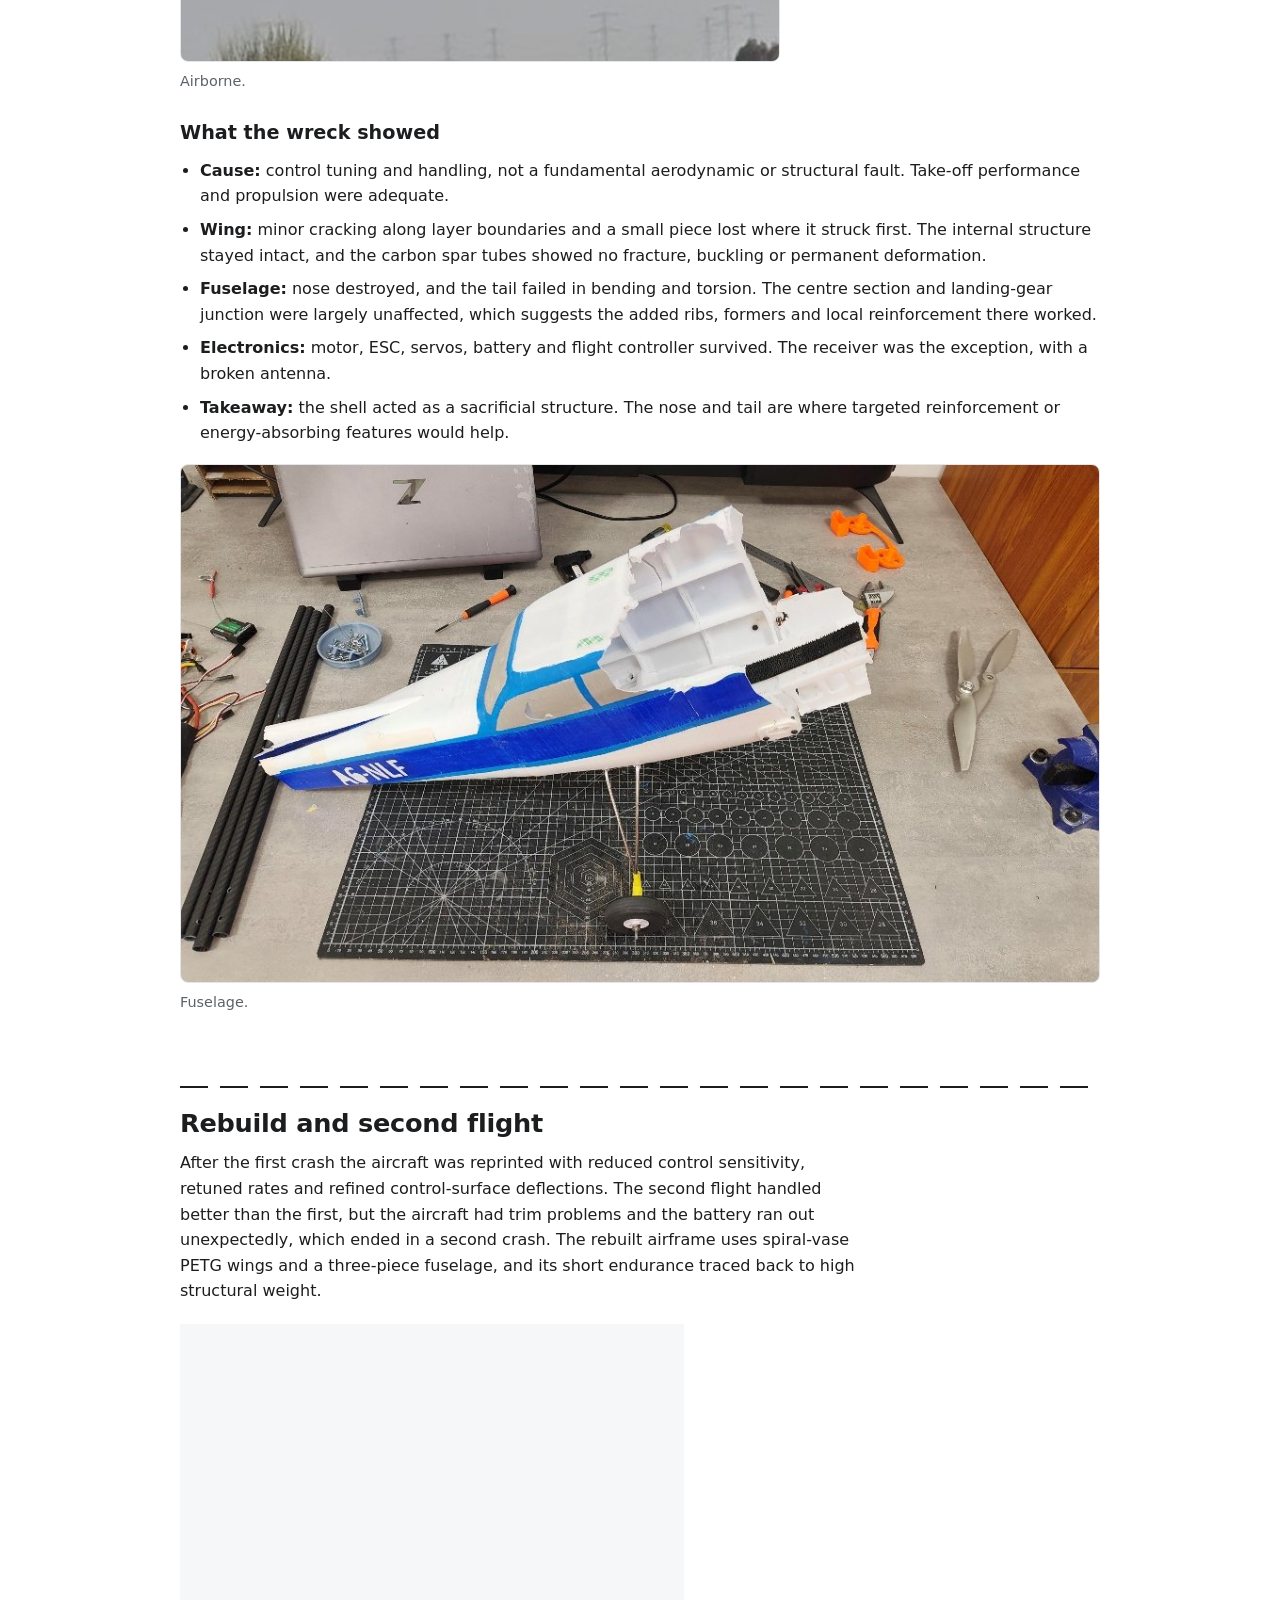
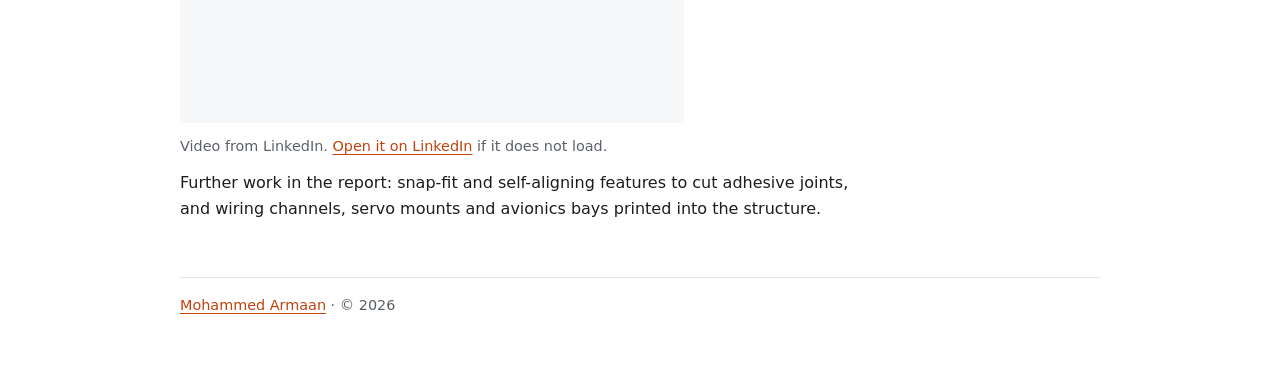
==== commit 014a470f: "Make top menu bar sticky Co-Authored-By: Claude Sonnet 5.5 <noreply@anthropic.com>" ====
--- a/cessna-172.html
+++ b/cessna-172.html
@@ -10,8 +10,8 @@
 <meta property="og:description" content="1:8 scale 3D-printed RC Cessna 172: design, build, two flights and what went wrong.">
 <meta property="og:type" content="article">
 <link rel="icon" href="data:image/svg+xml,%3Csvg xmlns='http://www.w3.org/2000/svg' viewBox='0 0 32 32'%3E%3Crect width='32' height='32' rx='6' fill='%23c2410c'/%3E%3Ctext x='16' y='22' font-family='Arial' font-size='15' font-weight='700' fill='white' text-anchor='middle'%3EMA%3C/text%3E%3C/svg%3E">
-<link rel="stylesheet" href="styles.css?v=18">
-<script src="js/theme.js?v=18"></script>
+<link rel="stylesheet" href="styles.css?v=19">
+<script src="js/theme.js?v=19"></script>
 <style>
 /* Critical viewer layout, kept inline so the viewer never depends on a cached stylesheet. */
 .viewer{position:relative;width:100%;aspect-ratio:16/10;overflow:hidden}
@@ -208,6 +208,6 @@
     });
   }, 10000);
 </script>
-<script type="module" src="js/viewer-cessna.js?v=18"></script>
+<script type="module" src="js/viewer-cessna.js?v=19"></script>
 </body>
 </html>
--- a/styles.css
+++ b/styles.css
@@ -33,7 +33,7 @@
 }
 
 * { box-sizing: border-box; }
-html { scroll-behavior: auto; }
+html { scroll-behavior: auto; scroll-padding-top: 96px; }
 body {
   margin: 0;
   background: var(--bg);
@@ -53,7 +53,7 @@
 .skip { position: absolute; left: -999px; top: 0; background: var(--accent); color: var(--accent-text); padding: 8px 12px; }
 .skip:focus { left: 8px; top: 8px; z-index: 10; }
 
-.site-header { border-bottom: 1px solid var(--line); }
+.site-header { position: sticky; top: 0; z-index: 50; background: var(--bg); border-bottom: 1px solid var(--line); }
 .bar { display: flex; flex-wrap: wrap; gap: 8px 24px; align-items: center; justify-content: space-between; padding-top: 14px; padding-bottom: 14px; }
 .brand { color: var(--text); font-weight: 650; text-decoration: none; }
 nav { display: flex; flex-wrap: wrap; gap: 4px 18px; font-size: 0.93rem; }
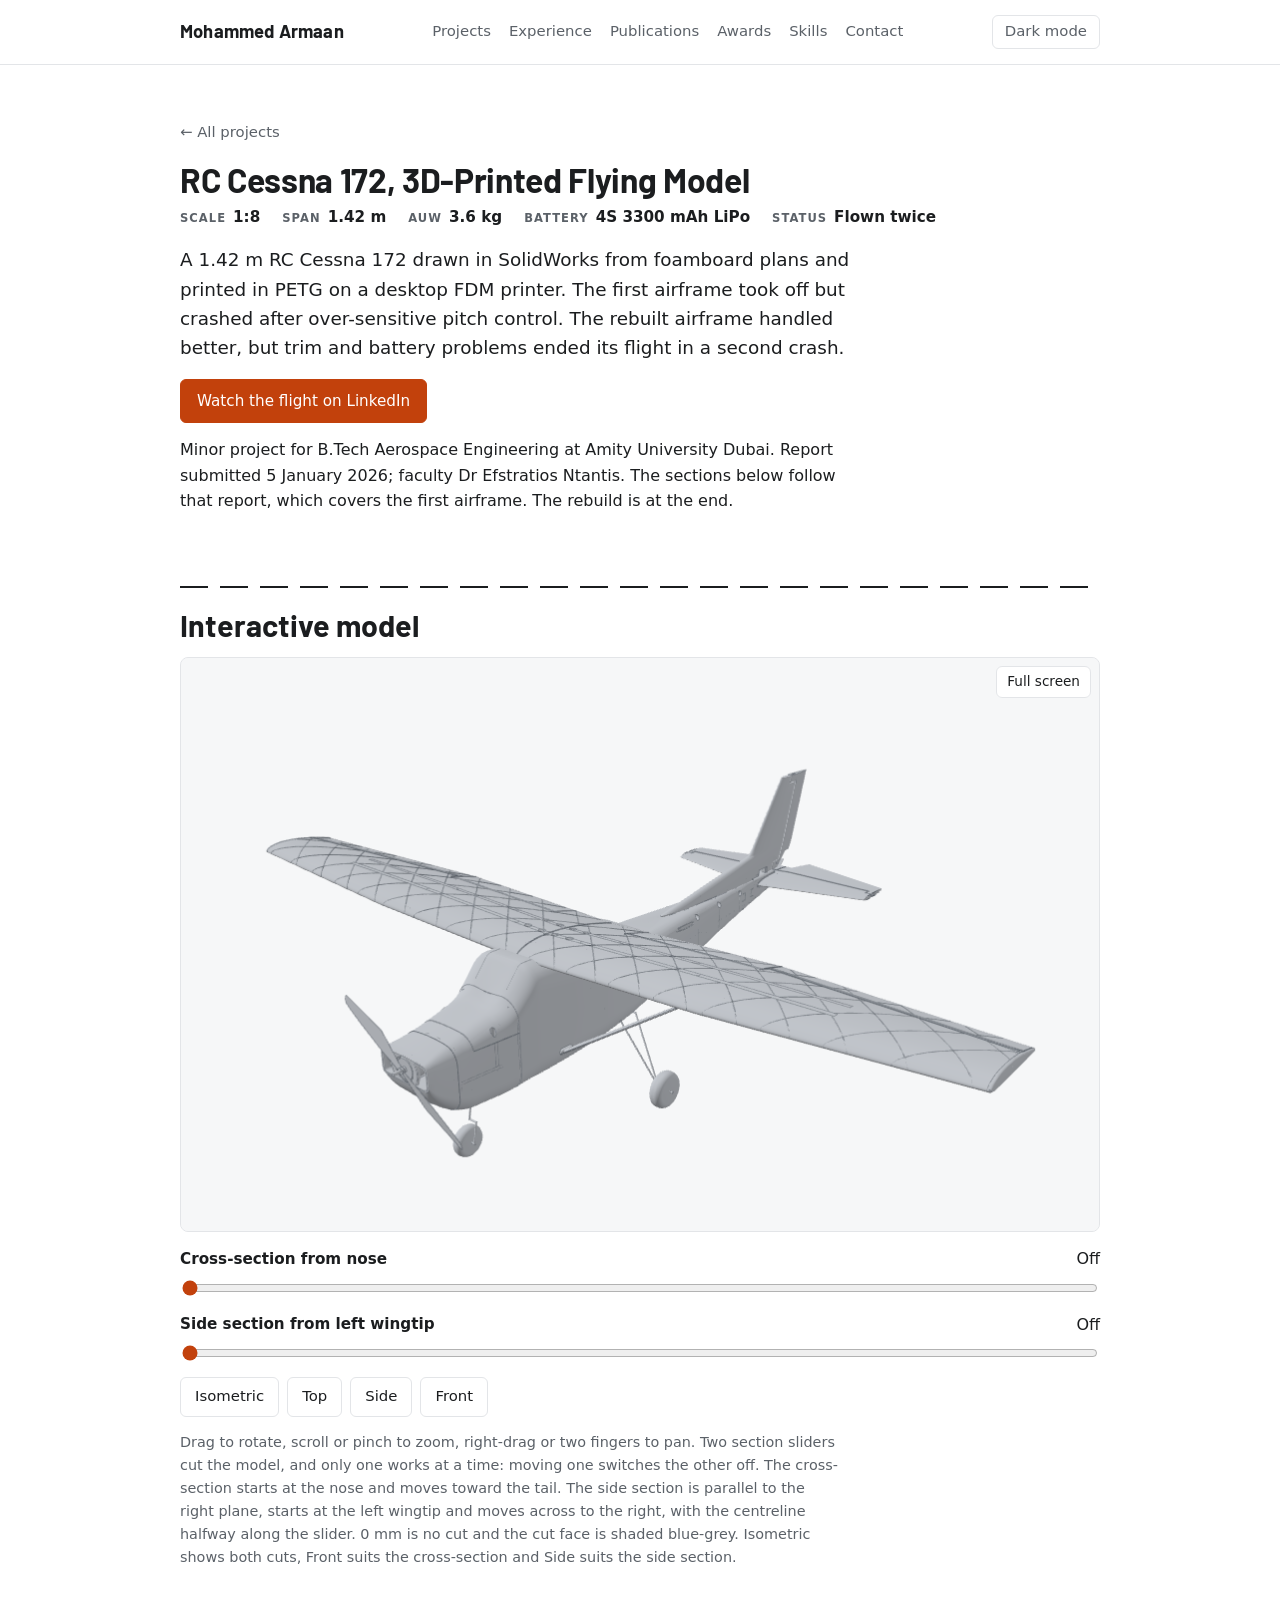
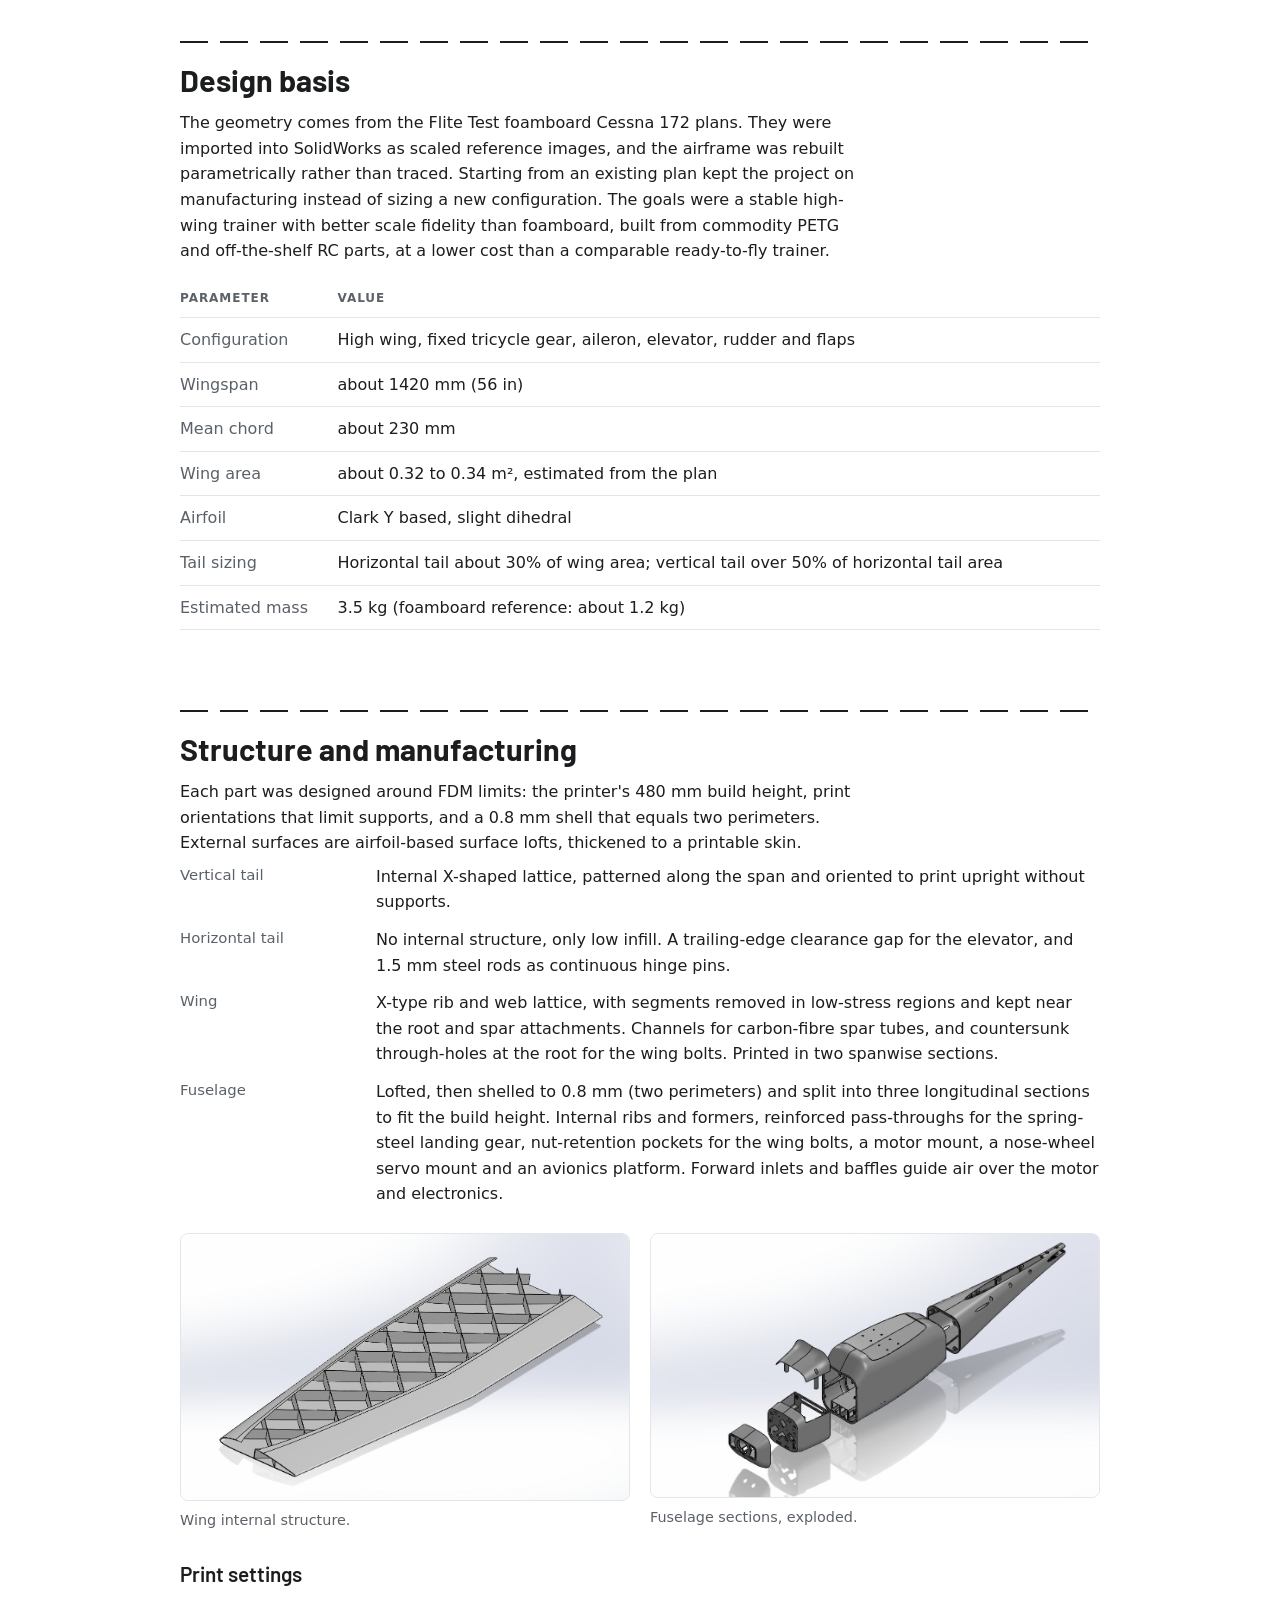
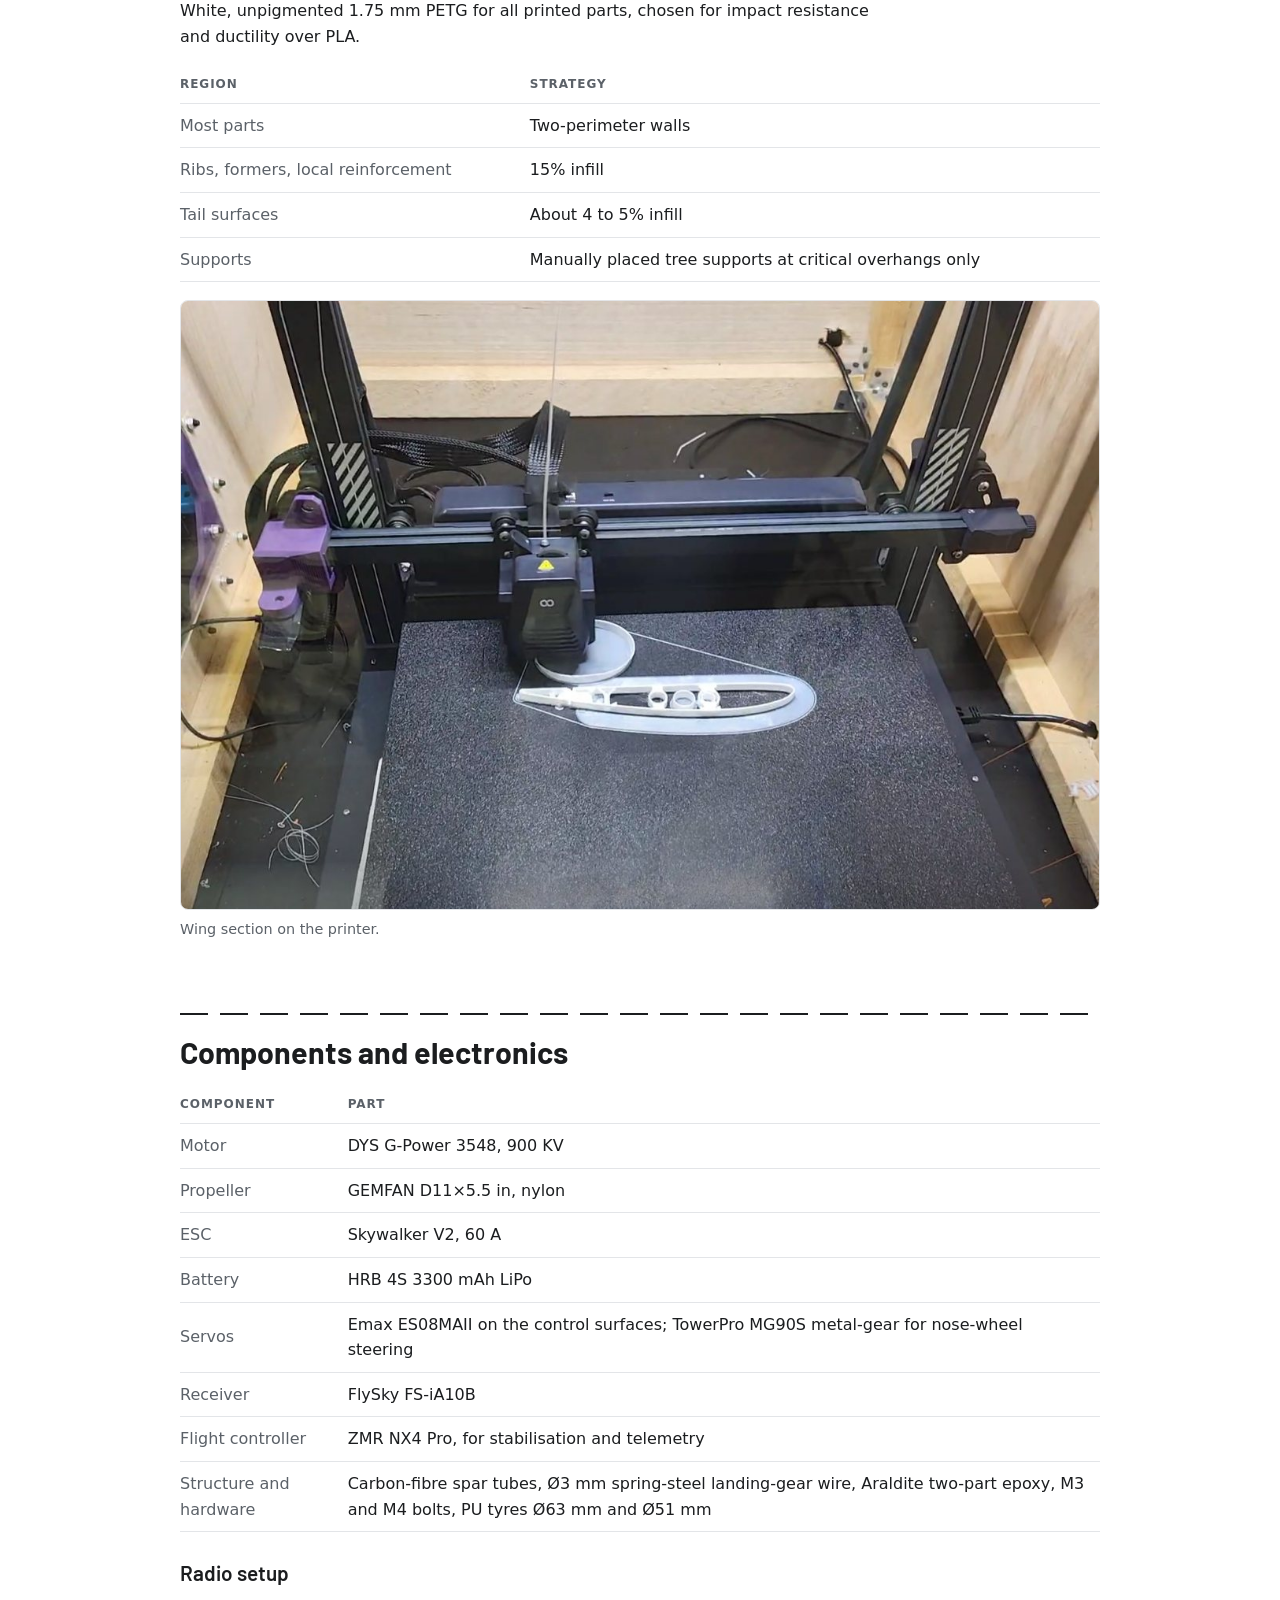
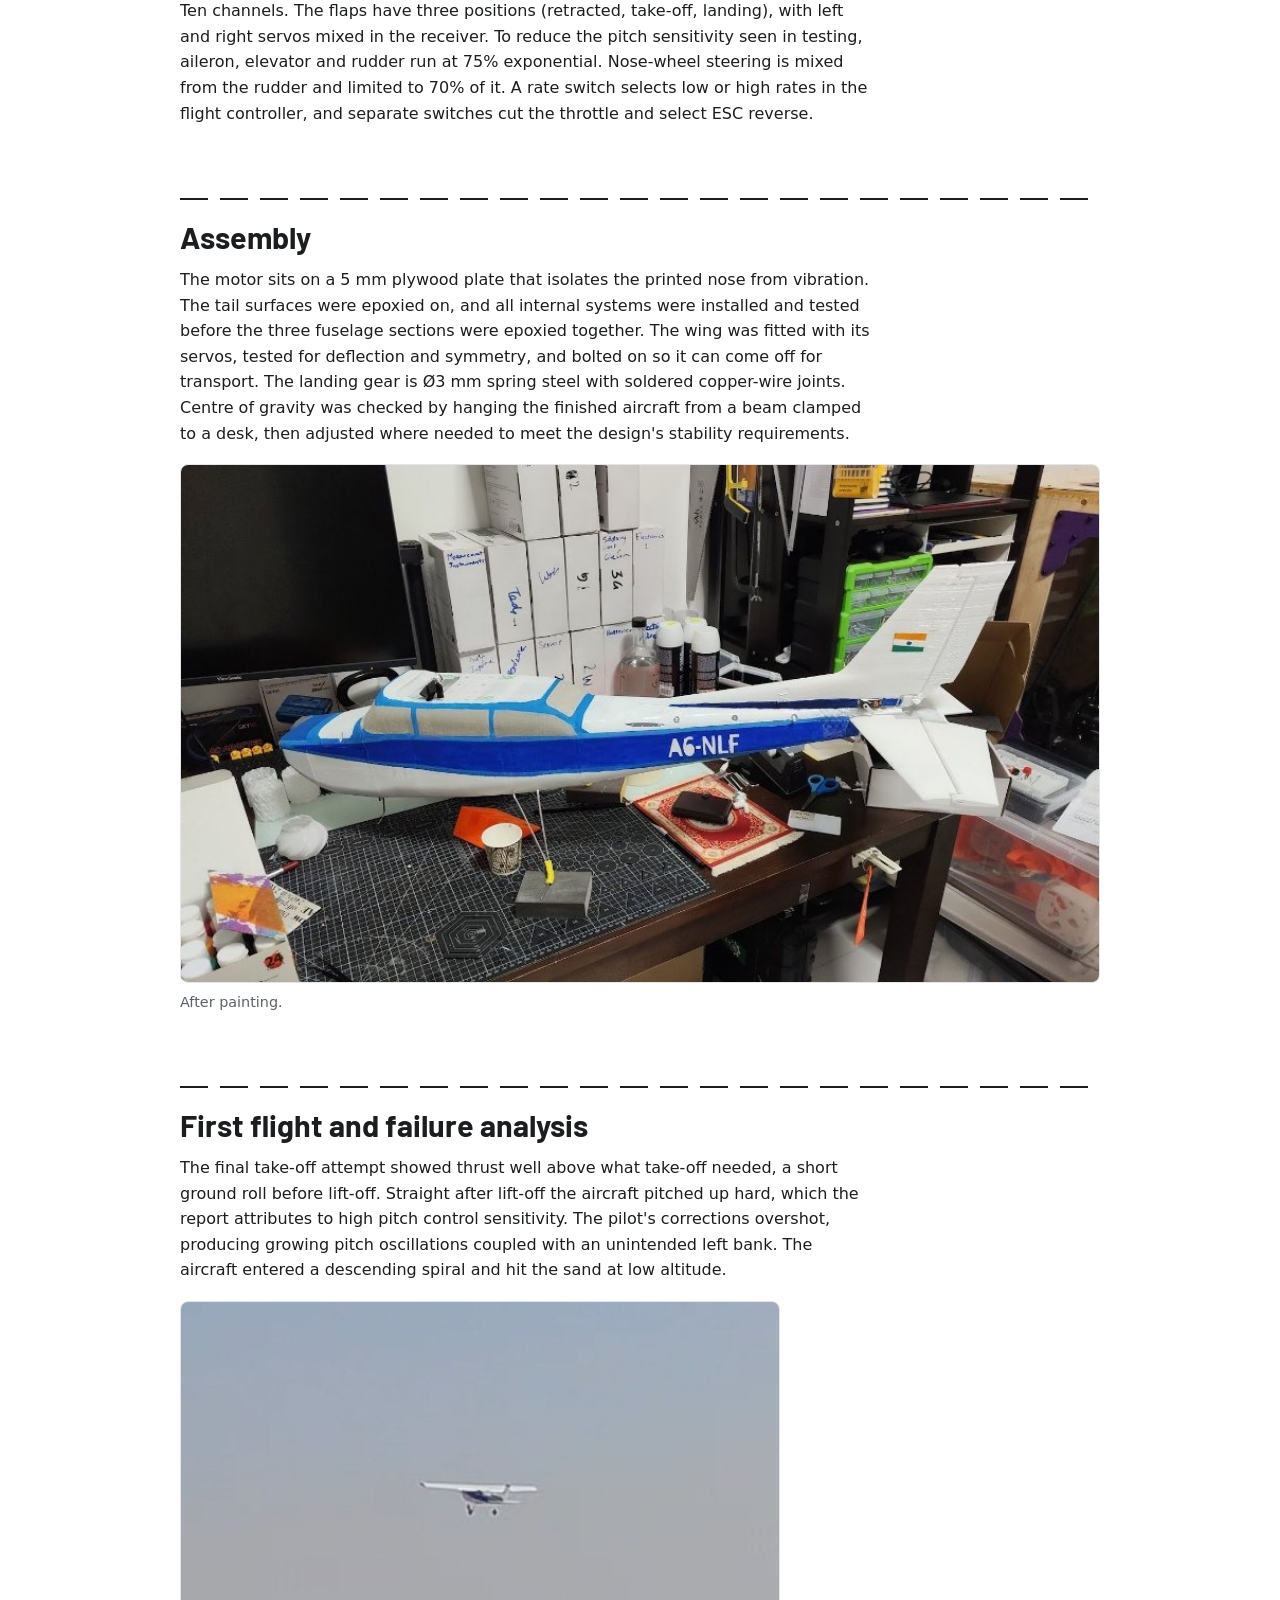
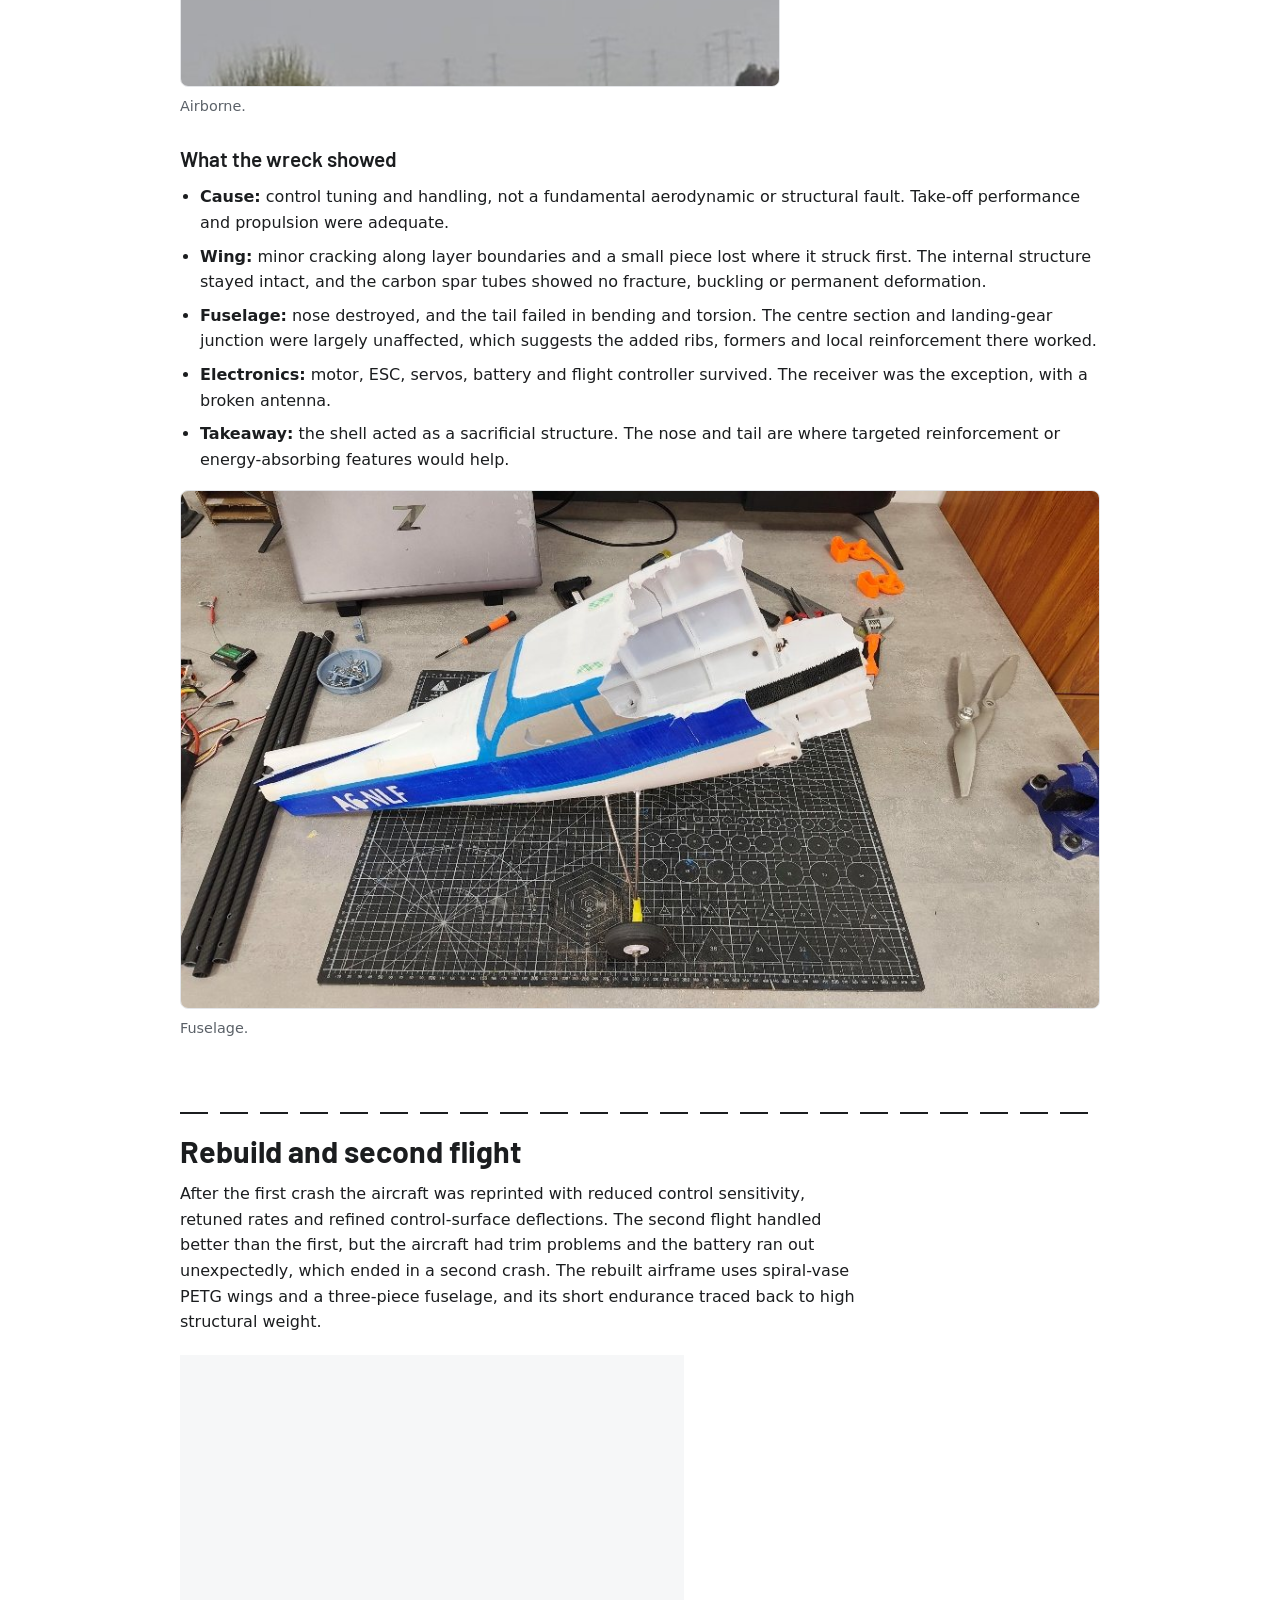
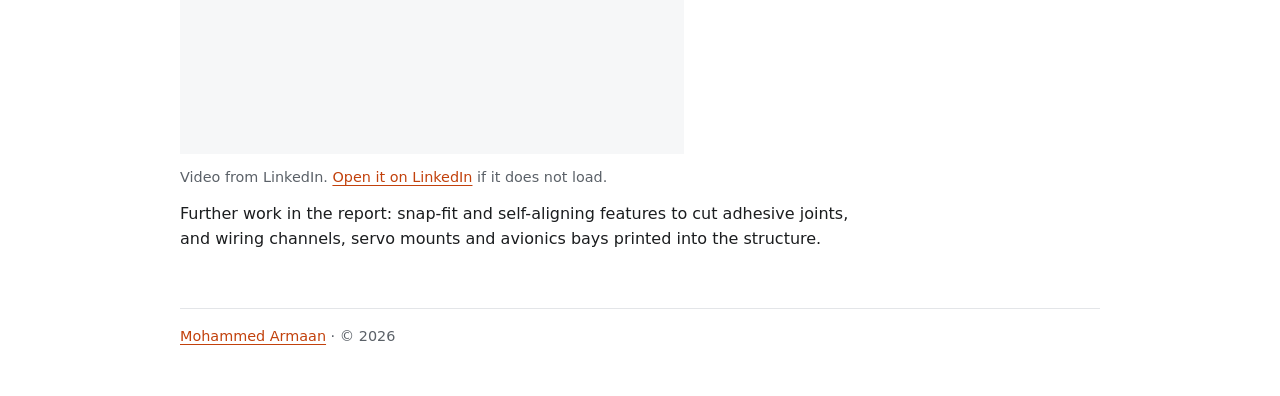
==== commit 0a04bab8: "Barlow headings and solid accent contact panel Co-Authored-By: Claude Sonnet 5.5 <noreply@anthropic." ====
--- a/cessna-172.html
+++ b/cessna-172.html
@@ -10,8 +10,9 @@
 <meta property="og:description" content="1:8 scale 3D-printed RC Cessna 172: design, build, two flights and what went wrong.">
 <meta property="og:type" content="article">
 <link rel="icon" href="data:image/svg+xml,%3Csvg xmlns='http://www.w3.org/2000/svg' viewBox='0 0 32 32'%3E%3Crect width='32' height='32' rx='6' fill='%23c2410c'/%3E%3Ctext x='16' y='22' font-family='Arial' font-size='15' font-weight='700' fill='white' text-anchor='middle'%3EMA%3C/text%3E%3C/svg%3E">
-<link rel="stylesheet" href="styles.css?v=19">
-<script src="js/theme.js?v=19"></script>
+<link rel="preload" href="vendor/fonts/barlow-700.woff2" as="font" type="font/woff2" crossorigin>
+<link rel="stylesheet" href="styles.css?v=20">
+<script src="js/theme.js?v=20"></script>
 <style>
 /* Critical viewer layout, kept inline so the viewer never depends on a cached stylesheet. */
 .viewer{position:relative;width:100%;aspect-ratio:16/10;overflow:hidden}
@@ -208,6 +209,6 @@
     });
   }, 10000);
 </script>
-<script type="module" src="js/viewer-cessna.js?v=19"></script>
+<script type="module" src="js/viewer-cessna.js?v=20"></script>
 </body>
 </html>
--- a/styles.css
+++ b/styles.css
@@ -1,3 +1,7 @@
+/* Barlow (SIL OFL, see vendor/fonts/Barlow-OFL.txt), self-hosted, headings only. Body stays on the system font. */
+@font-face { font-family: "Barlow"; font-weight: 600; font-style: normal; font-display: swap; src: url(vendor/fonts/barlow-600.woff2) format("woff2"); }
+@font-face { font-family: "Barlow"; font-weight: 700; font-style: normal; font-display: swap; src: url(vendor/fonts/barlow-700.woff2) format("woff2"); }
+
 :root {
   --bg: #ffffff;
   --text: #1b1d1f;
@@ -6,6 +10,7 @@
   --accent: #c2410c;
   --accent-text: #ffffff;
   --surface: #f6f7f8;
+  --display: "Barlow", system-ui, -apple-system, "Segoe UI", Roboto, "Helvetica Neue", Arial, sans-serif;
   color-scheme: light;
 }
 /* Dark follows the device unless js/theme.js has set data-theme. Keep both blocks identical. */
@@ -55,7 +60,7 @@
 
 .site-header { position: sticky; top: 0; z-index: 50; background: var(--bg); border-bottom: 1px solid var(--line); }
 .bar { display: flex; flex-wrap: wrap; gap: 8px 24px; align-items: center; justify-content: space-between; padding-top: 14px; padding-bottom: 14px; }
-.brand { color: var(--text); font-weight: 650; text-decoration: none; }
+.brand { color: var(--text); font-family: var(--display); font-size: 1.15rem; font-weight: 700; letter-spacing: 0.01em; text-decoration: none; }
 nav { display: flex; flex-wrap: wrap; gap: 4px 18px; font-size: 0.93rem; }
 nav a { color: var(--muted); text-decoration: none; padding: 6px 0; }
 nav a:hover { color: var(--text); }
@@ -74,7 +79,7 @@
 
 .hero { padding-top: 72px; padding-bottom: 48px; }
 .eyebrow { margin: 0 0 6px; color: var(--muted); font-size: 0.9rem; letter-spacing: 0.04em; text-transform: uppercase; }
-h1 { margin: 0 0 16px; font-size: clamp(2.25rem, 6vw, 3.5rem); line-height: 1.08; font-weight: 700; letter-spacing: -0.02em; text-wrap: balance; }
+h1 { margin: 0 0 16px; font-family: var(--display); font-size: clamp(2.5rem, 7vw, 4rem); line-height: 1.02; font-weight: 700; letter-spacing: -0.01em; text-wrap: balance; }
 .lead { margin: 0 0 12px; font-size: 1.15rem; color: var(--text); max-width: 58ch; text-wrap: pretty; }
 .plate { display: flex; flex-wrap: wrap; gap: 2px 22px; margin: 4px 0 0; }
 .plate div { display: flex; gap: 7px; align-items: baseline; }
@@ -116,14 +121,14 @@
 section.wrap { padding-top: 56px; padding-bottom: 16px; }
 h2 {
   position: relative; margin: 0 0 8px; padding-top: 22px;
-  font-size: 1.6rem; line-height: 1.2; letter-spacing: -0.01em; color: var(--text); font-weight: 700;
+  font-family: var(--display); font-size: 1.9rem; line-height: 1.15; letter-spacing: 0; color: var(--text); font-weight: 700;
 }
 h2::before {
   content: ''; position: absolute; top: 0; left: 0; right: 0; height: 2px; background: var(--text);
   -webkit-mask: url("data:image/svg+xml,%3Csvg xmlns='http://www.w3.org/2000/svg' width='40' height='2'%3E%3Crect width='28' height='2'/%3E%3C/svg%3E") repeat-x 0 0 / 40px 2px;
   mask: url("data:image/svg+xml,%3Csvg xmlns='http://www.w3.org/2000/svg' width='40' height='2'%3E%3Crect width='28' height='2'/%3E%3C/svg%3E") repeat-x 0 0 / 40px 2px;
 }
-h3 { margin: 0 0 2px; font-size: 1.2rem; line-height: 1.3; font-weight: 650; text-wrap: balance; }
+h3 { margin: 0 0 2px; font-family: var(--display); font-size: 1.3rem; line-height: 1.25; font-weight: 600; text-wrap: balance; }
 .item { padding: 24px 0; border-bottom: 1px solid var(--line); }
 .item:last-child { border-bottom: 0; }
 .item p { margin: 6px 0 0; max-width: 68ch; text-wrap: pretty; }
@@ -274,3 +279,13 @@
 .viewer-wrap-full > .viewer { flex: 1 1 auto; min-height: 240px; aspect-ratio: auto; }
 .viewer-wrap-full > :not(.viewer):not(.viewer-ui) { display: none; }
 .viewer-wrap-full > .viewer-ui { margin-top: 0; flex: none; }
+
+/* ---------- contact panel: the one solid block of accent ---------- */
+.contact-panel { margin-top: 8px; padding: 28px 28px 24px; border-radius: 6px; background: var(--accent); color: var(--accent-text); }
+.contact-panel p { margin: 0 0 14px; max-width: 58ch; font-size: 1.1rem; }
+.contact-panel .actions { margin-bottom: 4px; }
+.contact-panel .btn { color: var(--accent-text); border-color: var(--accent-text); }
+.contact-panel .btn.primary { background: var(--accent-text); border-color: var(--accent-text); color: var(--accent); }
+.contact-panel .btn:hover { text-decoration: underline; text-underline-offset: 3px; }
+.contact-panel .btn:focus-visible { outline-color: var(--accent-text); outline-offset: 3px; }
+.contact-panel .copy-note { color: var(--accent-text); margin: 8px 0 0; font-size: 0.9rem; }
